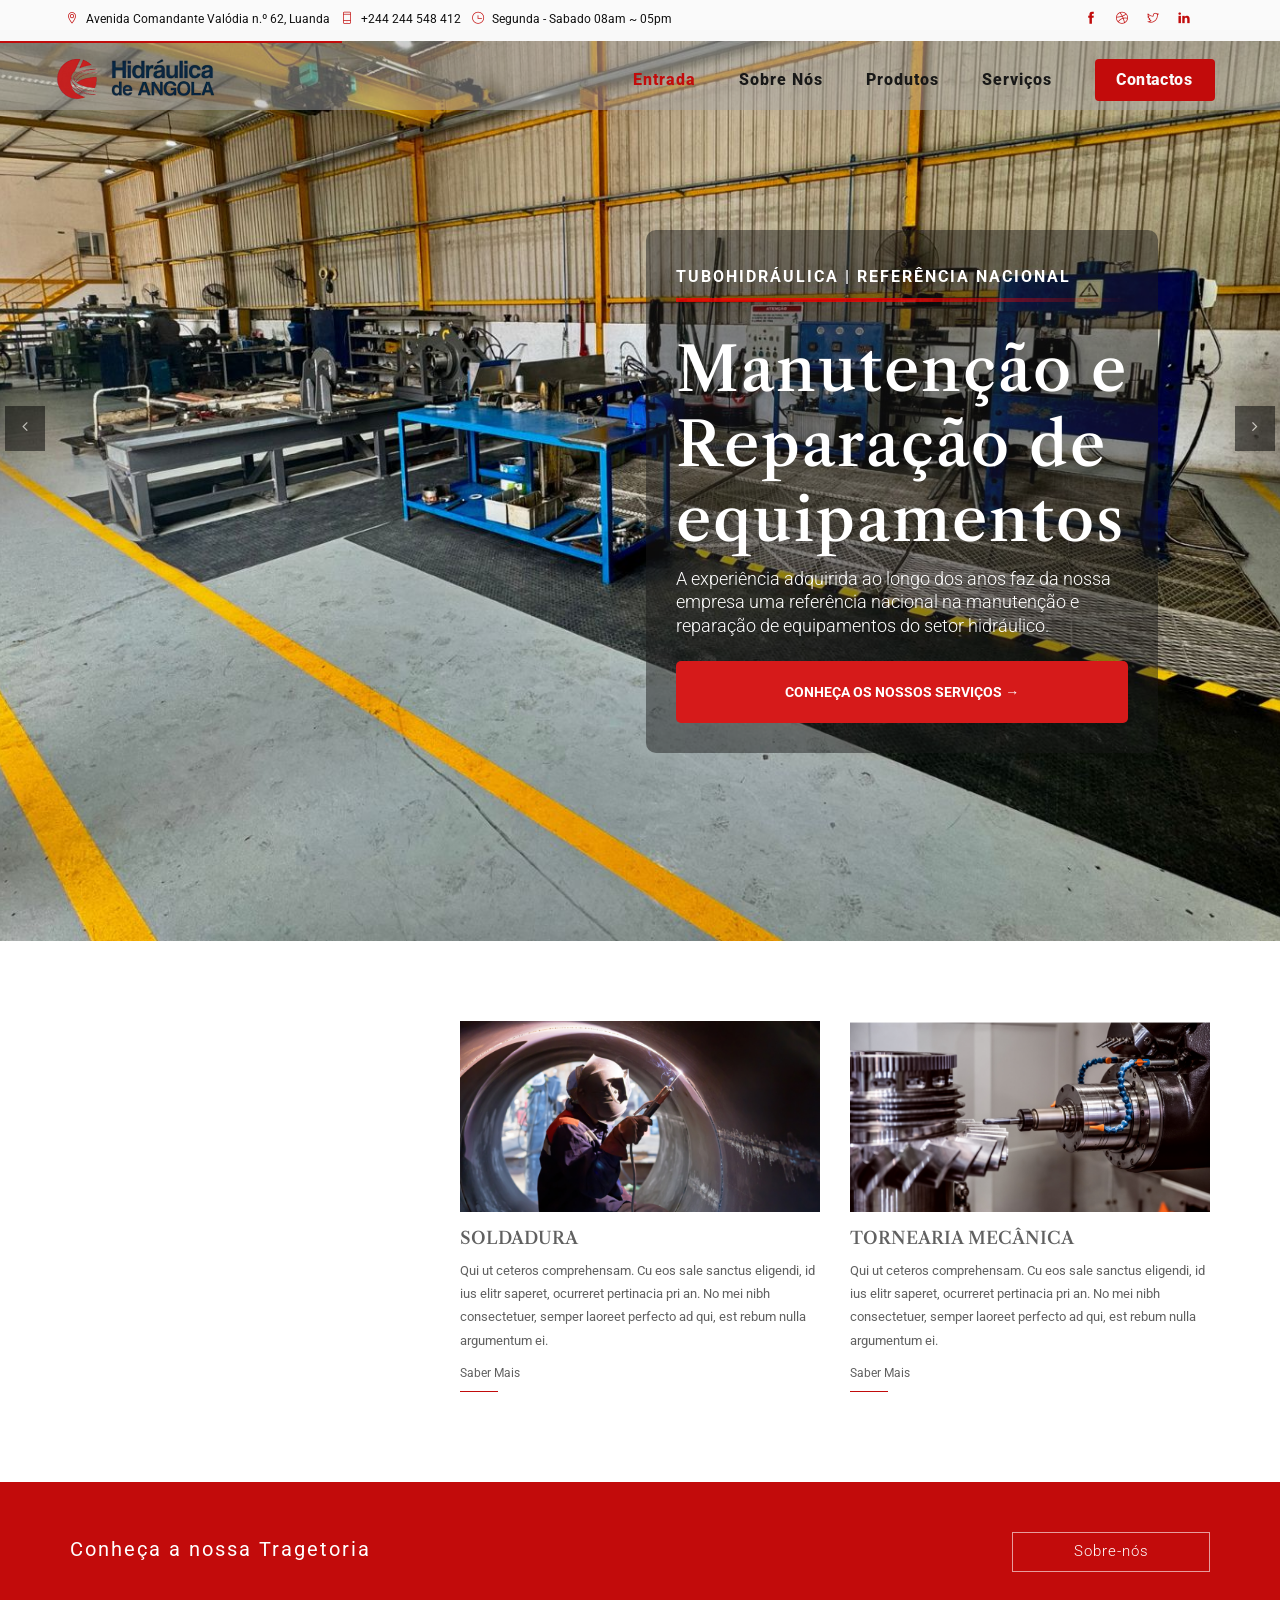
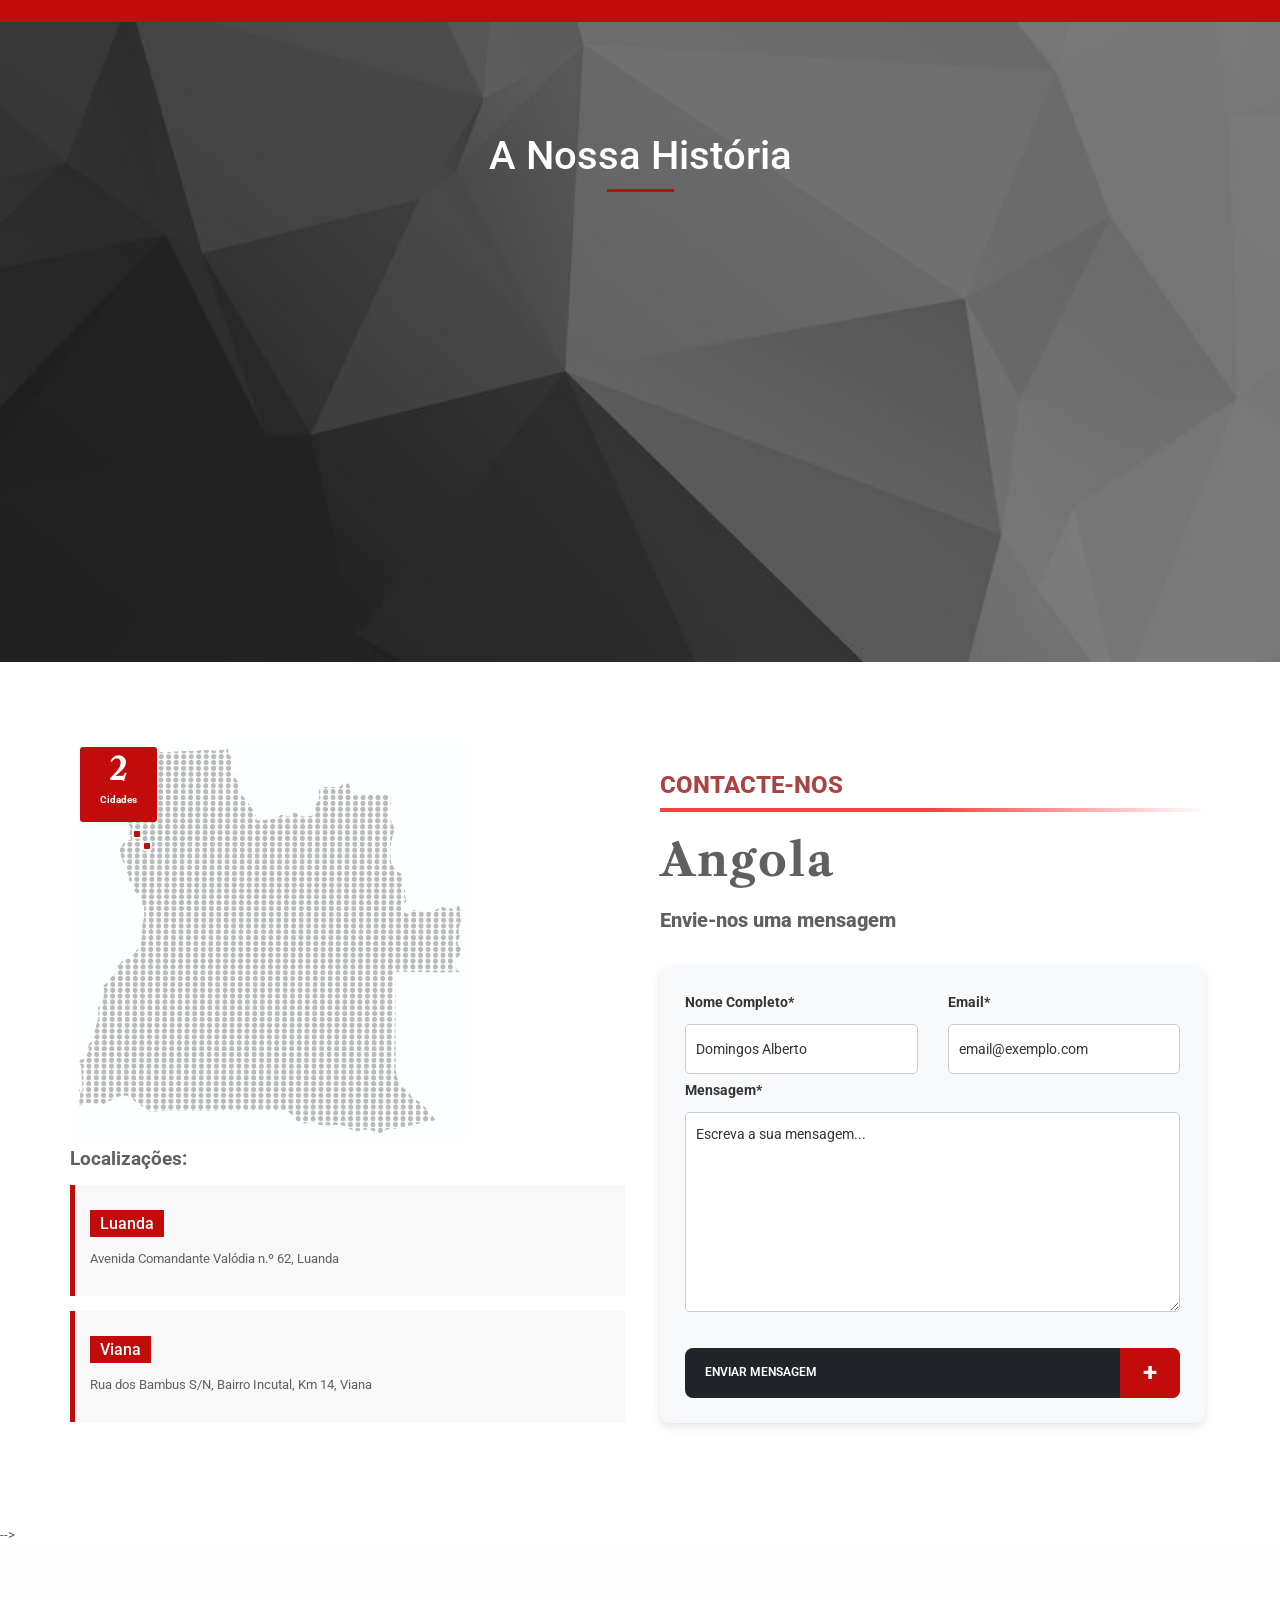
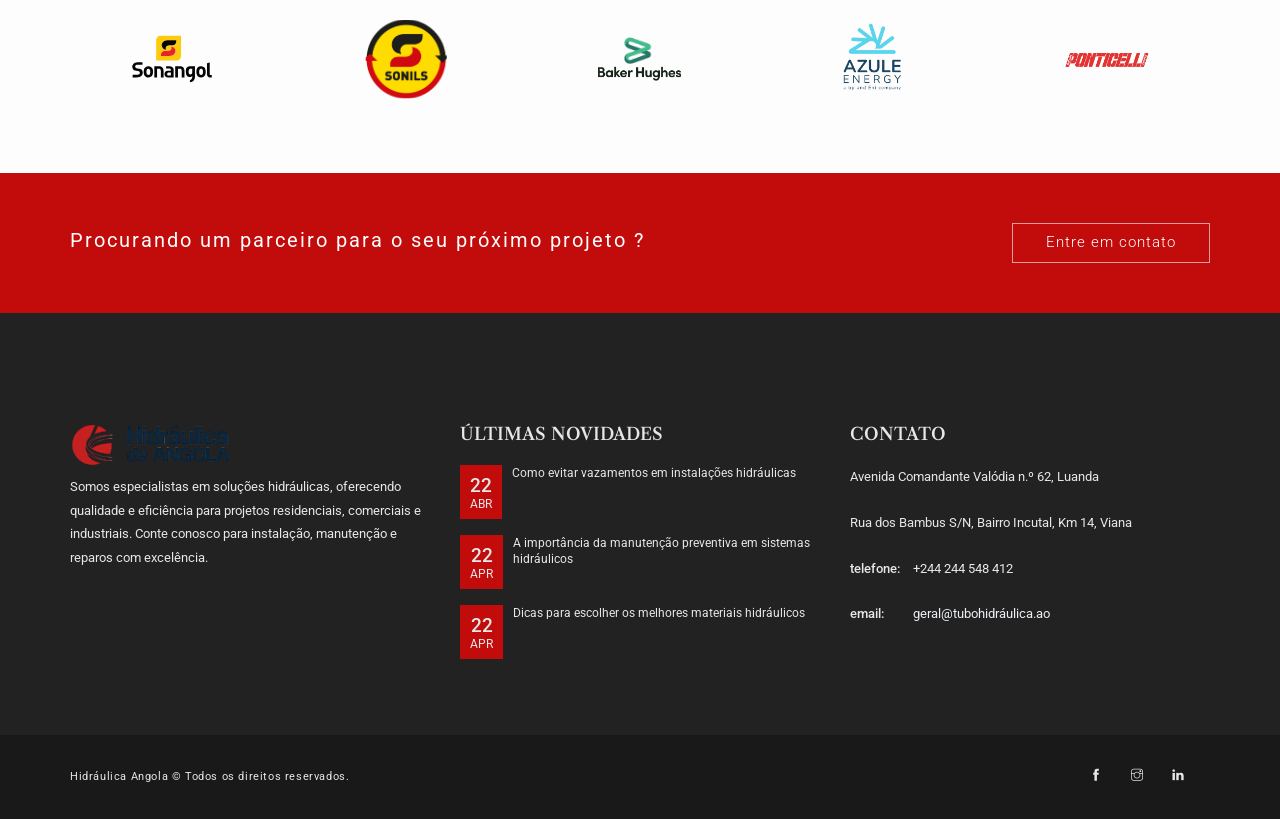
==== index.html @ 53617356 "first" ====
<!DOCTYPE html>
<html lang="pt_PT">

<head>
  <meta charset="utf-8">
  <title>Hidráulica Angola</title>
  <meta name="description" content="A Tubohidráulica dedica-se à comercialização e transformação de tubos e equipamentos hidráulicos, desde 1982 – ano da sua fundação.">
  <link rel="canonical" href="https://tubohidraulica.com/produtos/">
  <meta property="og:locale" content="pt_PT">
  <meta property="og:type" content="website">
  <meta property="og:title" content="Home - Hidráulica Angola">
  <meta property="og:description" content="A Tubohidráulica dedica-se à comercialização e transformação de tubos e equipamentos hidráulicos, desde 1982 – ano da sua fundação.">
  <meta property="og:url" content="https://tubohidraulica.com/produtos/">
  <meta property="og:site_name" content="Tubo Hidráulica">
  <meta property="og:image:type" content="image/png">
  <meta property="og:image" content="https://tubohidraulica.com/wp-content/uploads/2023/05/favicon-500.png">
  <meta property="og:image:width" content="500">
  <meta property="og:image:height" content="500">
  <meta content="" name="author">
  <meta content="" name="keywords">
  <meta content="width=device-width, initial-scale=1, maximum-scale=1" name="viewport">
  <meta name="robots" content="index, follow, max-image-preview:large, max-snippet:-1, max-video-preview:-1, noarchive">
  <!-- favicon -->
  <link href="img/favicon.png" rel="icon" sizes="32x32" type="image/png">
  <!-- Bootstrap CSS -->
  <link href="css/bootstrap.min.css" rel="stylesheet">
  <!-- font themify CSS -->
  <link rel="stylesheet" href="css/themify-icons.css">
  <!-- font awesome CSS -->
  <link href="font-awesome/css/font-awesome.css" rel="stylesheet">
  <link href="https://fonts.googleapis.com/css2?family=Libre+Caslon+Text&family=Roboto:wght@300;400;700&display=swap"
    rel="stylesheet">

  <!-- revolution slider css -->
  <link rel="stylesheet" type="text/css" href="css/fullscreen.css" media="screen" />
  <link rel="stylesheet" type="text/css" href="rs-plugin/css/settings.css" media="screen" />
  <link rel="stylesheet" href="css/rev-settings.css" type="text/css">
  <!-- on3step CSS -->
  <link href="css/animated-on3step.css" rel="stylesheet">
  <link href="css/owl.carousel.css" rel="stylesheet">
  <link href="css/owl.theme.css" rel="stylesheet">
  <link href="css/owl.transitions.css" rel="stylesheet">
  <link href="css/on3step-style.css" rel="stylesheet">
  <link href="css/queries-on3step.css" media="all" rel="stylesheet" type="text/css">
</head>

<body>

  <!-- preloader -->
  <div class="bg-preloader"></div>
  <div class="preloader">
    <div class="mainpreloader">
      <span></span>
    </div>
  </div>
  <!-- preloader end -->

  <!-- content wraper -->
  <div class="content-wrapper">

    <!-- subnav -->
    <div class="subnav">
      <div class="container">
        <div class="row">

          <div class="col-md-8">
            <div class="social-icons-subnav">
              <a href="#"><span class="ti-location-pin"></span>Avenida Comandante Valódia n.º 62, Luanda</a>
              <a href="#"><span class="ti-mobile"></span>+244 244 548 412</a>
              <a href="#"><span class="ti-time"></span>Segunda - Sabado 08am ~ 05pm</a>
            </div>
          </div>

          <div class="col-md-4">
            <div class="right">
              <div class="social-icons-subnav">
                <a href="#"><span class="ti-facebook"></span></a>
                <a href="#"><span class="ti-dribbble"></span></a>
                <a href="#"><span class="ti-twitter"></span></a>
                <a href="#"><span class="ti-linkedin"></span></a>
              </div>
            </div>
          </div>

        </div>
      </div>
    </div>
    <!-- subnav end -->

    <!-- nav -->
    <div class="navbar navbar-default navbar-fixed-top">
      <div class="container">
        <div class="row">

          <!-- menu mobile display -->
          <button class="navbar-toggle" data-target=".navbar-collapse" data-toggle="collapse">
            <span class="icon icon-bar"></span>
            <span class="icon icon-bar"></span>
            <span class="icon icon-bar"></span></button>

          <!-- logo -->
          <a class="navbar-brand" href="index.html"><img alt="logo" src="img/logo.png"></a>

          <!-- mainmenu start -->
          <div class="menu-init" id="main-menu">
            <nav id="menu-center">
              <ul>
                <li>
                  <a class="actived" href="#">Entrada</a>

                </li>
                <li><a href="about.html">Sobre Nós</a>

                </li>
                <li><a href="#">Produtos</a>

                </li>
                <li><a href="#">Serviços</a>

                </li>
                <!--<li><a  href="#">Blog</a>
                <ul>
                    <li><a href="blog.html">Blog Single</a></li>
                    <li><a href="blog-post.html">Blog Post</a></li>
                  </ul>
                </li>
                <li><a href="#">Contact</a>
                 <ul>
                    <li><a href="contact.html">Contact</a></li>
                    <li><a href="contact-1.html">Contact - 1</a></li>
                  </ul>-->
                </li>
                <li class="btn"><a class="popup-form" href="#subwrap">Contactos</a></li>
              </ul>
            </nav>
          </div>
          <!-- mainmenu end -->

        </div>
      </div>
      <!-- container -->
    </div>
    <!-- nav end -->

    <!-- home -->
    <div class="bgslider-owl" id="home">
      <div id="owl-slider-home" class="owl-carousel">

        <div class="item imgbg" style="background-image:url(images-slider/10.jpg)">
          <!-- intro -->
          <div class="container">
            <div class="row">
              <div class="overlay-main v-align">
                <div class="col-md-10 col-xs-11 ">
                  <div class="home">
                    <div class="subhome">
                      <p class="top-text">TUBOHIDRÁULICA | REFERÊNCIA NACIONAL</p>
                      <hr>
                      <h1 class="onStep" data-animation="animbouncefall" data-time="300">Manutenção e<br> Reparação de
                        <br>equipamentos
                      </h1>

                      <p class="onStep" data-animation="animbouncefall" data-time="900"
                        style="font-size: 18px !important; text-align: justify;">
                        A experiência adquirida ao longo dos
                        anos faz da nossa<br> empresa uma referência nacional na manutenção e<br> reparação de
                        equipamentos
                        do setor
                        hidráulico.
                      </p>
                      <br>
                      <a href="#" class="btn btn-custom mt-3">Conheça os nossos serviços →</a>
                    </div>
                  </div>
                </div>
              </div>
            </div>
          </div>
          <!-- intro end -->
        </div>

        <div class="item imgbg" style="background-image:url(images-slider/9.jpg)">
          <!-- intro -->
          <div class="container">
            <div class="row">
              <div class="overlay-main v-align">
                <div class="col-md-10 col-xs-11 ">
                  <div class="home">
                    <div class="subhome">
                      <p class="top-text">TUBOHIDRÁULICA | REFERÊNCIA NACIONAL</p>
                      <hr>
                      <h1 class="onStep" data-animation="animbouncefall" data-time="300">Manutenção e<br> Reparação de
                        <br>equipamentos
                      </h1>

                      <p class="onStep" data-animation="animbouncefall" data-time="900"
                        style="font-size: 18px !important; text-align: justify;">
                        A experiência adquirida ao longo dos
                        anos faz da nossa<br> empresa uma referência nacional na manutenção e<br> reparação de
                        equipamentos
                        do setor
                        hidráulico.
                      </p>
                      <br>
                      <a href="#" class="btn btn-custom mt-3">Conheça os nossos serviços →</a>
                    </div>
                  </div>
                </div>
              </div>
            </div>
          </div>
          <!-- intro end -->
        </div>

        <div class="item imgbg" style="background-image:url(images-slider/11.jpg)">
          <!-- intro -->
          <div class="container">
            <div class="row">
              <div class="overlay-main v-align">
                <div class="col-md-10 col-xs-11 ">
                  <div class="home">
                    <div class="subhome">
                      <p class="top-text">TUBOHIDRÁULICA | REFERÊNCIA NACIONAL</p>
                      <hr>
                      <h1 class="onStep" data-animation="animbouncefall" data-time="300">Manutenção e<br> Reparação de
                        <br>equipamentos
                      </h1>

                      <p class="onStep" data-animation="animbouncefall" data-time="900"
                        style="font-size: 18px !important; text-align: justify;">
                        A experiência adquirida ao longo dos
                        anos faz da nossa<br> empresa uma referência nacional na manutenção e<br> reparação de
                        equipamentos
                        do setor
                        hidráulico.
                      </p>
                      <br>
                      <a href="#" class="btn btn-custom mt-3">Conheça os nossos serviços →</a>
                    </div>
                  </div>
                </div>
              </div>
            </div>
          </div>
          <!-- intro end -->
        </div>

      </div>

    </div>
    <!-- home end -->

    <!-- gallery-home
    <div class="bot-home-text onStep" data-animation="fadeInUp" data-time="300">
      <div class="container">
        <div class="row">

          <div id="owl-gal" class="owl-carousel">

            <div class="item">
              <div class="gal-home big-img">
                <a href="img/gallery-home/big/1.svg">
                  <div class="hovereffect">
                    <img alt="imageportofolio" class="img-responsive" src="img/gallery-home/1.svg">
                    <div class="overlay">
                      <h3>FONDATION BUILDING
                        <span class="devider"></span>
                      </h3>
                      <p>MORE DETAIL</p>
                    </div>
                  </div>
                </a>
              </div>
            </div>

            <div class="item">
              <div class="gal-home">
                <a href="project-detail.html">
                  <div class="hovereffect">
                    <img alt="imageportofolio" class="img-responsive" src="img/gallery-home/2.svg">
                    <div class="overlay">
                      <h3>POLISHING BUILDING
                        <span class="devider"></span>
                      </h3>
                      <p>MORE DETAIL</p>
                    </div>
                  </div>
                </a>
              </div>
            </div>

            <div class="item">
              <div class="gal-home big-img">
                <a href="img/gallery-home/big/img3.jpg">
                  <div class="hovereffect">
                    <img alt="imageportofolio" class="img-responsive" src="img/gallery-home/3.svg">
                    <div class="overlay">
                      <h3>RESTORATION BUILDING
                        <span class="devider"></span>
                      </h3>
                      <p>MORE DETAIL</p>
                    </div>
                  </div>
                </a>
              </div>
            </div>

            <div class="item">
              <div class="gal-home">
                <a href="project-detail.html">
                  <div class="hovereffect">
                    <img alt="imageportofolio" class="img-responsive" src="img/gallery-home/4.svg">
                    <div class="overlay">
                      <h3>CONCREATE BUILDING
                        <span class="devider"></span>
                      </h3>
                      <p>MORE DETAIL</p>
                    </div>
                  </div>
                </a>
              </div>
            </div>

            <div class="item">
              <div class="gal-home big-img">
                <a href="img/gallery-home/big/img1.jpg">
                  <div class="hovereffect">
                    <img alt="imageportofolio" class="img-responsive" src="img/gallery-home/5.svg">
                    <div class="overlay">
                      <h3>FONDATION BUILDING
                        <span class="devider"></span>
                      </h3>
                      <p>MORE DETAIL</p>
                    </div>
                  </div>
                </a>
              </div>
            </div>

            <div class="item">
              <div class="gal-home">
                <a href="project-detail.html">
                  <div class="hovereffect">
                    <img alt="imageportofolio" class="img-responsive" src="img/gallery-home/6.svg">
                    <div class="overlay">
                      <h3>POLISHING BUILDING
                        <span class="devider"></span>
                      </h3>
                      <p>MORE DETAIL</p>
                    </div>
                  </div>
                </a>
              </div>
            </div>

            <div class="item">
              <div class="gal-home big-img">
                <a href="img/gallery-home/big/img3.jpg">
                  <div class="hovereffect">
                    <img alt="imageportofolio" class="img-responsive" src="img/gallery-home/7.svg">
                    <div class="overlay">
                      <h3>RESTORATION BUILDING
                        <span class="devider"></span>
                      </h3>
                      <p>MORE DETAIL</p>
                    </div>
                  </div>
                </a>
              </div>
            </div> -->

    <!-- <div class="item">
              <div class="gal-home">
                <a href="project-detail.html">
                  <div class="hovereffect">
                    <img alt="imageportofolio" class="img-responsive" src="img/gallery-home/8.svg">
                    <div class="overlay">
                      <h3>CONCREATE BUILDING
                        <span class="devider"></span>
                      </h3>
                      <p>MORE DETAIL</p>
                    </div>
                  </div>
                </a>
              </div>
            </div>-->

    <!-- </div>

        </div>
      </div>
    </div> -->
    <!-- gallery-home end -->

    <!-- section about -->
    <section class="whitepage" id="about">

      <div class="container">
        <div class="row">

          <div class="col-md-4">
            <div class="wrap-news onStep" data-animation="fadeInLeft" data-time="300">
              <img alt="imageportofolio" class="img-responsive" src="img/Img-News.png">
              <h3>Assistência Técnica</h3>
              <p>Qui ut ceteros comprehensam. Cu eos sale sanctus eligendi, id ius elitr saperet, ocurreret pertinacia
                pri an. No mei nibh consectetuer, semper laoreet perfecto ad qui, est rebum nulla argumentum ei. </p>
              <a class="link-class" href="#">
                Saber Mais
                <span class="devider"></span>
              </a>
            </div>
          </div>

          <div class="col-md-4">
            <div class="wrap-news onStep" data-animation="fadeInRight" data-time="600">
              <img alt="imageportofolio" class="img-responsive" src="img/Img-News3.png">
              <h3>Soldadura</h3>
              <p>Qui ut ceteros comprehensam. Cu eos sale sanctus eligendi, id ius elitr saperet, ocurreret pertinacia
                pri an. No mei nibh consectetuer, semper laoreet perfecto ad qui, est rebum nulla argumentum ei. </p>
              <a class="link-class" href="#">
                Saber Mais
                <span class="devider"></span>
              </a>
            </div>
          </div>

          <div class="col-md-4">
            <div class="wrap-news onStep" data-animation="fadeInRight" data-time="900">
              <img alt="imageportofolio" class="img-responsive" src="img/Img-News2.png">
              <h3>Tornearia mecânica</h3>
              <p>Qui ut ceteros comprehensam. Cu eos sale sanctus eligendi, id ius elitr saperet, ocurreret pertinacia
                pri an. No mei nibh consectetuer, semper laoreet perfecto ad qui, est rebum nulla argumentum ei. </p>
              <a class="link-class" href="#">
                Saber Mais
                <span class="devider"></span>
              </a>
            </div>
          </div>

        </div>
      </div>

    </section>
    <!-- section about end -->

    <section class="yellowpage">
      <div class="container">
        <div class="row">

          <div class="col-md-7">
            <h2>Conheça a nossa Tragetoria</h2>
          </div>

          <div class="col-md-5">
            <div class="right">
              <div class="btn-content">
                <a class="link-class " href="about.html">Sobre-nós</a>
              </div>
            </div>
          </div>

        </div>
      </div>
    </section>

    <!-- stepwork -->
    <section id="step-page" class="step-page">
      <div class="container">
        <div class="row">

          <div class="col-md-12">
            <div class="text-center">
              <h2>A Nossa História</h2>
              <span class="devider-center"></span>
              <div class="space-single"></div>
            </div>
          </div>

          <!-- step menu -->
          <div class="onStep" data-animation="fadeInUp" data-time="300">

            <div class="step-mains">

              <div class="col-md-3 step-main">
                <div class="step-main">
                  <a class="filt-step active" data-filter=".planing"><span
                      style="font-size: 24px;">1996</span><br><span>Abertura</span></a>
                </div>
              </div>

              <div class="col-md-3 step-main">
                <div class="step-main">
                  <a class="filt-step" data-filter=".concept"><span style="font-size: 24px;">2001</span></a>
                </div>
              </div>

              <div class="col-md-3 step-main">
                <div class="step-main">
                  <a class="filt-step" data-filter=".construct"><span style="font-size: 24px;">2006</span></a>
                </div>
              </div>

              <div class="col-md-3 step-main">
                <div class="step-main">
                  <a class="filt-step" data-filter=".finish"><span style="font-size: 24px;">2020</span></a>
                </div>
              </div>

            </div>
            <!-- step menu end -->

            <!-- step content -->
            <div id="step-text" class="col-md-12">

              <div class="cont planing">
                <div class="text-center">
                  <p>Maecenas justo neque, efficitur sit amet scelerisque eu, ornare a justo. Morbi scelerisque ex ut
                    consequat vestibulum. Cum sociis natoque penatibus et magnis dis parturient montes, nascetur
                    ridiculus mus. Praesent vel augue rutrum, scelerisque velit non, interdum nisl. Etiam purus lorem,
                    aliquet a eros sit amet, vestibulum finibus augue. Cras egestas neque vitae dui tincidunt, vitae
                    tristique tellus volutpat. Fusce justo ante, interdum in augue in, commodo imperdiet turpis.</p>
                </div>
              </div>

              <div class="cont concept">
                <div class="text-center">
                  <p>Etiam purus lorem, aliquet a eros sit amet, vestibulum finibus augue. Cras egestas neque vitae dui
                    tincidunt, vitae tristique tellus volutpat. Fusce justo ante, interdum in augue in, commodo
                    imperdiet turpis. Morbi scelerisque ex ut consequat vestibulum. Cum sociis natoque penatibus et
                    magnis dis parturient montes, nascetur ridiculus mus. Praesent vel augue rutrum, scelerisque velit
                    non, interdum nisl. Etiam purus lorem, aliquet a eros sit amet, vestibulum finibus augue. Cras
                    egestas neque vitae dui tincidunt, vitae tristique tellus volutpat. Fusce justo ante, interdum in
                    augue in, commodo imperdiet turpis.</p>
                </div>
              </div>

              <div class="cont construct">
                <div class="text-center">
                  <p>Morbi scelerisque ex ut consequat vestibulum. Cras egestas neque vitae dui tincidunt, vitae
                    tristique tellus volutpat. Fusce justo ante, interdum in augue in, commodo imperdiet turpis.
                    Maecenas justo neque, efficitur sit amet scelerisque eu, ornare a justo. Cum sociis natoque
                    penatibus et magnis dis parturient montes, nascetur ridiculus mus. Praesent vel augue rutrum,
                    scelerisque velit non, interdum nisl. Etiam purus lorem, aliquet a eros sit amet, vestibulum finibus
                    augue. Cras egestas neque vitae dui tincidunt, vitae tristique tellus volutpat. Fusce justo ante,
                    interdum in augue in, commodo imperdiet turpis.</p>
                </div>
              </div>

              <div class="cont finish">
                <div class="text-center">
                  <p>Praesent vel augue rutrum, scelerisque velit non, interdum nisl. Fusce justo ante, interdum in
                    augue in, commodo imperdiet turpis. Maecenas justo neque, efficitur sit amet scelerisque eu, ornare
                    a justo. Morbi scelerisque ex ut consequat vestibulum. Cum sociis natoque penatibus et magnis dis
                    parturient montes, nascetur ridiculus mus. Praesent vel augue rutrum, scelerisque velit non,
                    interdum nisl. Etiam purus lorem, aliquet a eros sit amet, vestibulum finibus augue. Cras egestas
                    neque vitae dui tincidunt, vitae tristique tellus volutpat. Fusce justo ante, interdum in augue in,
                    commodo imperdiet turpis.</p>
                </div>
              </div>

            </div>
          </div>
          <!-- step content end -->

        </div>
      </div>
    </section>
    <!-- stepwork end -->


    <style>
      .contact-section {
        padding: 20px 0 !important;
      }

      .styled-hr {
        border: none !important;
        height: 4px !important;
        background: linear-gradient(to right, #ff0000c0, #ff0000c0, #ff000000) !important;
        width: 100% !important;
        margin: auto;
      }

      /* Mapa */
      .map-container {
        position: relative !important;
        max-width: 400px !important;
      }

      .map-container img {
        width: 100% !important;
      }

      .city-box {
        position: absolute !important;
        top: 5px !important;
        left: 10px !important;
        background-color: #c20b0b !important;
        color: white !important;
        padding: 10px 20px !important;
        font-weight: bold !important;
        font-size: 1rem !important;
        border-radius: 3px !important;
      }

      .map-point {
        width: 10px !important;
        height: 10px !important;
        background-color: #c20b0b !important;
        border-radius: 3px !important;
        border: #f8f8f8 2px solid;
        position: absolute !important;
        cursor: pointer !important;
        transition: transform 0.2s ease-in-out !important;
      }

      .map-point:hover {
        background-color: #fafafa !important;
        border: #c20b0b 5px solid;
        transform: scale(1.3) !important;
      }

      /* Posições dos pontos no mapa */
      .point-luanda {
        top: 22%;
        /* Ajustado para melhor posicionamento */
        left: 15.5%;
      }

      .point-viana {
        top: 25%;
        /* Ajustado para melhor posicionamento */
        left: 18%;
      }

      /* Localizações */
      .location-box {
        background-color: #f8f8f8 !important;
        padding: 15px !important;
        border-left: 5px solid #c20b0b !important;
        margin-top: 15px !important;
        transition: background-color 0.3s !important;
      }

      .location-box h5 {
        background-color: #c20b0b !important;
        color: white !important;
        display: inline-block !important;
        padding: 5px 10px !important;
        font-size: 16px !important;
      }



      .btn-square {
        width: 30px !important;
        height: 30px !important;
        background-color: #c20b0b !important;
        /* Cor padrão vermelha */
        color: white !important;
        display: inline-flex !important;
        align-items: center !important;
        justify-content: center !important;
        font-size: 26px !important;
        margin-left: 10px !important;
        transition: background 0.5s ease-in-out, color 0.5s ease-in-out !important;
        padding: 30px;
      }

      button {
        width: 100% !important;
        height: 50px !important;
        font-size: 12px !important;
        position: relative !important;
        overflow: hidden !important;
        background-color: #212529 !important;
        /* Cor inicial do botão */
        color: white !important;
        border: none !important;
        padding: 0px 0px 0px 0px !important;
        transition: background 0.2s linear !important;
      }

      /* Camada vermelha - efeito de preenchimento */
      button::before {
        content: "" !important;
        position: absolute !important;
        top: 0 !important;
        left: -100% !important;
        /* Começa fora do botão */
        width: 100% !important;
        height: 100% !important;
        background-color: #c20b0b !important;
        /* Vermelho */
        transition: left 0.5s ease-in-out !important;
        z-index: 0 !important;
      }

      /* Quando passa o mouse, a barra vermelha preenche */
      button:hover::before,
      button:focus::before {
        left: 0 !important;
      }

      /* Quando o botão estiver preenchido, o .btn-square inverte as cores */
      button:hover .btn-square,
      button:focus .btn-square {
        background-color: #181818 !important;
        color: #fafafa !important;
      }

      /* Ajuste para manter o texto acima do efeito */
      button span,
      button .btn-square {
        position: relative !important;
        z-index: 1 !important;
      }

      .form-control textarea {
        width: 100% !important;
        /* Ocupa toda a largura disponível */
        height: 200px !important;
        /* Altura inicial */
        padding: 10px !important;
        font-size: 14px !important;
        border: 1px solid #ccc !important;
        border-radius: 8px !important;
        outline: none !important;
        resize: vertical !important;
        /* Permite redimensionamento apenas na vertical */
        transition: all 0.3s ease-in-out !important;
      }

      /* Adiciona um efeito ao clicar */
      .form-control textarea:focus {
        border-color: #c20b0b !important;
        box-shadow: 0px 0px 5px rgba(194, 11, 11, 0.5) !important;
      }

      /* Estilo para destacar a cidade ao passar o mouse */
      .highlight {
        background-color: rgba(194, 11, 11, 0.2);
        padding: 10px;
        border-radius: 5px;
        transition: background 0.3s ease-in-out;
      }
    </style>
    </head>

    <body>

      <section class="whitepage" id="team">
        <div class="container">
          <div class="row">
            <!-- Mapa -->
            <div class="col-md-6">
              <div class="map-container position-relative">
                <div class="city-box" style="text-align: center;"><span
                    style="font-family: 'Libre Caslon Text'; font-weight: 800; font-size: 32px; ">2</span>
                  <br> Cidades
                </div>
                <img src="img/Prancheta-3-100.jpg" alt="Mapa de Angola">
                <div class="map-point point-luanda" onmouseover="highlightCity('luanda')" onmouseout="resetCity()">
                </div>
                <div class="map-point point-viana" onmouseover="highlightCity('viana')" onmouseout="resetCity()"></div>
              </div>

              <h5 class="mt-4"><strong>Localizações:</strong></h5>
              <div id="luanda" class="location-box">
                <h5>Luanda</h5>
                <p>Avenida Comandante Valódia n.º 62, Luanda</p>
              </div>
              <div id="viana" class="location-box">
                <h5>Viana</h5>
                <p>Rua dos Bambus S/N, Bairro Incutal, Km 14, Viana</p>
              </div>
            </div>

            <!-- Formulário -->
            <div class="col-md-6" style=" padding: 20px;">
              <h4 class="text-danger">CONTACTE-NOS</h4>
              <hr class="styled-hr">
              <h1 class="contact-title" style="font-family: 'Libre Caslon Text', serif; font-weight: 800;">Angola
              </h1>
              <h2 class="contact-subtitle" style="font-family: 'Roboto', serif; font-weight: 800; font-size: 20px;">
                Envie-nos uma mensagem
              </h2>
              <br>
              <form class="custom-form">
                <div class="form-container">
                  <div class="row">
                    <div class="col-md-6 mb-3">
                      <label>Nome Completo*</label>
                      <input type="text" placeholder="Domingos Alberto" required>
                    </div>
                    <div class="col-md-6 mb-3">
                      <label>Email*</label>
                      <input type="text" placeholder="email@exemplo.com" required>
                    </div>
                  </div>
                  <div class="mb-3">
                    <label>Mensagem*</label>
                    <textarea placeholder="Escreva a sua mensagem..." required></textarea>
                  </div>
                  <br>
                  <button type="submit" class="btn-submit">
                    <span>ENVIAR MENSAGEM</span>
                    <div class="btn-square">+</div>
                  </button>
                </div>

              </form>

            </div>
          </div>
        </div>

        <script>
          function highlightCity(city) {
            document.getElementById(city).classList.add("highlight");
          }

          function resetCity() {
            document.getElementById("luanda").classList.remove("highlight");
            document.getElementById("viana").classList.remove("highlight");
          }

        </script>
      </section>




      <!-- section team
      <section class="whitepage" id="team">
        <!-- team 
        <div class="container">
          <div class="row">

            <div class="col-md-3 col-sm-6">
              <div class="team-wrapper">
                <img alt="team img 1" class="img-responsive" src="img/team-img1.png">
                <div class="team-des">
                  <h3>Reparo de bombas hidráulicas Motores hidráulicos</h3>
                  <span>Project Manager</span>
                  <a href="#"><span class="ti-facebook"></span></a>
                  <a href="#"><span class="ti-twitter"></span></a>
                  <a href="#"><span class="ti-linkedin"></span></a>
                </div>
              </div>
            </div>

            <div class="col-md-3 col-sm-6">
              <div class="team-wrapper">
                <img alt="team img 4" class="img-responsive" src="img/team-img2.png">
                <div class="team-des">
                  <h3>Renita</h3>
                  <span>Project Director</span>
                  <a href="#"><span class="ti-facebook"></span></a>
                  <a href="#"><span class="ti-twitter"></span></a>
                  <a href="#"><span class="ti-linkedin"></span></a>
                </div>
              </div>
            </div>

            <div class="col-md-3 col-sm-6">
              <div class="team-wrapper">
                <img alt="team img 3" class="img-responsive" src="img/team-img3.png">
                <div class="team-des">
                  <h3> Steve Makelew</h3>
                  <span>C E O</span>
                  <a href="#"><span class="ti-facebook"></span></a>
                  <a href="#"><span class="ti-twitter"></span></a>
                  <a href="#"><span class="ti-linkedin"></span></a>
                </div>
              </div>
            </div>

            <div class="col-md-3 col-sm-6">
              <div class="team-wrapper">
                <img alt="team img 4" class="img-responsive" src="img/team-img2.png">
                <div class="team-des">
                  <h3>Jess Parker</h3>
                  <span>Bussines Dev</span>
                  <a href="#"><span class="ti-facebook"></span></a>
                  <a href="#"><span class="ti-twitter"></span></a>
                  <a href="#"><span class="ti-linkedin"></span></a>
                </div>
              </div>
            </div>

          </div>
        </div>
        <!-- team end --> -->

      <!-- space mobile -->
      <div class="space-double-mobile"></div>

      </section>
      <!-- section team end -->


      <section id="brand" class="brand-page" aria-label="brands">
        <div class="container">
          <div class="row">

            <!-- brands-->
            <div class="container">
              <div class="row">

                <div class="owl-carousel" id="owl-brand">

                  <div class="item">
                    <img alt="background" src="img/ourclients/1.svg">
                  </div>

                  <div class="item">
                    <img alt="background" src="img/ourclients/2.svg">
                  </div>

                  <div class="item">
                    <img alt="background" src="img/ourclients/3.svg">
                  </div>

                  <div class="item">
                    <img alt="background" src="img/ourclients/4.svg">
                  </div>

                  <div class="item">
                    <img alt="background" src="img/ourclients/5.svg">
                  </div>

                  <div class="item">
                    <img alt="background" src="img/ourclients/6.svg">
                  </div>

                  <div class="item">
                    <img alt="background" src="img/ourclients/1.svg">
                  </div>

                  <div class="item">
                    <img alt="background" src="img/ourclients/2.svg">
                  </div>

                  <div class="item">
                    <img alt="background" src="img/ourclients/3.svg">
                  </div>

                  <div class="item">
                    <img alt="background" src="img/ourclients/4.svg">
                  </div>

                  <div class="item">
                    <img alt="background" src="img/ourclients/5.svg">
                  </div>

                  <div class="item">
                    <img alt="background" src="img/ourclients/6.svg">
                  </div>

                </div>

              </div>
            </div>
            <!-- brands end-->

          </div>
        </div>
      </section>


      <!-- subfooter -->
      <section class="yellowpage">
        <div class="container">
          <div class="row">
            <div class="col-md-7">
              <div class="onStep" data-animation="fadeInLeft" data-time="300">
                <h2>
                  Procurando um parceiro para o seu próximo projeto ?
                </h2>
              </div>
            </div>

            <div class="col-md-5">
              <div class="right">
                <div class="btn-content onStep" data-animation="fadeInRight" data-time="600">
                  <a class="link-class" href="#">Entre em contato</a>
                </div>
              </div>
            </div>
          </div>
        </div>
      </section>

      <!-- subfooter -->
      <section aria-label="footer" class="subfooter">
        <div class="container">
          <div class="row">
            <div class="col-md-4 col-xs-12">
              <div class="logo">
                <img alt="logo" src="img/logo.png">
              </div>

              <p>
                Somos especialistas em soluções hidráulicas, oferecendo qualidade e eficiência para projetos
                residenciais, comerciais e industriais. Conte conosco para instalação, manutenção e reparos com
                excelência.
              </p>
            </div>

            <div class="col-md-4 col-xs-12">

              <h3>
                ÚLTIMAS NOVIDADES
              </h3>

              <div class="recent">
                <a href="#">
                  <div class="date">
                    <div class="month">
                      <span class="date-month">22</span> <span class="name-month">ABR</span>
                    </div>
                  </div>

                  <div class="news">
                    Como evitar vazamentos em instalações hidráulicas
                  </div>
                </a>
              </div>

              <div class="recent">
                <a href="#">
                  <div class="date">
                    <div class="month">
                      <span class="date-month">22</span> <span class="name-month">APR</span>
                    </div>
                  </div>

                  <div class="news">
                    A importância da manutenção preventiva em sistemas hidráulicos
                  </div>
                </a>
              </div>

              <div class="recent">
                <a href="#">
                  <div class="date">
                    <div class="month">
                      <span class="date-month">22</span> <span class="name-month">APR</span>
                    </div>
                  </div>

                  <div class="news">
                    Dicas para escolher os melhores materiais hidráulicos
                  </div>
                </a>
              </div>

            </div>

            <div class="col-md-4 col-xs-12">
              <h3>
                CONTATO
              </h3>

              <address>
                <span>Avenida Comandante Valódia n.º 62, Luanda</span>
                <span>Rua dos Bambus S/N, Bairro Incutal, Km 14, Viana</span>
                <span><strong>telefone:</strong> +244 244 548 412 </span>
                <span><strong>email:</strong> <a href="mailto:contato@empresa.com">geral@tubohidráulica.ao</a></span>
              </address>
            </div>


          </div>
        </div>
      </section>
      <!-- subfooter end -->

      <!-- footer -->
      <footer>
        <div class="container">
          <div class="row">
            <div class="col-md-6">
              Hidráulica Angola &copy; Todos os direitos reservados.
            </div>

            <div class="col-md-6">
              <div class="right">
                <div class="social-icons">
                  <a href="#"><span class="ti-facebook"></span></a>
                  <a href="#"><span class="ti-instagram"></span></a>
                  <a href="#"><span class="ti-linkedin"></span></a>
                </div>
              </div>
            </div>
          </div>
        </div>
      </footer>
      <!-- footer end -->

      <!-- ScrolltoTop -->
      <div id="totop">
        <span class="ti-angle-up"></span>
      </div>

  </div>
  <!-- content wraper end -->

  <!-- Subscribe start -->
  
  <!-- Subscribe end -->

  <!-- plugin JS -->
  <script src="plugin/pluginson3step.js" type="text/javascript"></script>
  <!-- slider revolution  -->
  <script type="text/javascript" src="rs-plugin/js/jquery.themepunch.revolution.min.js"></script>
  <!-- on3step JS -->
  <script src="js/on3step.js" type="text/javascript"></script>
  <script src="js/plugin-set.js" type="text/javascript"></script>

</body>

</html>
---- css/fullscreen.css ----
/*-----------------------------------------------------------------------------

REVOLUTION RESPONSIVE BASIC STYLES OF HTML DOCUMENT

Screen Stylesheet

version:   	1.0
date:      	26/06/12
author:		themepunch
email:     	support@themepunch.com
website:   	http://www.themepunch.com
-----------------------------------------------------------------------------*/
/***********************
	-	BASICS 	-
***********************/
html {
	overflow-x:hidden;
	padding: 0 !important;
	background:#fff;
	margin:0px !important;
}


  /*********************************************************************************************
		-	SET THE SCREEN SIZES FOR THE BANNER IF YOU WISH TO MAKE THE BANNER RESOPONSIVE 	-
  **********************************************************************************************/

  /*	-	THE BANNER CONTAINER (Padding, Shadow, Border etc. )	-	*/



	.fullscreen-container {
		width:100% !important;
		position:relative;
		padding:0;
		height:100%;
	}


 /***************** THIS IS ONLY FOR DEMO , CAN BE DELETED **************/

.bottomtexts-example,
#topheader-to-offset 	{ position:relative;width:100%;min-height:120px;background-color:#421b3b; padding:30px 20px;box-sizing:border-box;-moz-box-sizing:border-box; text-align: center}

.bottomtexts-example	{	background-color:#421b3b; padding:40px 20px}
.bottomtexts-example h1,
#topheader-to-offset h1	{ font-size:25px;line-height:35px; color:#fff; font-family:Arial; font-weight:300;margin-bottom:30px;text-align:center;}

.bottomtexts-example p,
#topheader-to-offset p	{ font-size:13px; line-height:18px; color:#fff; font-family:Arial; font-weight:300;}
---- rs-plugin/css/settings.css ----
/*-----------------------------------------------------------------------------

	-	Revolution Slider 1.5.3 -

		Screen Stylesheet

version:   	2.1
date:      	09/18/11
last update: 06.12.2012
author:		themepunch
email:     	info@themepunch.com
website:   	http://www.themepunch.com
-----------------------------------------------------------------------------*/


/*-----------------------------------------------------------------------------

	-	Revolution Slider 2.0 Captions -

		Screen Stylesheet

version:   	1.4.5
date:      	09/18/11
last update: 06.12.2012
author:		themepunch
email:     	info@themepunch.com
website:   	http://www.themepunch.com
-----------------------------------------------------------------------------*/



/*************************
	-	CAPTIONS	-
**************************/

.tp-hide-revslider,.tp-caption.tp-hidden-caption	{	visibility:hidden !important; display:none !important;}

.tp-caption { z-index:1;}
.tp-caption.big_white{
			position: absolute;
			color: #fff;
			text-shadow: none;
			font-weight: 800;
			font-size: 20px;
			line-height: 20px;
			font-family: 'Open Sans', sans;
			padding: 3px 4px;
			padding-top: 1px;
			margin: 0px;
			border-width: 0px;
			border-style: none;
			background-color:#000;
			letter-spacing: 0px;
		}

.tp-caption.big_orange{
			position: absolute;
			color: #fff;
			text-shadow: none;
			font-weight: 700;
			font-size: 36px;
			line-height: 36px;
			font-family: Arial;
			padding: 0px 4px;
			margin: 0px;
			border-width: 0px;
			border-style: none;
			background-color:#fb7354;
			letter-spacing: -1.5px;
		}

.tp-caption.big_black{
			position: absolute;
			color: #000;
			text-shadow: none;
			font-weight: 800;
			font-size: 36px;
			line-height: 36px;
			font-family: 'Open Sans', sans;
			padding: 0px 4px;
			margin: 0px;
			border-width: 0px;
			border-style: none;
			background-color:#fff;
			letter-spacing: -1.5px;
		}

.tp-caption.medium_grey{
			position: absolute;
			color: #fff;
			text-shadow: none;
			font-weight: 700;
			font-size: 20px;
			line-height: 20px;
			font-family: Arial;
			padding: 2px 4px;
			margin: 0px;
			border-width: 0px;
			border-style: none;
			background-color:#888;
			white-space:nowrap;
			text-shadow: 0px 2px 5px rgba(0, 0, 0, 0.5);
		}

.tp-caption.small_text{
			position: absolute;
			color: #fff;
			text-shadow: none;
			font-weight: 700;
			font-size: 14px;
			line-height: 20px;
			font-family: Arial;
			margin: 0px;
			border-width: 0px;
			border-style: none;
			white-space:nowrap;
			text-shadow: 0px 2px 5px rgba(0, 0, 0, 0.5);
		}

.tp-caption.medium_text{
			position: absolute;
			color: #fff;
			text-shadow: none;
			font-weight: 300;
			font-size: 20px;
			line-height: 20px;
			font-family: 'Open Sans', sans;
			margin: 0px;
			border-width: 0px;
			border-style: none;
			white-space:nowrap;
			text-shadow: 0px 2px 5px rgba(0, 0, 0, 0.5);
		}

.tp-caption.large_text{
			position: absolute;
			color: #fff;
			text-shadow: none;
			font-weight: 800;
			font-size: 36px;
			line-height: 36px;
			font-family: 'Open Sans', sans;
			margin: 0px;
			border-width: 0px;
			border-style: none;
			white-space:nowrap;
			text-shadow: 0px 2px 5px rgba(0, 0, 0, 0.5);
		}
.tp-caption.large_black_text{
			position: absolute;
			color: #000;
			text-shadow: none;
			font-weight: 300;
			font-size: 42px;
			line-height: 42px;
			font-family: 'Open Sans', sans;
			margin: 0px;
			border-width: 0px;
			border-style: none;
			white-space:nowrap;
		}

.tp-caption.very_large_text{
			position: absolute;
			color: #fff;
			text-shadow: none;
			font-weight: 800;
			font-size: 60px;
			line-height: 60px;
			font-family: 'Open Sans', sans;
			margin: 0px;
			border-width: 0px;
			border-style: none;
			white-space:nowrap;
			text-shadow: 0px 2px 5px rgba(0, 0, 0, 0.5);
			letter-spacing: 0px;
		}
.tp-caption.very_large_black_text{
			position: absolute;
			color: #000;
			text-shadow: none;
			font-weight: 800;
			font-size: 72px;
			line-height: 72px;
			font-family: 'Open Sans', sans;
			margin: 0px;
			border-width: 0px;
			border-style: none;
			white-space:nowrap;
		}
.tp-caption.bold_red_text{
			position: absolute;
			color: #d31e00;
			text-shadow: none;
			font-weight: 800;
			font-size: 20px;
			line-height: 20px;
			font-family: 'Open Sans', sans;
			margin: 0px;
			border-width: 0px;
			border-style: none;
			white-space:nowrap;
		}
.tp-caption.bold_brown_text{
			position: absolute;
			color: #a04606;
			text-shadow: none;
			font-weight: 800;
			font-size: 20px;
			line-height: 20px;
			font-family: 'Open Sans', sans;
			margin: 0px;
			border-width: 0px;
			border-style: none;
			white-space:nowrap;
		}
    .tp-caption.bold_green_text{
			position: absolute;
			color: #5b9830;
			text-shadow: none;
			font-weight: 800;
			font-size: 20px;
			line-height: 20px;
			font-family: 'Open Sans', sans;
			margin: 0px;
			border-width: 0px;
			border-style: none;
			white-space:nowrap;
		}

.tp-caption.very_big_white{
			position: absolute;
			color: #fff;
			text-shadow: none;
			font-weight: 800;
			font-size: 36px;
			line-height: 36px;
			font-family: 'Open Sans', sans;
			margin: 0px;
			border-width: 0px;
			border-style: none;
			white-space:nowrap;
			padding: 3px 4px;
			padding-top: 1px;
			background-color:#7e8e96;
					}

.tp-caption.very_big_black{
			position: absolute;
			color: #000;
			text-shadow: none;
			font-weight: 700;
			font-size: 60px;
			line-height: 60px;
			font-family: Arial;
			margin: 0px;
			border-width: 0px;
			border-style: none;
			white-space:nowrap;
			padding: 0px 4px;
			padding-top: 1px;
			background-color:#fff;
					}
					
					
.tp-caption.modern_medium_fat{
			position: absolute; 
			color: #000; 
			text-shadow: none; 
			font-weight: 800; 
			font-size: 24px; 
			line-height: 20px; 
			font-family: 'Open Sans', sans-serif; 
			margin: 0px; 
			border-width: 0px; 
			border-style: none; 
			white-space:nowrap;		
		}
.tp-caption.modern_medium_fat_white{
			position: absolute; 
			color: #fff; 
			text-shadow: none; 
			font-weight: 800; 
			font-size: 24px; 
			line-height: 20px; 
			font-family: 'Open Sans', sans-serif; 
			margin: 0px; 
			border-width: 0px; 
			border-style: none; 
			white-space:nowrap;		
		}
.tp-caption.modern_medium_light{
			position: absolute; 
			color: #000; 
			text-shadow: none; 
			font-weight: 300; 
			font-size: 24px; 
			line-height: 20px; 
			font-family: 'Open Sans', sans-serif; 
			margin: 0px; 
			border-width: 0px; 
			border-style: none; 
			white-space:nowrap;		
		}
.tp-caption.modern_big_bluebg{
			position: absolute; 
			color: #fff; 
			text-shadow: none; 
			font-weight: 800; 
			font-size: 30px; 
			line-height: 36px; 
			font-family: 'Open Sans', sans-serif; 
			padding: 3px 10px; 
			margin: 0px; 
			border-width: 0px; 
			border-style: none; 
			background-color:#4e5b6c;	
			letter-spacing: 0;										
		}
.tp-caption.modern_big_redbg{
			position: absolute; 
			color: #fff; 
			text-shadow: none; 
			font-weight: 300; 
			font-size: 30px; 
			line-height: 36px; 
			font-family: 'Open Sans', sans-serif; 
			padding: 3px 10px; 
  			padding-top: 1px;
			margin: 0px; 
			border-width: 0px; 
			border-style: none; 
			background-color:#de543e;	
			letter-spacing: 0;										
		}
.tp-caption.modern_small_text_dark{
			position: absolute; 
			color: #555; 
			text-shadow: none; 
			font-size: 14px; 
			line-height: 22px; 
			font-family: Arial; 
			margin: 0px; 
			border-width: 0px; 
			border-style: none; 
			white-space:nowrap;		
		}

					
					
					

.tp-caption.boxshadow{
		-moz-box-shadow: 0px 0px 20px rgba(0, 0, 0, 0.5);
		-webkit-box-shadow: 0px 0px 20px rgba(0, 0, 0, 0.5);
		box-shadow: 0px 0px 20px rgba(0, 0, 0, 0.5);
	}

.tp-caption.black{
		color: #000;
		text-shadow: none;
  font-weight: 300;
			font-size: 19px;
			line-height: 19px;
			font-family: 'Open Sans', sans;
	}

.tp-caption.noshadow {
		text-shadow: none;
	}

.tp-caption a {
	color: #ff7302; text-shadow: none;	-webkit-transition: all 0.2s ease-out; -moz-transition: all 0.2s ease-out; -o-transition: all 0.2s ease-out; -ms-transition: all 0.2s ease-out;
}

.tp-caption a:hover {
	color: #ffa902;
}


.tp_inner_padding	{	box-sizing:border-box;
						-webkit-box-sizing:border-box;
						-moz-box-sizing:border-box;
						max-height:none !important;	}


.tp-caption .frontcorner		{
										width: 0;
										height: 0;
										border-left: 40px solid transparent;
										border-right: 0px solid transparent;
										border-top: 40px solid #00A8FF;
										position: absolute;left:-40px;top:0px;
									}

.tp-caption .backcorner		{
										width: 0;
										height: 0;
										border-left: 0px solid transparent;
										border-right: 40px solid transparent;
										border-bottom: 40px solid #00A8FF;
										position: absolute;right:0px;top:0px;
									}

.tp-caption .frontcornertop		{
										width: 0;
										height: 0;
										border-left: 40px solid transparent;
										border-right: 0px solid transparent;
										border-bottom: 40px solid #00A8FF;
										position: absolute;left:-40px;top:0px;
									}

.tp-caption .backcornertop		{
										width: 0;
										height: 0;
										border-left: 0px solid transparent;
										border-right: 40px solid transparent;
										border-top: 40px solid #00A8FF;
										position: absolute;right:0px;top:0px;
									}


/******************************
	-	BUTTONS	-
*******************************/

.button				{	padding:6px 13px 5px; border-radius: 3px; -moz-border-radius: 3px; -webkit-border-radius: 3px; height:30px;
						cursor:pointer;
						color:#fff !important; text-shadow:0px 1px 1px rgba(0, 0, 0, 0.6) !important; font-size:15px; line-height:45px !important;
						background:url(../images/gradient/g30.png) repeat-x top; font-family: arial, sans-serif; font-weight: bold; letter-spacing: -1px;
					}

.button.big			{	color:#fff; text-shadow:0px 1px 1px rgba(0, 0, 0, 0.6); font-weight:bold; padding:9px 20px; font-size:19px;  line-height:57px !important; background:url(../images/gradient/g40.png) repeat-x top;}


.purchase:hover,
.button:hover,
.button.big:hover		{	background-position:bottom, 15px 11px;}



	@media only screen and (min-width: 768px) and (max-width: 959px) {

	 }



	@media only screen and (min-width: 480px) and (max-width: 767px) {
		.button	{	padding:4px 8px 3px; line-height:25px !important; font-size:11px !important;font-weight:normal;	}
		a.button { -webkit-transition: none; -moz-transition: none; -o-transition: none; -ms-transition: none;	 }


	}

    @media only screen and (min-width: 0px) and (max-width: 479px) {
		.button	{	padding:2px 5px 2px; line-height:20px !important; font-size:10px !important;}
		a.button { -webkit-transition: none; -moz-transition: none; -o-transition: none; -ms-transition: none;	 }
	}





/*	BUTTON COLORS	*/



.button.green, .button:hover.green,
.purchase.green, .purchase:hover.green			{ background-color:#21a117; -webkit-box-shadow:  0px 3px 0px 0px #104d0b;        -moz-box-shadow:   0px 3px 0px 0px #104d0b;        box-shadow:   0px 3px 0px 0px #104d0b;  }


.button.blue, .button:hover.blue,
.purchase.blue, .purchase:hover.blue			{ background-color:#1d78cb; -webkit-box-shadow:  0px 3px 0px 0px #0f3e68;        -moz-box-shadow:   0px 3px 0px 0px #0f3e68;        box-shadow:   0px 3px 0px 0px #0f3e68;}


.button.red, .button:hover.red,
.purchase.red, .purchase:hover.red				{ background-color:#cb1d1d; -webkit-box-shadow:  0px 3px 0px 0px #7c1212;        -moz-box-shadow:   0px 3px 0px 0px #7c1212;        box-shadow:   0px 3px 0px 0px #7c1212;}

.button.orange, .button:hover.orange,
.purchase.orange, .purchase:hover.orange		{ background-color:#ff7700; -webkit-box-shadow:  0px 3px 0px 0px #a34c00;        -moz-box-shadow:   0px 3px 0px 0px #a34c00;        box-shadow:   0px 3px 0px 0px #a34c00;}

.button.darkgrey,.button.grey,
.button:hover.darkgrey,.button:hover.grey,
.purchase.darkgrey, .purchase:hover.darkgrey	{ background-color:#555; -webkit-box-shadow:  0px 3px 0px 0px #222;        -moz-box-shadow:   0px 3px 0px 0px #222;        box-shadow:   0px 3px 0px 0px #222;}

.button.lightgrey, .button:hover.lightgrey,
.purchase.lightgrey, .purchase:hover.lightgrey	{ background-color:#888; -webkit-box-shadow:  0px 3px 0px 0px #555;        -moz-box-shadow:   0px 3px 0px 0px #555;        box-shadow:   0px 3px 0px 0px #555;}



/****************************************************************

	-	SET THE ANIMATION EVEN MORE SMOOTHER ON ANDROID   -

******************************************************************/

.tp-simpleresponsive .slotholder *,
.tp-simpleresponsive img			{ -webkit-transform: translateZ(0);
										  -webkit-backface-visibility: hidden;
										  -webkit-perspective: 1000;
									}


/************************************************
	  - SOME CAPTION MODIFICATION AT START  -
*************************************************/
.tp-simpleresponsive .caption,
.tp-simpleresponsive .tp-caption {
	-ms-filter: "progid:DXImageTransform.Microsoft.Alpha(Opacity=0)";	-moz-opacity: 0;	-khtml-opacity: 0;	opacity: 0; position:absolute; visibility: hidden;

}

.tp-simpleresponsive img	{	max-width:none;}



/******************************
	-	IE8 HACKS	-
*******************************/
.noFilterClass {
	filter:none !important;
}


/******************************
	-	SHADOWS		-
******************************/
.tp-bannershadow  {
		position:absolute;

		margin-left:auto;
		margin-right:auto;
		-moz-user-select: none;
        -khtml-user-select: none;
        -webkit-user-select: none;
        -o-user-select: none;
	}

.tp-bannershadow.tp-shadow1 {	background:url(../assets/shadow1.png) no-repeat; background-size:100%; width:890px; height:60px; bottom:-60px;}
.tp-bannershadow.tp-shadow2 {	background:url(../assets/shadow2.png) no-repeat; background-size:100%; width:890px; height:60px;bottom:-60px;}
.tp-bannershadow.tp-shadow3 {	background:url(../assets/shadow3.png) no-repeat; background-size:100%; width:890px; height:60px;bottom:-60px;}


/********************************
	-	FULLSCREEN VIDEO	-
*********************************/
.caption.fullscreenvideo {	left:0px; top:0px; position:absolute;width:100%;height:100%;}
.caption.fullscreenvideo iframe	{ width:100% !important; height:100% !important;}

.tp-caption.fullscreenvideo {	left:0px; top:0px; position:absolute;width:100%;height:100%;}
.tp-caption.fullscreenvideo iframe	{ width:100% !important; height:100% !important;}

/************************
	-	NAVIGATION	-
*************************/

/** BULLETS **/

.tpclear		{	clear:both;}


.tp-bullets								{	z-index:1000; position:absolute;
												-ms-filter: "progid:DXImageTransform.Microsoft.Alpha(Opacity=100)";
												-moz-opacity: 1;
												-khtml-opacity: 1;
												opacity: 1;
												-webkit-transition: opacity 0.2s ease-out; -moz-transition: opacity 0.2s ease-out; -o-transition: opacity 0.2s ease-out; -ms-transition: opacity 0.2s ease-out;
											}
.tp-bullets.hidebullets					{
												-ms-filter: "progid:DXImageTransform.Microsoft.Alpha(Opacity=0)";
												-moz-opacity: 0;
												-khtml-opacity: 0;
												opacity: 0;
											}


.tp-bullets.simplebullets.navbar						{ 	border:1px solid #666; border-bottom:1px solid #444; background:url(../assets/boxed_bgtile.png); height:40px; padding:0px 10px; -webkit-border-radius: 5px; -moz-border-radius: 5px; border-radius: 5px ;}

.tp-bullets.simplebullets.navbar-old					{ 	 background:url(../assets/navigdots_bgtile.png); height:35px; padding:0px 10px; -webkit-border-radius: 5px; -moz-border-radius: 5px; border-radius: 5px ;}


.tp-bullets.simplebullets.round .bullet					{	cursor:pointer; position:relative;	background:url(../assets/bullet.png) no-Repeat top left;	width:20px;	height:20px;  margin-right:0px; float:left; margin-top:-10px; margin-left:3px;}
.tp-bullets.simplebullets.round .bullet.last			{	margin-right:3px;}

.tp-bullets.simplebullets.round-old .bullet				{	cursor:pointer; position:relative;	background:url(../assets/bullets.png) no-Repeat bottom left;	width:23px;	height:23px;  margin-right:0px; float:left; margin-top:-12px;}
.tp-bullets.simplebullets.round-old .bullet.last		{	margin-right:0px;}


/**	SQUARE BULLETS **/
.tp-bullets.simplebullets.square .bullet				{	cursor:pointer; position:relative;	background:url(../assets/bullets2.png) no-Repeat bottom left;	width:19px;	height:19px;  margin-right:0px; float:left; margin-top:-10px;}
.tp-bullets.simplebullets.square .bullet.last			{	margin-right:0px;}


/**	SQUARE BULLETS **/
.tp-bullets.simplebullets.square-old .bullet			{	cursor:pointer; position:relative;	background:url(../assets/bullets2.png) no-Repeat bottom left;	width:19px;	height:19px;  margin-right:0px; float:left; margin-top:-10px;}
.tp-bullets.simplebullets.square-old .bullet.last		{	margin-right:0px;}


/** navbar NAVIGATION VERSION **/
.tp-bullets.simplebullets.navbar .bullet			{	cursor:pointer; position:relative;	background:url(../assets/bullet_boxed.png) no-Repeat top left;	width:18px;	height:19px;   margin-right:5px; float:left; margin-top:10px;}

.tp-bullets.simplebullets.navbar .bullet.first		{	margin-left:0px !important;}
.tp-bullets.simplebullets.navbar .bullet.last		{	margin-right:0px !important;}



/** navbar NAVIGATION VERSION **/
.tp-bullets.simplebullets.navbar-old .bullet			{	cursor:pointer; position:relative;	background:url(../assets/navigdots.png) no-Repeat bottom left;	width:15px;	height:15px;  margin-left:5px !important; margin-right:5px !important;float:left; margin-top:10px;}
.tp-bullets.simplebullets.navbar-old .bullet.first		{	margin-left:0px !important;}
.tp-bullets.simplebullets.navbar-old .bullet.last		{	margin-right:0px !important;}


.tp-bullets.simplebullets .bullet:hover,
.tp-bullets.simplebullets .bullet.selected				{	background-position:top left; }

.tp-bullets.simplebullets.round .bullet:hover,
.tp-bullets.simplebullets.round .bullet.selected,
.tp-bullets.simplebullets.navbar .bullet:hover,
.tp-bullets.simplebullets.navbar .bullet.selected		{	background-position:bottom left; }



/*************************************
	-	TP ARROWS 	-
**************************************/
.tparrows												{	-ms-filter: "progid:DXImageTransform.Microsoft.Alpha(Opacity=100)";
															-moz-opacity: 1;
															-khtml-opacity: 1;
															opacity: 1;
															-webkit-transition: opacity 0.2s ease-out; -moz-transition: opacity 0.2s ease-out; -o-transition: opacity 0.2s ease-out; -ms-transition: opacity 0.2s ease-out;

														}
.tparrows.hidearrows									{
															-ms-filter: "progid:DXImageTransform.Microsoft.Alpha(Opacity=0)";
															-moz-opacity: 0;
															-khtml-opacity: 0;
															opacity: 0;
														}
.tp-leftarrow											{	z-index:100;cursor:pointer; position:relative;	background:url(../assets/large_left.png) no-Repeat top left;	width:40px;	height:40px;   }
.tp-rightarrow											{	z-index:100;cursor:pointer; position:relative;	background:url(../assets/large_right.png) no-Repeat top left;	width:40px;	height:40px;   }


.tp-leftarrow.round										{	z-index:100;cursor:pointer; position:relative;	background:url(../assets/small_left.png) no-Repeat top left;	width:19px;	height:14px;  margin-right:0px; float:left; margin-top:-7px;	}
.tp-rightarrow.round									{	z-index:100;cursor:pointer; position:relative;	background:url(../assets/small_right.png) no-Repeat top left;	width:19px;	height:14px;  margin-right:0px; float:left;	margin-top:-7px;}


.tp-leftarrow.round-old									{	z-index:100;cursor:pointer; position:relative;	background:url(../assets/arrow_left.png) no-Repeat top left;	width:26px;	height:26px;  margin-right:0px; float:left; margin-top:-13px;	}
.tp-rightarrow.round-old								{	z-index:100;cursor:pointer; position:relative;	background:url(../assets/arrow_right.png) no-Repeat top left;	width:26px;	height:26px;  margin-right:0px; float:left;	margin-top:-13px;}


.tp-leftarrow.navbar									{	z-index:100;cursor:pointer; position:relative;	background:url(../assets/small_left_boxed.png) no-Repeat top left;	width:20px;	height:15px;   float:left;	margin-right:6px; margin-top:12px;}
.tp-rightarrow.navbar									{	z-index:100;cursor:pointer; position:relative;	background:url(../assets/small_right_boxed.png) no-Repeat top left;	width:20px;	height:15px;   float:left;	margin-left:6px; margin-top:12px;}


.tp-leftarrow.navbar-old								{	z-index:100;cursor:pointer; position:relative;	background:url(../assets/arrowleft.png) no-Repeat top left;		width:9px;	height:16px;   float:left;	margin-right:6px; margin-top:10px;}
.tp-rightarrow.navbar-old								{	z-index:100;cursor:pointer; position:relative;	background:url(../assets/arrowright.png) no-Repeat top left;	width:9px;	height:16px;   float:left;	margin-left:6px; margin-top:10px;}

.tp-leftarrow.navbar-old.thumbswitharrow				{	margin-right:10px; }
.tp-rightarrow.navbar-old.thumbswitharrow				{	margin-left:0px; }

.tp-leftarrow.square									{	z-index:100;cursor:pointer; position:relative;	background:url(../assets/arrow_left2.png) no-Repeat top left;	width:12px;	height:17px;   float:left;	margin-right:0px; margin-top:-9px;}
.tp-rightarrow.square									{	z-index:100;cursor:pointer; position:relative;	background:url(../assets/arrow_right2.png) no-Repeat top left;	width:12px;	height:17px;   float:left;	margin-left:0px; margin-top:-9px;}


.tp-leftarrow.square-old								{	z-index:100;cursor:pointer; position:relative;	background:url(../assets/arrow_left2.png) no-Repeat top left;	width:12px;	height:17px;   float:left;	margin-right:0px; margin-top:-9px;}
.tp-rightarrow.square-old								{	z-index:100;cursor:pointer; position:relative;	background:url(../assets/arrow_right2.png) no-Repeat top left;	width:12px;	height:17px;   float:left;	margin-left:0px; margin-top:-9px;}


.tp-leftarrow.default									{	z-index:100;cursor:pointer; position:relative;	background:url(../assets/large_left.png) no-Repeat 0 0;	width:40px;	height:40px;

														}
.tp-rightarrow.default									{	z-index:100;cursor:pointer; position:relative;	background:url(../assets/large_right.png) no-Repeat 0 0;	width:40px;	height:40px;

														}




.tp-leftarrow:hover,
.tp-rightarrow:hover 									{	background-position:bottom left; }






/****************************************************************************************************
	-	TP THUMBS 	-
*****************************************************************************************************

 - tp-thumbs & tp-mask Width is the width of the basic Thumb Container (500px basic settings)

 - .bullet width & height is the dimension of a simple Thumbnail (basic 100px x 50px)

 *****************************************************************************************************/


.tp-bullets.tp-thumbs						{	z-index:1000; position:absolute; padding:3px;background-color:#fff;
												width:500px;height:50px; 			/* THE DIMENSIONS OF THE THUMB CONTAINER */
												margin-top:-50px;
											}


.fullwidthbanner-container .tp-thumbs		{  padding:3px;}

.tp-bullets.tp-thumbs .tp-mask				{	width:500px; height:50px;  			/* THE DIMENSIONS OF THE THUMB CONTAINER */
												overflow:hidden; position:relative;}


.tp-bullets.tp-thumbs .tp-mask .tp-thumbcontainer	{	width:5000px; position:absolute;}

.tp-bullets.tp-thumbs .bullet				{   width:100px; height:50px; 			/* THE DIMENSION OF A SINGLE THUMB */
												cursor:pointer; overflow:hidden;background:none;margin:0;float:left;
												-ms-filter: "progid:DXImageTransform.Microsoft.Alpha(Opacity=50)";
												/*filter: alpha(opacity=50);	*/
												-moz-opacity: 0.5;
												-khtml-opacity: 0.5;
												opacity: 0.5;

												-webkit-transition: all 0.2s ease-out; -moz-transition: all 0.2s ease-out; -o-transition: all 0.2s ease-out; -ms-transition: all 0.2s ease-out;
											}


.tp-bullets.tp-thumbs .bullet:hover,
.tp-bullets.tp-thumbs .bullet.selected		{ 	-ms-filter: "progid:DXImageTransform.Microsoft.Alpha(Opacity=100)";

												-moz-opacity: 1;
												-khtml-opacity: 1;
												opacity: 1;
											}
.tp-thumbs img								{	width:100%; }


/************************************
		-	TP BANNER TIMER		-
*************************************/
.tp-bannertimer								{	width:100%; height:10px; background:url(../assets/timer.png);position:absolute; z-index:200;top:0px;}
.tp-bannertimer.tp-bottom					{	bottom:0px;height:5px; top:auto;}




/***************************************
	-	RESPONSIVE SETTINGS 	-
****************************************/


	@media only screen and (min-width: 768px) and (max-width: 959px) {

	 }



	@media only screen and (min-width: 480px) and (max-width: 767px) {
			.responsive .tp-bullets.tp-thumbs				{	width:300px !important; height:30px !important;}
			.responsive .tp-bullets.tp-thumbs .tp-mask		{	width:300px !important; height:30px !important;}
			.responsive .tp-bullets.tp-thumbs .bullet		{	width:60px !important;height:30px !important;}

	}

    @media only screen and (min-width: 0px) and (max-width: 479px) {
				.responsive .tp-bullets	{	display:none}
				.responsive .tparrows	{	display:none;}
	}





/*********************************************

	-	BASIC SETTINGS FOR THE BANNER	-

***********************************************/

 .tp-simpleresponsive img {
		-moz-user-select: none;
        -khtml-user-select: none;
        -webkit-user-select: none;
        -o-user-select: none;
}



.tp-simpleresponsive a{	text-decoration:none;}

.tp-simpleresponsive ul {
	list-style:none;
	padding:0;
	margin:0;
}

.tp-simpleresponsive >ul >li{
	list-stye:none;
	position:absolute;
	visibility:hidden;
}
/*  CAPTION SLIDELINK   **/
.caption.slidelink a div,
.tp-caption.slidelink a div {	width:3000px; height:1500px;  background:url(../assets/coloredbg.png) repeat;}

.tp-loader 	{	background:url(../assets/loader.gif) no-repeat 10px 10px; background-color:#fff;  margin:-22px -22px; top:50%; left:50%; z-index:10000; position:absolute;width:44px;height:44px;
				border-radius: 3px;
				-moz-border-radius: 3px;
				-webkit-border-radius: 3px;
			}


.tp-transparentimg {	content:"url(../assets/transparent.png)"}
.tp-3d				{	-webkit-transform-style: preserve-3d;
						 -webkit-transform-origin: 50% 50%;
					}
---- css/rev-settings.css ----
@import url(http://fonts.googleapis.com/css?family=Montserrat:400,700);

.big-heading{
font-size: 40pt;
line-height:normal;
}
.sub-heading{
font-size: 30pt;
line-height:normal;
}
.btn-slider { 
  display: block;
  width: 198px;
  height: 40px;
  font-size: 11pt;
  font-weight: 300;
  text-align: center;
  letter-spacing:1px;
  line-height: 36px;
  color: #fff;
  border: 1px solid rgba(255, 255, 255, 0.6);
  background: rgba(23, 36, 52, 0);
  outline: none;
  text-shadow: none;
  margin: 0 auto;
  cursor: pointer;
  -moz-transition: all 0.3s ease;
  -ms-transition: all 0.3s ease;
  -o-transition: all 0.3s ease;
  transition: all 0.3s ease;
}
.btn-slider a:hover { 
  color: #111111;
  background: #fff;
  border: 1px solid rgba(255, 255, 255, 0);
  -moz-transition: all 0.3s ease;
  -ms-transition: all 0.3s ease;
  -o-transition: all 0.3s ease;
  transition: all 0.3s ease;
}
---- css/on3step-style.css ----
/* CSS Document */


/* 
*
*
[Table of contents]
*
*
*
    font-buildstate / @import url
	reset / html
	general / body
	space / .space-single
	button / button
	devider / .devider
	section / section
	no select / .noselect
	wrapper / .content-wrapper
	whitepage / .whitepage
	preloader / .preloader
	sub navigation / .subnav
	navigation / .navbar-default
	subheader / #subheader
	home / #home
	background-img-buildstate / .mainbg
	yellowpage / .yellowpage
	step page / .step-page
	about / #service-about
	service / .services img
	projects / #projects-wrap
	team / .team-wrapper
	contact / .contactbg
	subscribe / #subwrap 
	address / .wrapaddres
	footer / .subfooter
	social-icons / .social-icons
	totop / #totop
	Blog  / .blog-simple 
	Blog comment / #blog-comment
	owl slider home / #owl-slider-home
	general popup / .white-popup-block
*
*
*/


/* font-buildstate */
@import url('https://fonts.googleapis.com/css?family=Montserrat:300,400,500');
@import url('https://fonts.googleapis.com/css2?family=Libre+Caslon+Text&family=Roboto:wght@300;400;700&display=swap');


/** general **/
body {
  font-family: 'Roboto', sans-serif !important;
  font-size: 13px;
  line-height: 1.8em;
  font-style: normal;
  font-weight: normal;
  text-align: left;
  overflow-x: hidden;
  color: #606060;
  background: #fff;
  line-height: 1.8em;
  -webkit-font-smoothing: antialiased;
  -moz-osx-font-smoothing: grayscale;
  -webkit-text-size-adjust: 100%;
  -moz-text-size-adjust: 100%;
  -ms-text-size-adjust: 100%;
}

h1 {
  font-size: 34pt;
  font-weight: 500;
  line-height: normal;
  /*text-transform: none;*/
  text-align: justify;
  font-family: 'Libre Caslon Text', serif;

}

h2 {
  font-size: 30pt;
  font-weight: 400;
  line-height: normal;
  font-family: 'Roboto', serif;
}

h3 {
  font-size: 24pt;
  font-weight: 400;
  line-height: normal;
  font-family: 'Libre Caslon Text', serif;
}

h4 {
  font-size: 18pt;
  font-weight: 500;
  font-family: 'Libre Caslon Text', serif;
}

h5 {
  font-size: 14pt;
  font-weight: 500;
  font-family: 'Roboto', sans-serif !important;
}

h6 {
  font-size: 12pt;
  font-weight: 500;
  font-family: 'Roboto', sans-serif !important;
}

p {
  font-size: 10.1pt;
  font-weight: 400;
  font-family: 'Roboto', sans-serif !important;
}

a,
a:visited,
a:hover,
a:active,
a:link {
  color: inherit;
  text-decoration: none;
  outline: 0;
  -moz-transition: all 0.3s ease;
  -ms-transition: all 0.3s ease;
  -o-transition: all 0.3s ease;
  transition: all 0.3s ease;
}

.link-class {
  display: block;
  text-decoration: none;
}

/* space */
.space-single {
  width: 100%;
  height: 40px;
  display: block;
  clear: both;
}

.space-double {
  width: 100%;
  height: 80px;
  display: block;
  clear: both;
}

.space-half {
  width: 100%;
  height: 20px;
  display: block;
  clear: both;
}

hr {
  display: block;
  clear: both;
  border-top: solid 1px #ddd;
  margin: 40px 0 40px 0;
}

.center {
  text-align: center;
  margin: 0 auto;
}

.left {
  text-align: left;
  float: left;
  line-height: inherit;
}

.right {
  text-align: right;
  float: right;
  line-height: inherit;
}

.color {
  color: #c20b0b;
}

.min-left {
  margin-left: -15px;
}

.min-right {
  margin-right: -15px;
}

/* button */
button {
  margin: 0;
  padding: 0;
  border: 0;
  font: inherit;
  text-decoration: none;
  list-style: none;
  -moz-transition: all 0.3s ease;
  -ms-transition: all 0.3s ease;
  -o-transition: all 0.3s ease;
  transition: all 0.3s ease;
}

button:hover {
  border: none;
  -moz-transition: all 0.3s ease;
  -ms-transition: all 0.3s ease;
  -o-transition: all 0.3s ease;
  transition: all 0.3s ease;
}

.btn-home {
  display: inline-block;
  width: 198px;
  height: 40px;
  font-size: 13pt;
  font-weight: 500;
  letter-spacing: 1pt;
  font-style: normal;
  text-align: center;
  line-height: 38px;
  color: #333333;
  border: 1px solid #333333;
  background: rgba(23, 36, 52, 0);
  outline: none;
  text-shadow: none;
  margin: 5px auto;
  margin-left: 0px;
  padding: 0;
  cursor: pointer;
  -moz-transition: all 0.3s ease;
  -ms-transition: all 0.3s ease;
  -o-transition: all 0.3s ease;
  transition: all 0.3s ease;
}

.btn-content {
  display: block;
  width: 198px;
  height: 40px;
  font-size: 11pt;
  font-weight: 300;
  text-align: center;
  letter-spacing: 1px;
  line-height: 36px;
  color: #fff;
  border: 1px solid rgba(255, 255, 255, 0.6);
  background: rgba(23, 36, 52, 0);
  outline: none;
  text-shadow: none;
  margin: 20px auto;
  cursor: pointer;
  -moz-transition: all 0.3s ease;
  -ms-transition: all 0.3s ease;
  -o-transition: all 0.3s ease;
  transition: all 0.3s ease;
}

.btn-home:hover,
.btn-content:hover,
.btn-content a:hover {
  color: #111111;
  background: #fff;
  border: 1px solid rgba(255, 255, 255, 0);
  -moz-transition: all 0.3s ease;
  -ms-transition: all 0.3s ease;
  -o-transition: all 0.3s ease;
  transition: all 0.3s ease;
}

.btn-home-active {
  border: none;
  background: #111;
  display: inline-block;
  width: 198px;
  height: 40px;
  margin: 0 auto;
  font-size: 10pt;
  letter-spacing: 1pt;
  font-style: normal;
  text-align: center;
  line-height: 49px;
  color: #efefef;
  outline: none;
  text-shadow: none;
  margin: 20px 0 0 0;
  padding: 0;
  cursor: pointer;
}

.btn-home-active:hover {
  color: #efefef;
  background: rgba(23, 36, 52, 0.8);
  -moz-transition: all 0.3s ease;
  -ms-transition: all 0.3s ease;
  -o-transition: all 0.3s ease;
  transition: all 0.3s ease;
}

.btn-blog {
  display: inline-block;
  width: auto;
  height: 40px;
  font-size: 10pt;
  font-weight: 400;
  letter-spacing: 1pt;
  font-style: normal;
  text-align: center;
  line-height: 40px;
  color: #fff !important;
  background: #c20b0b;
  -webkit-border-radius: 2px;
  -moz-border-radius: 2px;
  border-radius: 2px;
  outline: none;
  text-shadow: none;
  margin-left: 0px;
  padding: 0 30px 0 30px;
  cursor: pointer;
  -moz-transition: all 0.3s ease;
  -ms-transition: all 0.3s ease;
  -o-transition: all 0.3s ease;
  transition: all 0.3s ease;
}

.btn-blog:hover {
  color: #606060 !important;
  background: #efefef;
  -moz-transition: all 0.3s ease;
  -ms-transition: all 0.3s ease;
  -o-transition: all 0.3s ease;
  transition: all 0.3s ease;
}

/* devider */
.devider-home {
  display: block;
  border-top: 7px solid #c20b0b;
  width: 79px;
  margin: 20px auto;
  margin-bottom: 20px;
  text-align: center;
}

.devider-cont {
  display: block;
  border-top: 3px solid #c20b0b;
  width: 78px;
  margin-top: 20px;
  margin-bottom: 20px;
  text-align: left;
}

.devider-center {
  display: block;
  border-top: 3px solid #c20b0b;
  width: 67px;
  margin: 10px auto;
  margin-bottom: 10px;
  text-align: center;
}

.devider-footer {
  display: block;
  border-bottom: 1px solid #c20b0b;
  width: 240px;
  margin: 10px auto;
  margin-bottom: 10px;
  text-align: center;
}

.devider-widget {
  display: block;
  border-bottom: 2px solid #c20b0b;
  margin-bottom: 30px;
  width: 60px;
  text-align: left;
}

.devider-right {
  display: block;
  border-right: 1px solid #333333;
  height: 70px;
  margin: 0 auto;
  margin-left: 100px;
}

.devider-page {
  display: block;
  width: 80%;
  border-top: 1px solid rgba(255, 255, 255, .1);
  margin: 0 auto;
  margin-top: 20px;
  margin-bottom: 10px;
}

.devider-img-right {
  display: block;
  margin: -3px auto;
  width: 63px;
  height: 5px;
  background: #c20b0b;
}

.devider-img-left {
  display: block;
  position: absolute;
  width: 73px;
  height: 5px;
  top: 28px;
  left: 50px;
  background: url(../img/devider.jpg) no-repeat;
}

/* section */
section {
  padding: 80px 0 80px 0;
}

.no-bottom {
  padding-bottom: 0 !important;
}

.no-top {
  padding-top: 0 !important;
}

.no-padding,
section.no-padding {
  padding: 0;
}

/* no select */
.noselect {
  -webkit-touch-callout: none;
  -webkit-user-select: none;
  -khtml-user-select: none;
  -moz-user-select: none;
  -ms-user-select: none;
  user-select: none;
}

/* wrapper */
.content-wrapper {
  overflow-x: hidden;
}

.v-align {
  display: flex;
  align-items: center;
  justify-content: center;
  flex-direction: row;
}

/* whitepage */
.whitepage {
  width: 100%;
  height: auto;
  background: #fff;
}

.whitepage h1 {
  font-weight: 500;
  text-transform: none;
  letter-spacing: 2px;
}

.whitepage em {
  display: block;
  font-style: italic;
  margin-bottom: 20px;
}

.whitepage article {
  padding: 0px 60px 0 0;
}

.bgpage {
  width: 100%;
  overflow: hidden;
  background: url(../img/bg-1.jpg)no-repeat center center fixed;
  background-attachment: scroll;
}

/* yellowpage */
.yellowpage {
  width: 100%;
  height: auto;
  color: #fff;
  padding: 30px 0 30px 0;
  background: #c20b0b;
}

.yellowpage h1 {
  color: #fff;
  font-weight: 300;
  letter-spacing: 2px;
}

.yellowpage h2 {
  font-size: 15pt;
  font-weight: 400;
  letter-spacing: 2px;
  line-height: 35px;
}

.yellowpage em {
  display: block;
  font-style: italic;
  margin-bottom: 20px;
}

.yellowpage article {
  padding: 10px 60px 0 0;
}

/* preloader */
.preloader {
  position: fixed;
  top: 0;
  left: 0;
  width: 100%;
  height: 100%;
  z-index: 99999;
  display: -webkit-box;
  display: -webkit-flex;
  display: -ms-flexbox;
  display: flex;
  -webkit-flex-flow: row nowrap;
  -ms-flex-flow: row nowrap;
  flex-flow: row nowrap;
  -webkit-box-pack: center;
  -webkit-justify-content: center;
  -ms-flex-pack: center;
  justify-content: center;
  -webkit-box-align: center;
  -webkit-align-items: center;
  -ms-flex-align: center;
  align-items: center;
  background: #0d0d0d;
}

.preloader-white {
  position: fixed;
  top: 0;
  left: 0;
  width: 100%;
  height: 100%;
  z-index: 99999;
  display: -webkit-box;
  display: -webkit-flex;
  display: -ms-flexbox;
  display: flex;
  -webkit-flex-flow: row nowrap;
  -ms-flex-flow: row nowrap;
  flex-flow: row nowrap;
  -webkit-box-pack: center;
  -webkit-justify-content: center;
  -ms-flex-pack: center;
  justify-content: center;
  -webkit-box-align: center;
  -webkit-align-items: center;
  -ms-flex-align: center;
  align-items: center;
  background: #fff;
}

.mainpreloader {
  position: relative;
  animation: rotate 1s infinite linear;
  border: 3px solid rgba(255, 255, 255, .1);
  width: 40px;
  height: 40px;
  margin-right: -24px;
  border-radius: 999px;
}

.mainpreloader span {
  position: absolute;
  width: 40px;
  height: 40px;
  border: 3px solid transparent;
  border-top: 3px solid #c20b0b;
  top: -3px;
  left: -3px;
  border-radius: 999px;
}

@-webkit-keyframes rotate {
  0% {
    -webkit-transform: rotate(0deg);
  }

  100% {
    -webkit-transform: rotate(360deg);
  }
}

@keyframes rotate {
  0% {
    transform: rotate(0deg);
  }

  100% {
    transform: rotate(360deg);
  }
}

.logo-preloader {
  animation: fadeimg 1s infinite linear;
}

@-webkit-keyframes fadeimg {
  0% {
    opacity: 1;
  }

  50% {
    opacity: 0.6;
  }

  100% {
    opacity: 1;
  }
}

@keyframes fadeimg {
  0% {
    opacity: 1;
  }

  50% {
    opacity: 0.6;
  }

  100% {
    opacity: 1;
  }
}

.bg-preloader {
  position: fixed;
  width: 100%;
  height: 100%;
  top: 0px;
  left: 0px;
  background: #0d0d0d;
  z-index: 999;
}

.bg-preloader-white {
  position: fixed;
  width: 100%;
  height: 100%;
  top: 0px;
  left: 0px;
  background: #fefefe;
  z-index: 999;
}

/* end preloader */


/* subnav */
.subnav {
  display: block;
  position: relative;
  top: 0px;
  left: 0px;
  width: 100%;
  z-index: 9999;
  font-size: 12px;
  color: #111;
  background: #fafafafa;
  padding: 8px 65px 10px 40px;
}

.social-icons-subnav span {
  text-shadow: none;
  padding: 8px;
  width: 28px;
  height: 28px;
  text-align: center;
  color: #c20b0b;
  border-radius: 1px;
  -moz-border-radius: 1px;
  -webkit-border-radius: 1px;
  -webkit-transition: all .3s ease-in-out;
  -moz-transition: all .3s ease-in-out;
  transition: all .3s ease-in-out;
}

.social-icons-subnav span:hover {
  color: #999;
  border-color: #eceff3;
  -webkit-transition: all .3s ease-in-out;
  -moz-transition: all .3s ease-in-out;
  transition: all .3s ease-in-out;
}

.social-icons-subnav a:hover {
  color: #999;
  border-color: #eceff3;
  -webkit-transition: all .3s ease-in-out;
  -moz-transition: all .3s ease-in-out;
  transition: all .3s ease-in-out;
}

/* navigation */
.navbar-default {
  position: fixed;
  background: #a7a7a782;
  top: 30px;
  border-bottom: 1px groove rgba(255, 255, 255, 0);
  -webkit-transition: all .3s ease-in-out;
  -moz-transition: all .3s ease-in-out;
  transition: all .3s ease-in-out;
}

.navbar-default {
  height: 80px;
}

.navbar-default.fullHeight {
  height: 100% !important;
}

.navbar-brand {
  position: relative;
  top: 12px;
  padding-bottom: 10px;
  left: 0px;
  z-index: 2;
}

.navbar-brand img {
  width: 100%;
  height: auto;
  -webkit-transform: translateY(0);
  -ms-transform: translateY(0);
  transform: translateY(0);
  -webkit-transition: all .1s ease-in-out;
  -moz-transition: all .1s ease-in-out;
  transition: all .1s ease-in-out;
}

.scroll-link {
  cursor: pointer;
}

.sticky-nav.navbar-default {
  background: #fdfdfdf2;
  top: 0px;
  border-bottom: 1px groove rgba(255, 255, 255, 0);
  box-shadow: 5px 4px 3px rgba(0, 0, 0, .1);
  -webkit-transition: background .3s ease-in-out;
  -moz-transition: background .3s ease-in-out;
  transition: background .3s ease-in-out;
}

.sticky-nav .navbar-brand {
  top: 0px;
}

.sticky-nav nav {
  top: -5px;
  -webkit-transition: all .1s ease-in-out;
  -moz-transition: all .1s ease-in-out;
  transition: all .1s ease-in-out;
}

/* menu nav */
nav {
  position: relative;
  float: right;
  top: 10px;
  right: 0px;
  color: #181818;
  z-index: 999;
  -webkit-transition: all .1s ease-in-out;
  -moz-transition: all .1s ease-in-out;
  transition: all .1s ease-in-out;

}

nav ul {
  padding: 0;
  margin: 0;
  list-style: none;
  position: relative;

}

nav ul li {
  display: inline-block;
  margin: 0 10px 0 10px;

}

nav ul li.btn {
  font-size: 12px;
  display: inline-block;
  padding: 5px 2px 5px 20px;
  margin-top: -3px;
  background: #c20b0b;
  -webkit-transition: all .1s ease-in-out;
  -moz-transition: all .1s ease-in-out;
  transition: all .1s ease-in-out;
}

nav ul li.btn a {
  padding: 0px 0px 0px 0px;
  letter-spacing: .4px;
  line-height: 30px;
  text-transform: none;
  font-weight: 800;
  color: #fafafa;
}

nav ul li.btn a:hover {
  color: #606060;
}

nav ul li.btn:hover {
  color: #606060;
  background: #ebebeb;
}

nav a {
  display: block;
  padding: 10px 0px 10px 0px;
  color: #efefef;
  font-size: 16px;
  font-family: 'Roboto', sans-serif !important;
  font-weight: 500;
  text-transform: capitalize;
  letter-spacing: 1px;
  line-height: 60px;
  font-weight: 800;
  text-decoration: none;
}

nav a:hover {
  color: #c20b0b;
}

nav a:hover::before {
  display: inline-block;
  position: absolute;
  max-width: 35px;
  color: rgba(255, 255, 255, 0);
  border-bottom: 2px solid rgba(255, 255, 255, 1);
  -webkit-transition: max-width 0.5s;
  -moz-transition: max-width 0.5s;
  transition: max-width 0.5s;
}

nav a::before {
  position: absolute;
  overflow: hidden;
  max-width: 0;
  border-bottom: 2px solid rgba(255, 255, 255, 0);
  color: rgba(255, 255, 255, 0);
  content: attr(data-hover);
  -webkit-transition: max-width 0.5s;
  -moz-transition: max-width 0.5s;
  transition: max-width 0.5s;
  white-space: nowrap;
}

nav a.actived {
  color: #c20b0b;
}

nav ul ul {
  display: none;
  position: absolute;
  top: 75px;
  color: #efefef;
}

nav ul li:hover>ul {
  display: inherit;
  -webkit-animation-name: animfadeInUpmenu;
  animation-name: animfadeInUpmenu;
  -webkit-animation-duration: .3s;
  animation-duration: .3s;
  -webkit-animation-fill-mode: both;
  animation-fill-mode: both;
}

nav ul ul li {
  width: 230px;
  float: none;
  margin-left: -5px;
  display: list-item;
  background: #111111;
  border-bottom: 1px groove rgba(255, 255, 255, .1);
  position: relative;
}

nav ul ul li a {
  font-size: 8pt;
  line-height: 20px;
  padding-left: 17px;
}

nav ul ul li a:hover {
  color: #fff;
  background: #c20b0b;
}

nav ul ul li a.active {
  color: #fff;
  background: #c20b0b;
}

nav ul ul li:last-child {
  border-bottom: none;
}

nav ul ul ul li {
  position: relative;
  top: -70px;
  left: 235px;
}

li>a:after {
  content: '';
  margin-left: 20px;
}

li>a:only-child:after {
  content: '';
}


/******************** white *******************/
.navbar-default-white {
  position: fixed;
  background: rgba(253, 253, 253, .95);
  top: 0px;
  border-bottom: 1px groove rgba(255, 255, 255, 0);
  z-index: 999;
  -webkit-transition: top .3s ease-in-out;
  -moz-transition: top .3s ease-in-out;
  transition: top .3s ease-in-out;
}

.navbar-default-white {
  height: 72px;
  -webkit-transition: top .3s ease-in-out;
  -moz-transition: top .3s ease-in-out;
  transition: top .3s ease-in-out;
}

.navbar-default-white.fullHeight {
  height: 100% !important;
}

.navbar-brand.white {
  position: relative;
  top: 2px;
  left: 0px;
  z-index: 2;
}

.navbar-brand.white img {
  height: auto;
  -webkit-transform: translateY(0);
  -ms-transform: translateY(0);
  transform: translateY(0);
  -webkit-transition: all .1s ease-in-out;
  -moz-transition: all .1s ease-in-out;
  transition: all .1s ease-in-out;
}

.scroll-link {
  cursor: pointer;
}

.sticky-nav.navbar-default-white {
  background: rgba(253, 253, 253, 1);
  top: 0px;
  height: 70px;
  border-bottom: 1px groove rgba(0, 0, 0, 0.1);
  -webkit-transition: top .3s ease-in-out;
  -moz-transition: top .3s ease-in-out;
  transition: top .3s ease-in-out;
}

.sticky-nav .navbar-brand.white {
  top: 0px;
  -webkit-transition: all .3s ease-in-out;
  -moz-transition: all .3s ease-in-out;
  transition: all .3s ease-in-out;
}

.sticky-nav .white nav {
  top: -5px;
  -webkit-transition: all .3s ease-in-out;
  -moz-transition: all .3s ease-in-out;
  transition: all .3s ease-in-out;
}

/* menu nav */
.white nav {
  position: relative;
  float: right;
  top: -3px;
  right: 0px;
  z-index: 999;
  -webkit-transition: all .1s ease-in-out;
  -moz-transition: all .1s ease-in-out;
  transition: all .1s ease-in-out;
}

.white nav ul {
  padding: 0;
  margin: 0;
  list-style: none;
  position: relative;
}

.white nav ul li {
  display: inline-block;
  margin: 0 10px 0 10px;
}

.white nav ul li.btn {
  font-size: 11pt;
  display: inline-block;
  padding: 5px 2px 5px 20px;
  margin-top: -3px;
  background: #c20b0b;
  -webkit-transition: all .1s ease-in-out;
  -moz-transition: all .1s ease-in-out;
  transition: all .1s ease-in-out;
}

.white nav ul li.btn a {
  color: #fff;
  padding: 0px 0px 0px 0px;
  letter-spacing: 1px;
  line-height: 30px;
}

.white nav ul li.btn a:hover {
  color: #fff;
}

.white nav ul li.btn:hover {
  color: #fff;
  background: #333;
}

.white nav a {
  display: block;
  padding: 10px 0px 10px 10px;
  color: #363636;
  font-size: 13px;
  font-family: 'Roboto', sans-serif !important;
  font-weight: 500;
  text-transform: uppercase;
  letter-spacing: 1px;
  line-height: 60px;
  text-decoration: none;
}

.white nav a:hover {
  color: #c20b0b;
}

.white nav a:hover::before {
  display: inline-block;
  position: absolute;
  max-width: 35px;
  color: rgba(255, 255, 255, 0);
  border-bottom: 2px solid rgba(255, 255, 255, 1);
  -webkit-transition: max-width 0.5s;
  -moz-transition: max-width 0.5s;
  transition: max-width 0.5s;
}

.white nav a::before {
  position: absolute;
  overflow: hidden;
  max-width: 0;
  border-bottom: 2px solid rgba(255, 255, 255, 0);
  color: rgba(255, 255, 255, 0);
  content: attr(data-hover);
  -webkit-transition: max-width 0.5s;
  -moz-transition: max-width 0.5s;
  transition: max-width 0.5s;
  white-space: nowrap;
}

.white nav a.actived {
  color: #c20b0b;
}

.white nav ul ul {
  display: none;
  position: absolute;
  top: 75px;
  color: #efefef;
}

.white nav ul li:hover>ul {
  display: inherit;
  -webkit-animation-name: animfadeInUpmenu;
  animation-name: animfadeInUpmenu;
  -webkit-animation-duration: .3s;
  animation-duration: .3s;
  -webkit-animation-fill-mode: both;
  animation-fill-mode: both;
}

.white nav ul ul li {
  width: 230px;
  float: none;
  margin-left: -5px;
  display: list-item;
  background: rgba(253, 253, 253, .95);
  border-bottom: 1px groove rgba(0, 0, 0, .3);
  position: relative;
}

.white nav ul ul li a {
  font-size: 8pt;
  line-height: 20px;
  padding-left: 17px;
}

.white nav ul ul li a:hover {
  color: #fff;
  background: #c20b0b;
}

.white nav ul ul li a.active {
  color: #fff;
  background: #c20b0b;
}

.white nav ul ul li:last-child {
  border-bottom: none;
}

.white nav ul ul ul li {
  position: relative;
  top: -70px;
  left: 235px;
}

li>a:after {
  content: '';
  margin-left: 20px;
}

li>a:only-child:after {
  content: '';
}

/******************** white end *******************/

/* end menu nav */


/* subheader */
#subheader {
  padding-bottom: 70px;
  background: #222;
  background: url(../img/bg-subheader.jpg)top fixed;
}

#subheader h1 {
  color: #eceff3;
  text-align: center;
  margin-top: 40px;
  font-size: 32px;
  font-weight: 500;
  letter-spacing: 1px;
  text-transform: uppercase;
}

#subheader span {
  letter-spacing: 2px;
  display: inline-block;
  font-size: 15px;
  margin-top: 88px;
  color: #fff;
}

#subheader .subdetail {
  font-size: 11px;
  letter-spacing: 2px;
  text-align: center;
  margin-top: 10px;
  text-transform: uppercase;
  color: #777;
  padding-left: 0px !important;
}

#subheader .subdetail li {
  display: inline-block;
  color: #fff;
  margin: 0;
}

#subheader .subdetail li a {
  color: #c20b0b;
}

#subheader .subdetail li.sep {
  margin-right: 20px;
}

/* subheader end */

/* home */
#home {
  color: #fff;
  text-align: center;
}

#home h1 {
  font-size: 46pt;
  letter-spacing: 2px;
}

#home h3 {
  font-size: 30pt;
  font-weight: 500;
  letter-spacing: 1px;
  line-height: normal;
}

#home p {
  font-size: 11pt;
  font-weight: 300;
  max-width: 650px;
  margin: 10px auto;
}

.bot-home {
  position: relative;
  width: 100%;
  height: auto;
  padding: 10px 0 0 0;
  margin-top: -200px;
  margin-bottom: -100px;
  text-align: center;
  z-index: 999;
}

.bot-home-text {
  position: relative;
  width: 100%;
  height: auto;
  padding: 30px 0 30px 0;
  margin-top: -200px;
  margin-bottom: -100px;
  text-align: center;
}

#spacer {
  display: block;
}

.bot-page {
  position: relative;
  width: 100%;
  height: auto;
  padding: 30px 0 30px 0;
  text-align: center;
}

/* gallery home */
.gal-home {
  position: relative;
  letter-spacing: 1pt;
  overflow: hidden;
  border: 4px solid rgba(0, 0, 0, 0);
}

.gal-home:hover img {
  width: 100%;
  -webkit-transform: scale(1.1);
  -ms-transform: scale(1.1);
  transform: scale(1.1);
  -webkit-transition: all 1s ease-in-out;
  transition: all 1s ease-in-out;
}

.gal-home img {
  width: 100%;
  -webkit-transform: scale(1);
  -ms-transform: scale(1);
  transform: scale(1);
  -webkit-transition: all 1s ease-in-out;
  transition: all 1s ease-in-out;
}

.gal-home .hovereffect {
  width: 100%;
  height: auto;
  float: left;
  position: relative;
  text-align: center;
  cursor: pointer;
}

.gal-home .hovereffect .overlay {
  width: 90%;
  height: 90%;
  position: absolute;
  color: #fff;
  background-color: rgba(0, 0, 0, .8);
  margin: 5%;
  bottom: 0;
  left: 0;
  opacity: 0;
  -webkit-transition: all 0.3s ease-in-out;
  transition: all 0.3s ease-in-out;
}

.gal-home .hovereffect:hover .overlay {
  bottom: -2.5%;
  left: 0;
  opacity: 1;
}

.gal-home .hovereffect .overlay h3 {
  font-size: 11pt !important;
  font-weight: 500 !important;
  letter-spacing: 1px;
  padding: 25% 0 0 0;
}

.gal-home .hovereffect .overlay p {
  font-size: 9pt !important;
  font-weight: 300;
  line-height: 12pt;
  letter-spacing: 1px;
  margin: 0 auto !important;
}

.gal-home .hovereffect .overlay .devider {
  display: block;
  margin: 10px auto;
  width: 188px;
  border-top: 1px solid #c20b0b;
  -webkit-transition: all 0.3s ease-in-out;
  transition: all 0.3s ease-in-out;
}

.gal-home .hovereffect:hover .overlay .devider {
  display: block;
  margin: 10px auto;
  width: 138px;
  border-top: 1px solid #c20b0b;
  -webkit-transition: all 0.3s ease-in-out;
  transition: all 0.3s ease-in-out;
}

/* gallery home end */
.overlay-main {
  position: absolute;
  width: 100%;
  height: 100%;
  top: 0px;
  left: 0px;
}

/* background-img-buildstate */
.mainbg {
  -moz-box-sizing: border-box;
  -webkit-box-sizing: border-box;
  box-sizing: border-box;
  width: 100%;
  overflow-x: hidden;
  background: url(../img/1.png) no-repeat center center fixed;
  -webkit-background-size: cover;
  -moz-background-size: cover;
  -o-background-size: cover;
  background-size: cover;
}

.imgbg {
  -moz-box-sizing: border-box;
  -webkit-box-sizing: border-box;
  box-sizing: border-box;
  width: 100%;
  overflow-x: hidden;
  -webkit-background-size: cover;
  -moz-background-size: cover;
  -o-background-size: cover;
  background-size: cover;
}

.mainbgvideo {
  -moz-box-sizing: border-box;
  -webkit-box-sizing: border-box;
  box-sizing: border-box;
  width: 100%;
  height: 100%;
  overflow-x: hidden;
  -webkit-background-size: cover;
  -moz-background-size: cover;
  -o-background-size: cover;
  background-size: cover;
  background-attachment: scroll;
}

.bgslider-owl {
  position: relative;
  width: 100%;
  height: auto;
  color: #fff;
  background: #000;
  margin-bottom: -30px;
}

.bgslider {
  position: absolute;
  width: 100%;
  height: 100%;
  overflow: hidden;
  color: #fff;
  background: #535353;
}

.bgslider img {
  position: absolute;
  width: 100%;
  height: auto;
  top: 0;
  left: 0;
}

/* background video  */
.bgvideo {
  position: absolute;
  width: 100%;
  height: 100%;
  top: -50px;
  left: 0;
  background: #efefef;
}

.video {
  position: relative;
  top: 50%;
  left: 50%;
  z-index: 1;
  min-width: 100%;
  min-height: 100%;
  width: auto;
  height: auto;
  z-index: 0;
  opacity: 0.8;
  -webkit-transform: translate(-50%, -50%);
  -ms-transform: translate(-50%, -50%);
  transform: translate(-50%, -50%);
}

/* home end */


/* about */
#service-about {
  width: 100%;
  max-width: 1200px;
  margin: 0 auto;
  text-align: center;
}

.service-about {
  position: relative;
  display: inline-block;
  font-size: 9pt;
  font-weight: 400;
  letter-spacing: 1pt;
  text-transform: uppercase;
  width: 325px;
  height: 280px;
  margin: 0 10px auto;
}

.service-about h2 {
  font-size: 12pt;
  font-weight: 500;
  letter-spacing: normal;
  margin-top: 20px;
}

.service-about img {
  width: 100%;
  vertical-align: top;
}

.service-about .hovereffect {
  width: 100%;
  height: auto;
  float: left;
  position: relative;
  text-align: center;
  cursor: pointer;
}

.service-about .hovereffect .overlay {
  width: 100%;
  height: 2%;
  position: absolute;
  bottom: 40px;
  left: 0;
  background-color: rgba(255, 204, 0, 0);
  -webkit-transition: all 0.4s ease-in-out;
  transition: all 0.4s ease-in-out;
}

.service-about .hovereffect:hover .overlay {
  background-color: rgba(255, 204, 0, 1);
}

.about {
  display: block;
  min-height: 500px;
  height: 100%;
  padding: 15% 0 15% 0;
}

.about article {
  padding-right: 60px;
}

.img-about {
  display: block;
  min-height: 500px;
  height: 100%;
  padding: 15% 0 15% 0;
  background-size: cover;
  background-position: center center;
  background-repeat: no-repeat;
}

.about-history {
  display: block;
}

.about-history article {
  margin-bottom: 40px;
}

/* resume timeline */
.bl-res-centered,
.bl-res-centered-last {
  position: relative;
  margin-bottom: 5px;
  padding-bottom: 100px;
  margin-left: -18px;
}

.bl-res-centered-last {
  padding-bottom: 0px;
}

.bl-res-centered:before,
.bl-res-centered:after {
  content: "";
  display: table;
}

.bl-res-centered-last:before,
.bl-res-centered-last:after {
  content: "";
  display: table;
}

.bl-res-centered:after {
  clear: both;
}

.bl-res-centered-last:after {
  clear: both;
}

.bl-res-centered:before,
.bl-res-centered:after {
  content: "";
  display: table;
}

.bl-res-centered-last:before,
.bl-res-centered-last:after {
  content: "";
  display: table;
}

.bl-res-centered:after {
  clear: both;
}

.bl-res-centered-last:after {
  clear: both;
}

.bl-res-centered:before {
  content: '';
  position: absolute;
  display: block;
  width: 1px;
  height: 100%;
  background: rgba(0, 0, 0, .1);
  top: 8px;
  bottom: 0px;
  margin-left: 5px;
  z-index: 0;
}

.bl-res-centered-last:before {
  content: '';
  position: absolute;
  display: block;
  width: 1px;
  height: 0;
  background: rgba(0, 0, 0, .1);
  top: 8px;
  bottom: 0px;
  margin-left: 3px;
  z-index: 0;
}

.bl-res-icon {
  background: #c20b0b;
  display: block;
  position: relative;
  width: 12px;
  height: 12px;
  -webkit-background-clip: padding-box;
  -moz-background-clip: padding;
  background-clip: padding-box;
  -webkit-border-radius: 20px;
  -moz-border-radius: 20px;
  border-radius: 20px;
  text-align: center;
  line-height: 40px;
  font-size: 15px;
  float: left;
  z-index: 9;
}

.bl-res-centered .bl-res-entry .bl-res-entry-inner .bl-res-label,
.bl-res-centered-last .bl-res-entry .bl-res-entry-inner .bl-res-label {
  position: relative;
  margin-left: 30px;
}

.bl-res-label h6 {
  font-size: 14pt;
  font-weight: 500;
  color: #111;
  margin-bottom: 15px;
  margin-bottom: 10px;
}

.bl-res-label p {
  font-style: italic;
  margin-bottom: 10px;
}

/* resume timeline end */
/* about end */


/* service */
.filter-wraper {
  position: relative;
  margin: 0 auto;
}

#filters li.filt-serv {
  font-size: 10.3pt;
  color: #333333;
  letter-spacing: normal;
  text-transform: uppercase;
  cursor: pointer;
  display: inline-block;
  list-style: none;
  -webkit-transition: all .3s ease-in-out;
  -moz-transition: all .3s ease-in-out;
  transition: all .3s ease-in-out;
}

#filters li.space {
  font-size: 11pt;
  display: inline-block;
  margin: 0 10px 0 10px;
  color: #c20b0b;
}

#filters li.filt-serv:hover {
  color: #c20b0b;
  -webkit-transition: all .3s ease-in-out;
  -moz-transition: all .3s ease-in-out;
  transition: all .3s ease-in-out;
}

#filters li.selected {
  color: #c20b0b;
  -webkit-transition: all 0.3s ease;
  -moz-transition: all 0.3s ease;
  -o-transition: all 0.3s ease;
  transition: all 0.2s ease;
}

.service img {
  margin-bottom: 20px;
}

.service h4 {
  font-size: 11pt;
  font-weight: 500;
  text-transform: uppercase;
  margin-bottom: 15px;
}

/* service end */


/* step page */
.step-page {
  position: relative;
  width: 100%;
  height: auto;
  padding: 90px 0 90px 0;
  overflow-x: hidden;
  background: url(../img/step-bg.jpg)top fixed;
  color: #fff;
  -webkit-background-size: cover;
  -moz-background-size: cover;
  -o-background-size: cover;
  background-size: cover;
  background-attachment: scroll;
}

.step-page h2 {
  text-transform: none;
  font-weight: 500;
}

.step-mains {
  margin: 3em 0 0;
}

.step-main a {
  position: relative;
  font-size: 13pt;
  width: 190px;
  height: 190px;
  border-radius: 50%;
  background: #c20b0b;
  display: block;
  margin: 0 auto;
  padding: 80px 0 80px 0;
  text-align: center;
  color: #fff;
  cursor: pointer;
  z-index: 999;
  -moz-transition: all 0.3s ease;
  -ms-transition: all 0.3s ease;
  -o-transition: all 0.3s ease;
  transition: all 0.3s ease;
}

.step-main a:hover {
  background: #333333;
  padding: 85px 0 85px 0;
  -moz-transition: all 0.3s ease;
  -ms-transition: all 0.3s ease;
  -o-transition: all 0.3s ease;
  transition: all 0.3s ease;
}

.step-main a.active {
  background: #333333;
  padding: 85px 0 85px 0;
}

.step-main {
  position: relative;
}

.step-main:after {
  content: '';
  background: #DBDBDB;
  height: 1px;
  width: 90%;
  position: absolute;
  top: 50%;
  left: 80%;
  z-index: 0;
}

.step-main:last-child:after {
  width: 0px;
  height: 0px;
}

#step-text .cont {
  margin: 30px auto;
}

/* step page end */

/* services */
.services img {
  margin-bottom: 30px;
}

.services h2 {
  font-size: 16pt;
  font-weight: 500;
  margin-bottom: 15px;
}

.services blockquote {
  font-size: 15px;
  font-style: italic;
  font-weight: 400;
  line-height: 1.6em;
  color: #333;
  background: #f8f8f8;
  padding: 30px;
  margin: 30px 0 30px 0;
  border-left: 5px solid #c20b0b;
}

/* btn services */
ul#services-list {
  padding-left: 0px;
}

#services-list li {
  background: #f8f8f8;
  color: #606060;
  margin-bottom: 1px;
  cursor: pointer;
  list-style: none;
  width: 100%;
}

#services-list li:hover {
  background: #333333;
  color: #fff;
  -webkit-transition: all .3s ease-in-out;
  transition: all .3s ease-in-out;
}

#services-list li a {
  display: block;
  width: 100%;
  padding: 15px 20px 15px 20px;
}

#services-list li.active {
  background: #333333;
  color: #fff;
}

.widget .download-brochure {
  background: url(../img/bg-widget.jpg) no-repeat;
  background-size: cover;
  padding: 60px 15px 60px 15px;
  text-align: center;
}

.download-brochure h3 {
  font-size: 11pt;
  font-weight: 500;
  text-transform: uppercase;
  color: #fff;
  margin-bottom: 15px;
}

.btn-download {
  display: block;
  width: 188px;
  height: 35px;
  font-size: 9pt;
  font-weight: 500;
  text-align: center;
  line-height: 34px;
  letter-spacing: 1px;
  color: #fff;
  background: #c20b0b;
  outline: none;
  text-shadow: none;
  margin: 0 auto;
  cursor: pointer;
  -moz-transition: all 0.3s ease;
  -ms-transition: all 0.3s ease;
  -o-transition: all 0.3s ease;
  transition: all 0.3s ease;
}

.btn-download:hover {
  color: #333;
  background: #fff;
  -moz-transition: all 0.3s ease;
  -ms-transition: all 0.3s ease;
  -o-transition: all 0.3s ease;
  transition: all 0.3s ease;
}

/* services end */

/* projects */
.wrap-news {
  position: relative;
  padding: 20px 0 0 0;
  text-align: left;
  overflow: hidden;
}

.wrap-news h3 {
  display: block;
  font-size: 13pt;
  font-weight: 500;
  text-transform: uppercase;
  margin: 15px 0 10px 0;
}

.wrap-news p {
  display: block;
}

.wrap-news a {
  display: block;
  font-size: 9pt;
  margin: 10px 0 10px 0;
}

.wrap-news a span.devider {
  display: block;
  border-top: 1px solid #c20b0b;
  width: 38px;
  margin-top: 5px;
  margin-bottom: 10px;
  text-align: left;
  -moz-transition: all 0.3s ease;
  -ms-transition: all 0.3s ease;
  -o-transition: all 0.3s ease;
  transition: all 0.3s ease;
}

.wrap-news a:hover span.devider {
  width: 58px;
  -moz-transition: all 0.3s ease;
  -ms-transition: all 0.3s ease;
  -o-transition: all 0.3s ease;
  transition: all 0.3s ease;
}

.no-gutter {
  margin-left: 0;
  margin-right: 0;
  margin-top: 0;
  margin-bottom: 0;
}

.no-gutter [class*='col-']:not(:first-child),
.no-gutter [class*='col-']:not(:last-child) {
  padding-right: 0;
  padding-left: 0;
  padding-top: 0;
  padding-bottom: 0;
}

.no-gutter p {
  margin: 0;
  padding: 0;
  border: 0;
}

#projects-wrap {
  text-align: center;
  overflow: hidden;
}

.projects {
  position: relative;
  letter-spacing: 1pt;
  text-transform: uppercase;
  overflow: hidden;
  border: 0px solid rgba(0, 0, 0, 0);
}

.projects-grid {
  position: relative;
  letter-spacing: 1pt;
  text-transform: uppercase;
  overflow: hidden;
  border: 8px solid rgba(0, 0, 0, 0);
}

.projects:hover img,
.projects-grid:hover img {
  width: 100%;
  -webkit-transform: scale(1.1);
  -ms-transform: scale(1.1);
  transform: scale(1.1);
  -webkit-transition: all 1s ease-in-out;
  transition: all 1s ease-in-out;
}

.projects img,
.projects-grid img {
  width: 100%;
  -webkit-transform: scale(1);
  -ms-transform: scale(1);
  transform: scale(1);
  -webkit-transition: all 1s ease-in-out;
  transition: all 1s ease-in-out;
}

.projects .hovereffect,
.projects-grid .hovereffect {
  width: 100%;
  height: auto;
  float: left;
  position: relative;
  text-align: center;
  cursor: pointer;
}

.projects .hovereffect .overlay,
.projects-grid .hovereffect .overlay {
  width: 100%;
  height: 120%;
  position: absolute;
  top: -30px;
  left: 0;
  opacity: 0;
  -webkit-transition: all 0.3s ease-in-out;
  transition: all 0.3s ease-in-out;
}

.projects .hovereffect:hover .overlay,
.projects-grid .hovereffect:hover .overlay {
  height: 100%;
  top: 0;
  opacity: 1;
}

.projects .hovereffect .overlay h3,
.projects-grid .hovereffect .overlay h3 {
  font-size: 9pt;
  font-weight: 500;
  letter-spacing: 4px;
  color: #c20b0b;
  padding-top: 33%;
  margin: 0;
  height: 100%;
  background-color: rgba(255, 255, 255, .8);
}

.projects .hovereffect .overlay span,
.projects-grid .hovereffect .overlay span {
  position: absolute;
  bottom: 0px;
  right: 0px;
  font-size: 17px;
  color: #fff;
  background: #333;
  padding: 15px;
}

/* filter controls */
#filter-porto {
  padding: 30px 0 30px 0;
  margin: 0 auto;
}

#filter-porto li.filt-projects {
  font-size: 10pt;
  font-weight: 300;
  color: #333333;
  letter-spacing: 1px;
  text-transform: uppercase;
  cursor: pointer;
  display: inline-block;
  list-style: none;
  -webkit-transition: all .3s ease-in-out;
  -moz-transition: all .3s ease-in-out;
  transition: all .3s ease-in-out;
}

#filter-porto li.space {
  font-size: 11pt;
  display: inline-block;
  margin: 0 10px 0 10px;
}

#filter-porto li.filt-projects:hover {
  color: #c20b0b;
  -webkit-transition: all .3s ease-in-out;
  -moz-transition: all .3s ease-in-out;
  transition: all .3s ease-in-out;
}

#filter-porto li.selected {
  color: #c20b0b;
  -webkit-transition: all 0.3s ease;
  -moz-transition: all 0.3s ease;
  -o-transition: all 0.3s ease;
  transition: all 0.2s ease;
}

/******* projects detail 1 ******/
.projects-detail h2 {
  font-size: 16pt;
  font-weight: 500;
  margin-bottom: 15px;
}

.detaillist {
  background: #f8f8f8;
  padding: 30px 40px 30px 30px;
}

.detaillist span {
  display: block;
  color: #606060;
  letter-spacing: .01em;
  line-height: 24pt;
}

.detaillist strong {
  font-weight: 500;
}

#detailpro .item img {
  display: block;
  width: 100%;
  height: auto;
  margin-bottom: 20px;
}

#owl-project .item {
  display: block;
  padding: 0px;
  margin: 0 auto;
  text-align: center;
}

/******* projects detail 2 ******/
#projectsBig .item {
  margin: 0;
  padding: 0;
}

#projectsSmall .item {
  cursor: pointer;
  position: relative;
  margin-top: 10px;
  margin-bottom: 30px;
}

#projectsSmall .item img {
  width: 145px;
  height: auto;
  display: block;
  position: relative;
}

#projectsSmall .synced .item {
  opacity: 0.5;
}

/* button next prev */
.pro-btn {
  padding: 10px 0 10px 0;
  margin: 10px 0 10px 0;
  text-align: center;
  background: #ccc;
  color: #fff;
  cursor: pointer;
  -webkit-transition: all 0.3s ease;
  -moz-transition: all 0.3s ease;
  -o-transition: all 0.3s ease;
  transition: all 0.2s ease;
}

.pro-btn:hover {
  background: #999;
  -webkit-transition: all 0.3s ease;
  -moz-transition: all 0.3s ease;
  -o-transition: all 0.3s ease;
  transition: all 0.2s ease;
}

/* projects end */


/* counter */
.milestone-counter {
  color: #333333;
  text-align: center;
  margin: 0 auto;
}

.milestone-counter .icon {
  font-size: 48px;
  margin: 0 auto;
  margin-bottom: 15px;
}


.milestone-details {
  font-weight: bold;
  font-size: 18px;
}

/* counter end */


/* testimony page */
.testi-page {
  position: relative;
  width: 100%;
  height: auto;
  padding: 90px 0 90px 0;
  overflow-x: hidden;
  background: url(../img/testi-bg.jpg)top fixed;
  color: #fff;
  -webkit-background-size: cover;
  -moz-background-size: cover;
  -o-background-size: cover;
  background-size: cover;
  background-attachment: scroll;
}

#owl-testimonial .item {
  padding: 30px 0px;
  margin: 10px auto;
  color: #fff;
  -webkit-border-radius: 3px;
  -moz-border-radius: 3px;
  border-radius: 3px;
  text-align: center;
}

#owl-testimonial blockquote {
  border-left: 0px solid rgba(0, 0, 0, 0);
}

#owl-testimonial h3 {
  font-size: 24pt;
  font-weight: 500;
}

#owl-testimonial p {
  font-size: 15pt;
  font-weight: 500;
  letter-spacing: 1px;
  line-height: 20pt;
  padding: 2px 20% 2px 20%;
}

#owl-testimonial small {
  font-size: 10pt;
  font-weight: 500;
  color: #fff;
}

/* testimony page end */


/* team */
.team-wrapper {
  max-width: 450px;
  width: 100%;
  height: auto;
  text-align: center;
  display: inline-block;
  box-shadow: 5px 5px 2px rgba(23, 36, 52, 0);
  -webkit-transition: all 0.4s ease-in-out;
  transition: all 0.4s ease-in-out;
}

.team-wrapper img {
  overflow: hidden;
  margin-left: 0px;
}

.team-wrapper:hover {
  cursor: pointer;
  box-shadow: 5px 5px 2px rgba(23, 36, 52, 0.1);
  -webkit-transition: all 0.4s ease-in-out;
  transition: all 0.4s ease-in-out;
}

.team-des {
  padding: 15px 0 15px 0;
  background: #fefefe;
}

.team-des h3 {
  color: #333333;
  font-size: 13pt;
  font-weight: 400;
}

.team-des span {
  display: block;
  font-weight: 300;
  font-size: 10pt;
  margin: 0 0 10px 0;
}

.team-des a {
  display: inline-block;
  margin: 0 5px 10px 5px;
  text-shadow: none;
  padding: 8px;
  width: 28px;
  height: 28px;
  text-align: center;
  font-size: 16px;
  border-radius: 1px;
  -moz-border-radius: 1px;
  -webkit-border-radius: 1px;
  -webkit-transition: all .3s ease-in-out;
  -moz-transition: all .3s ease-in-out;
  transition: all .3s ease-in-out;
}

.team-des a:hover {
  color: #fff;
  background: #c20b0b;
  border-color: #eceff3;
  -webkit-transition: all .3s ease-in-out;
  -moz-transition: all .3s ease-in-out;
  transition: all .3s ease-in-out;
}

/* team end */


/* brand */
.brand-page {
  position: relative;
  width: 100%;
  height: auto;
  padding: 60px 0 60px 0;
  overflow-x: hidden;
  background: #fdfdfd;
  -webkit-background-size: cover;
  -moz-background-size: cover;
  -o-background-size: cover;
  background-size: cover;
  background-attachment: scroll;
}

.brand-page h1 {
  font-weight: 500;
  text-transform: none;
}

#owl-brand .item {
  margin: 10px auto;
  text-align: center;
}

/* Brand */


/* news */
.blog-news {
  position: relative;
  letter-spacing: 1pt;
  text-transform: uppercase;
  overflow: hidden;
  border: 0px solid rgba(0, 0, 0, 0);
}

.blog-news .date {
  position: absolute;
  top: 0px;
  right: 0px;
  font-size: 9pt;
  font-weight: 500;
  letter-spacing: 4px;
  padding: 20px 30px 20px 30px;
  background: #000;
  color: #fff;
  z-index: 1;
}

.blog-news:hover img {
  width: 100%;
  -webkit-transform: scale(1.1);
  -ms-transform: scale(1.1);
  transform: scale(1.1);
  -webkit-transition: all 1s ease-in-out;
  transition: all 1s ease-in-out;
}

.blog-news img {
  width: 100%;
  -webkit-transform: scale(1);
  -ms-transform: scale(1);
  transform: scale(1);
  -webkit-transition: all 1s ease-in-out;
  transition: all 1s ease-in-out;
}

.blog-news .hovereffect {
  width: 100%;
  height: auto;
  float: left;
  position: relative;
  text-align: center;
  cursor: pointer;
}

.blog-news .hovereffect .overlay {
  width: 100%;
  height: 120%;
  position: absolute;
  top: -30px;
  left: 0;
  opacity: 0;
  -webkit-transition: all 0.3s ease-in-out;
  transition: all 0.3s ease-in-out;
}

.blog-news .hovereffect:hover .overlay {
  height: 100%;
  top: 0;
  opacity: 1;
  top: 0;
}

.blog-news .hovereffect .overlay h1 {
  font-size: 24pt;
  font-weight: 500;
  letter-spacing: 2px;
  color: #333333;
  padding-top: 40%;
  width: 100%;
  background-color: rgba(255, 255, 255, .8);
}

.blog-news .hovereffect .overlay h3 {
  font-size: 9pt;
  font-weight: 500;
  letter-spacing: 4px;
  color: #333333;
  width: 100%;
  height: 100%;
  background-color: rgba(255, 255, 255, .8);
}

#owl-blog .item {
  margin: 0 auto;
  width: 100%;
  height: auto;
}

/* news end */


/* contact */
.contactbg {
  width: 100%;
  height: auto;
  background: #fff;
}

#map {
  width: 100%;
  height: 400px;
  padding-top: 0px;
  padding-bottom: 0px;
  box-shadow: 5px 5px 2px rgba(0, 0, 0, 0.1);
}

#map-1 {
  width: 100%;
  height: 500px;
  padding-top: 0px;
  padding-bottom: 0px;
}

#contact {
  text-align: left;
  margin: 60px auto;
  margin-bottom: 0;
  padding: 0;
}

/* address */
.wrapaddres {
  background: #fff;
  height: 400px;
  padding: 25px 20px 25px 40px;
  box-shadow: 5px 5px 2px rgba(0, 0, 0, 0.1);
}

address span {
  display: block;
  border-bottom: solid 1px rgba(255, 255, 255, 0);
  padding-bottom: 5px;
  margin-bottom: 5px;
  line-height: 26pt;
  font-weight: 400 !important;
}

address span strong {
  font-weight: 500 !important;
  display: inline-block;
  width: 60px;
}

address span a {
  color: #eceff3;
  display: inline;
}

address.cont-1 span {
  display: block;
  border-bottom: solid 1px #ebebeb;
  padding-bottom: 5px;
  margin-bottom: 5px;
  line-height: 30pt;
  font-weight: 400 !important;
}

address.cont-1 span strong {
  font-weight: 400 !important;
  display: inline-block;
  width: 60px;
}

address.cont-1 span a {
  color: #666;
  display: inline;
}

/* address end */

input[type="text"] {
  text-align: left;
  width: 220px;
  height: 50px;
  margin: 5px 0px 5px 0px;
  border: 0px;
  font-size: 9pt;
  font-weight: 400;
  letter-spacing: 0px;
  color: #333;
  background: rgba(0, 0, 0, 0);
  border-bottom: 1px solid rgba(0, 0, 0, 0.3);
  padding: 10px;
  -webkit-box-shadow: none;
  -moz-box-shadow: none;
  -moz-transition: none;
  -webkit-transition: none;
  -webkit-transition: all 0.3s ease;
  -moz-transition: all 0.3s ease;
  -o-transition: all 0.3s ease;
  transition: all 0.2s ease;
}

input#name,
input#email {
  width: 333px;
}

input#name-contact,
input#email-contact,
textarea#message-contact {
  width: 100%;
}

textarea {
  text-align: left;
  outline: none;
  width: 670px;
  height: 100px;
  margin: 5px 0px 5px 0px;
  font-size: 9pt;
  border: 0px;
  font-weight: 400;
  letter-spacing: 0px;
  color: #333;
  background: rgba(0, 0, 0, 0);
  border-bottom: 1px solid rgba(0, 0, 0, 0.3);
  padding: 10px;
  -webkit-box-shadow: none;
  -moz-box-shadow: none;
  -moz-transition: none;
  -webkit-transition: none;
  -webkit-transition: all 0.3s ease;
  -moz-transition: all 0.3s ease;
  -o-transition: all 0.3s ease;
  transition: all 0.2s ease;
}

input[type="text"]:focus,
input[type="text"].focus,
textarea:focus,
textarea.focus,
input[type="email"]:focus,
input[type="email"].focus,
email:focus,
email.focus {
  border-bottom: 1px solid rgba(0, 0, 0, 0.8);
}

::-webkit-input-placeholder {
  opacity: 1;
  color: #333;
}

::-moz-placeholder {
  opacity: 1;
  color: #333;
}

/* firefox 19+ */
:-ms-input-placeholder {
  opacity: 1;
  color: #333;
}

/* ie */
input:-moz-placeholder {
  opacity: 1;
  color: #333;
}

input:focus::-webkit-input-placeholder {
  color: transparent;
}

input:focus:-moz-placeholder {
  color: transparent;
}

input:focus::-moz-placeholder {
  color: transparent;
}

input:focus:-ms-input-placeholder {
  color: transparent;
}

textarea:focus::-webkit-textarea-placeholder {
  color: transparent;
}

textarea:focus:-moz-placeholder {
  color: transparent;
}

textarea:focus::-moz-placeholder {
  color: transparent;
}

textarea:focus:-ms-input-placeholder {
  color: transparent;
}

.error {
  width: 100%;
  display: none;
  padding: 2px 10px 2px 10px;
  font-size: 11px;
  margin: 10px auto;
}

.success {
  width: 100%;
  display: none;
  padding: 5px 0px 2px 0px;
  font-size: 11px;
  margin: 10px auto;
}

/* contact-1 */
.heading-cont {
  font-size: 13pt;
  font-weight: 500;
  margin-bottom: 15px;
  padding-bottom: 15px;
  border-bottom: 2px solid #ebebeb;
}

#name-contact-1 {
  border: 2px solid #f1f1f1;
  color: #969595;
}

.form-group {
  margin-bottom: 20px;
}

.form-control {
  width: 100% !important;
  height: 53px !important;
  padding: 10px 20px 6px 30px !important;
  font-size: 13px;
  line-height: 24px;
  color: #969595;
  background: #fff !important;
  border: 2px solid #f1f1f1;
  border-radius: 0;
  box-shadow: none;
}

.form-control:focus {
  border: 2px solid #31aae2 !important;
  box-shadow: none;
}

.user-message textarea {
  min-height: 195px;
  padding-top: 12px;
}

.contact-form form button {
  margin-top: 10px;
}


.user-name,
.user-email,
.user-phone,
.user-url,
.user-message {
  position: relative;
}

.user-name::after,
.user-email::after,
.user-phone::after,
.user-url::after,
.user-message::after {
  position: absolute;
  left: 15px;
  top: 15px;
  font-family: "FontAwesome";
  color: #dadada;
}

.user-name::after {
  content: "\f007";
}

.user-email::after {
  content: "\f003";
}

.user-phone::after {
  content: "\f095";
}

.user-url::after {
  content: "\f0ac";
}

.user-message::after {
  content: "\f086";
}

/* contact end */


/* subscribe */
#subwrap {
  width: 500px;
  margin: 0 auto;
  text-align: center;
  color: #fff;
  background: url(../img/sub-bg.jpg);
  background-size: cover;
  background-position: center center;
  background-repeat: no-repeat;
  padding: 70px 0 70px 0;
  -webkit-border-radius: 20px;
  -moz-border-radius: 20px;
  border-radius: 20px;
  box-shadow: 5px 5px 2px rgba(0, 0, 0, 0.5);
}

#subwrap h5 {
  font-size: 10pt;
  font-weight: 400;
  letter-spacing: 1px;
}

#subscribe .mail {
  display: none;
  visibility: hidden;
}

#subscribe input#subscribeemail {
  font-size: 10pt;
  line-height: 1.5;
  font-style: normal;
  font-weight: normal;
  text-align: center;
  width: 320px;
  height: 40px;
  margin: 0px auto;
  padding: 10px;
  background: rgba(255, 255, 255, 1);
  border: none;
}

#subscribe input#subscribeemail[type="text"]:focus,
#subscribe input#subscribeemail[type="text"].focus {
  border: 1px solid #fff;
}

.subscribesuccess {
  display: none;
  width: 375px;
  font-size: 10px;
  line-height: 2;
  font-style: normal;
  text-transform: uppercase;
  text-align: center;
  font-weight: 400;
  letter-spacing: normal;
  color: #fff;
  margin: 10px auto;
  padding: 0;
  letter-spacing: 1px;
}

#subscribe .subscribeerror {
  width: 375px;
  font-size: 10px;
  line-height: 2;
  font-style: normal;
  text-transform: uppercase;
  text-align: center;
  color: #fff;
  display: block;
  margin: 10px auto;
  padding: 0;
  letter-spacing: 1px;
}

.btn-form {
  display: block;
  width: 180px;
  font-size: 10pt;
  font-weight: 400;
  text-align: center;
  line-height: 38px;
  color: #fff;
  text-transform: uppercase;
  letter-spacing: 3px;
  border: 1px solid rgba(255, 255, 255, 0);
  background: #c20b0b;
  outline: none;
  text-shadow: none;
  padding: 5px 18px 5px 18px;
  -webkit-border-radius: 5px;
  -moz-border-radius: 5px;
  border-radius: 5px;
  margin: 0 auto;
  margin-top: 15px;
  box-shadow: 3px 8px 12px rgba(0, 0, 0, .3);
  cursor: pointer;
  -moz-transition: all 0.3s ease;
  -ms-transition: all 0.1s ease;
  -o-transition: all 0.1s ease;
  transition: all 0.1s ease;
}

.btn-contact {
  display: block;
  width: 180px;
  font-size: 10pt;
  font-weight: 400;
  text-align: center;
  line-height: 38px;
  color: #fff;
  text-transform: uppercase;
  letter-spacing: 3px;
  border: 1px solid rgba(255, 255, 255, 0);
  background: #c20b0b;
  outline: none;
  text-shadow: none;
  padding: 5px 18px 5px 18px;
  -webkit-border-radius: 5px;
  -moz-border-radius: 5px;
  border-radius: 5px;
  margin-top: 15px;
  box-shadow: 2px 4px 6px rgba(0, 0, 0, .1);
  cursor: pointer;
  -moz-transition: all 0.3s ease;
  -ms-transition: all 0.1s ease;
  -o-transition: all 0.1s ease;
  transition: all 0.1s ease;
}

.btn-form:hover,
.btn-contact:hover {
  color: #fff;
  border: 1px solid rgba(255, 255, 255, 0);
  box-shadow: 0px 0px 0px rgba(0, 0, 0, 0);
  -moz-transition: all 0.3s ease;
  -ms-transition: all 0.1s ease;
  -o-transition: all 0.1s ease;
  transition: all 0.1s ease;
}

/* subscribe end */


/* footer */
.subfooter {
  height: auto;
  background: #222222;
  color: #e7e7e7;
  font-weight: 300;
  text-align: left;
  padding: 90px 0 60px 0;
  margin: 0 auto;
}

.subfooter .logo {
  margin-top: 20px;
  margin-bottom: 10px;
}

.subfooter h3 {
  margin-bottom: 15px;
  font-weight: 500;
  font-size: 13pt;
}

/* recent post */
.subfooter .recent {
  display: block;
  margin: 20px 0 20px 0;
  min-height: 50px;
  font-weight: 400;
}

.subfooter a {
  display: block;
  margin: 20px 0 20px 0;
}

.subfooter a:hover {
  opacity: 0.8;
}

.subfooter .date {
  float: left;
}

.subfooter .date .month {
  display: inline-block;
  padding: 10px;
  margin: 0 10px 0 0;
  background: #c20b0b;
  text-align: center;
}

.subfooter .news {
  display: block;
  font-size: 9.3pt;
  font-weight: 400;
  line-height: 12pt;
}

.subfooter .date .month span {
  display: block;
}

.subfooter .date .month span.date-month {
  font-size: 14pt;
  font-weight: 500;
}

.subfooter .date .month span.name-month {
  font-size: 9pt;
  line-height: 10px;
}

/* contact info */
.subfooter address span {
  display: block;
  border-bottom: solid 1px rgba(255, 255, 255, 0);
  padding-bottom: 5px;
  margin-bottom: 5px;
  font-weight: 300;
}

.subfooter address span strong {
  font-weight: 500;
  display: inline-block;
  width: 60px;
}

.subfooter address span a {
  color: #eceff3;
  display: inline;
}

/* contact end */


.subfooter-white {
  width: 100%;
  background: url(../img/bg-1.jpg)no-repeat center center fixed;
  height: auto;
  color: #e7e7e7;
  font-weight: 300;
  text-align: left;
  padding: 90px 0 60px 0;
  margin: 0 auto;
}

.subfooter-white .logo {
  margin-bottom: 10px;
}

.subfooter-white h3 {
  margin-bottom: 15px;
  font-weight: 500;
  font-size: 13pt;
}

/* recent post */
.subfooter-white .recent {
  display: block;
  margin: 20px 0 20px 0;
  min-height: 50px;
}

.subfooter-white a {
  display: block;
  margin: 20px 0 20px 0;
}

.subfooter-white a:hover {
  opacity: 0.8;
}

.subfooter-white .date {
  float: left;
}

.subfooter-white .date .month {
  display: inline-block;
  padding: 10px;
  margin: 0 10px 0 0;
  background: #c20b0b;
  text-align: center;
}

.subfooter-white .news {
  display: block;
  font-size: 9.3pt;
  font-weight: 300;
  line-height: 12pt;
}

.subfooter-white .date .month span {
  display: block;
}

.subfooter-white .date .month span.date-month {
  font-size: 14pt;
  font-weight: 500;
}

.subfooter-white .date .month span.name-month {
  font-size: 9pt;
  line-height: 10px;
}

/* contact info */
.subfooter-white address span {
  display: block;
  border-bottom: solid 1px rgba(255, 255, 255, 0);
  padding-bottom: 5px;
  margin-bottom: 5px;
  font-weight: 300;
}

.subfooter-white address span strong {
  font-weight: 500;
  display: inline-block;
  width: 60px;
}

.subfooter-white address span a {
  color: #eceff3;
  display: inline;
}

/* contact end */


/* photo stream */
.flickr {
  margin-bottom: 10px;
}

#flickr-photo-stream img {
  width: 58px;
  height: auto;
  margin: 0 5px 5px 0;
  float: left;
}

#flickr-photo-stream a img {
  border: solid 2px #222222;
}

#flickr-photo-stream a:hover img {
  border: solid 2px #c20b0b;
  -webkit-transition: all ease 0.3s;
  -moz-transition: all ease 0.3s;
  -o-transition: all ease 0.3s;
  -ms-transition: all ease 0.3s;
  transition: all ease 0.3s;
}

footer {
  background: #191919;
  color: #e7e7e7;
  font-size: 11px;
  font-weight: 400;
  letter-spacing: .6px;
  padding: 30px 0 30px 0;
}

footer.white {
  background: #f7f7f7;
  color: #333;
  font-size: 8pt;
  letter-spacing: 1px;
  font-weight: 400;
  padding: 15px 0 15px 0;
  border-top: 1px groove rgba(0, 0, 0, 0.9);
}

/* social-icons */
.social-icons {
  display: block;
  margin: 0;
}

.social-icons span {
  text-shadow: none;
  padding: 0 25px 0 0;
  width: 28px;
  height: 28px;
  text-align: center;
  font-size: 9pt;
  border-radius: 1px;
  -moz-border-radius: 1px;
  -webkit-border-radius: 1px;
  -webkit-transition: all .3s ease-in-out;
  -moz-transition: all .3s ease-in-out;
  transition: all .3s ease-in-out;
}

.social-icons span:hover {
  color: #c20b0b;
  border-color: #eceff3;
  -webkit-transition: all .3s ease-in-out;
  -moz-transition: all .3s ease-in-out;
  transition: all .3s ease-in-out;
}

/* footer end */


/* totop */
#totop {
  display: none;
  width: 30px;
  height: 30px;
  background: #c20b0b;
  line-height: 30px;
  position: fixed;
  bottom: 10px;
  right: 10px;
  text-align: center;
  cursor: pointer;
  -webkit-border-radius: 5%;
  -moz-border-radius: 5%;
  -ms-border-radius: 5%;
  -o-border-radius: 5%;
  border-radius: 5%;
  -moz-transition: all 0.3s ease;
  -ms-transition: all 0.3s ease;
  -o-transition: all 0.3s ease;
  transition: all 0.3s ease;
}

#totop:hover {
  background: #333;
  -moz-transition: all 0.3s ease;
  -ms-transition: all 0.3s ease;
  -o-transition: all 0.3s ease;
  transition: all 0.3s ease;
}

#totop span {
  font-size: 10pt;
  font-weight: 500;
  color: #fff;
}

/* totop end */


/********************************* Blog  *********************************/
.blog-simple .blog-text {
  margin-bottom: 30px;
  position: relative;
  width: 100%;
  padding: 15px 15px 15px 0px;
  float: right;
  letter-spacing: .3px;
}

.blog-simple .blog-text h3 a {
  font-weight: 500;
}

.blog-simple .blog-text span {
  display: inline-block;
  margin-bottom: 20px;
}

.blog-simple .blog-text span.date-post {
  font-style: italic;
  font-size: 13px;
  font-weight: 400;
  margin-left: 20px;
}

.blog-simple .blog-text span.date-post i {
  padding-right: 7px;
  color: #c20b0b;
}

.blog-simple .blog-text span.user-post {
  font-size: 13px;
  font-weight: 400;
}

.blog-simple .blog-text span.user-post i {
  padding-right: 7px;
  color: #c20b0b;
}

.blog-simple .blog-text span.comment {
  margin-left: 20px;
  font-size: 13px;
}

.blog-simple .blog-text span.comment a i {
  padding-right: 7px;
  color: #c20b0b;
}

.blog-simple .blog-text h3 {
  font-size: 20px;
  margin-bottom: 20px;
  font-weight: 300;
  line-height: 1.5;
}

.blog-simple .blog-text a {
  margin-top: 20px;
  margin-bottom: 20px;
}

ul.pagination li a {
  font-size: 9.5pt;
  color: #c20b0b;
  margin-right: 5px;
  padding-left: 30px;
}

ul.pagination li a:hover {
  color: #606060
}

ul.pagination li a:focus {
  color: #606060
}


/* post meta */
.post-meta {
  background: #fcfcfc;
  border-top: none;
  text-align: center;
}

.post-meta .format {
  border-bottom: 1px solid #333333;
  padding: 10px 0 10px;
}

.post-meta i {
  margin: 0;
}

.post-meta .date {
  border-bottom: 1px solid #e6e6e6;
  padding: 10px 0 10px;
}

.post-meta .date span {
  text-align: center;
  color: #efefef;
  font-size: 12px;
  font-weight: 500;
}

.post-meta .comments {
  padding: 10px 0 10px;
}

.post-meta .comments a {
  color: #efefef;
  font-size: 10px;
  font-weight: 500;
}

.post-meta .comments a:hover {
  text-decoration: none;
}

/* post format */
.post-image {
  margin-bottom: 20px;
}

ul.meta-post {
  float: left;
  margin: 0;
  padding: 0;
  list-style: none;
}

ul.meta-post li {
  float: left;
  margin: 0 10px 0 0;
  padding: 0;
  list-style: none;
}

ul.meta-post li a {
  float: left;
  font-size: 11pt;
  font-weight: 500;
  padding-top: 20px;
}

/* single post */
.top-article {
  display: block;
  margin-top: 30px;
}

.bottom-article {
  overflow: hidden;
  padding: 10px 0 10px 0;
  margin-top: 10px;
  margin-bottom: 30px;
}

.bottom-article a.btn {
  display: inline-block;
  width: auto;
  height: 40px;
  font-size: 10pt;
  font-weight: 600;
  letter-spacing: 1pt;
  font-style: normal;
  text-align: center;
  line-height: 38px;
  color: #060606;
  background: #c20b0b;
  -webkit-border-radius: 4px;
  -moz-border-radius: 4px;
  border-radius: 4px;
  outline: none;
  text-shadow: none;
  margin: 5px auto;
  margin-left: 0px;
  padding: 0 30px 0 30px;
  cursor: pointer;
  -moz-transition: all 0.3s ease;
  -ms-transition: all 0.3s ease;
  -o-transition: all 0.3s ease;
  transition: all 0.3s ease;
}

.bottom-article a.btn:hover {
  color: #999;
  background: #efefef;
}

/*  Aside, sidebar */
aside {
  position: relative;
  margin-bottom: 40px;
}

.sidebar-nav {
  float: left;
  width: 100%;
}

.right-sidebar {
  margin: 0 auto;
}

.left-sidebar {
  padding: 0 30px 0 0;
}

.left-sidebar .widget h3,
.left-sidebar .widget .widget-content {
  padding-right: 20px;
}

aside .widget,
.widget {
  margin-bottom: 40px;
}

.widget .recent div {
  margin-bottom: 20px;
  display: inline-block;
}

.widget .recent div img {
  float: left;
  padding-right: 10px;
}

.widget .recent div h6 {
  font-size: 14px;
  font-weight: 500;
  margin-top: 0px;
}

.widget .recent div p {
  line-height: normal;
}

.widget .tags {
  margin: 0;
  margin-left: 0;
  padding-left: 0;
}

.widget .tags div {
  margin: 5px 5px 15px 0;
  display: inline-block;
}

.widget .tags div a {
  border: 1px solid #efefef;
  padding: 5px 10px;
  text-align: center;
}

.widget .tags div a:hover {
  text-decoration: none;
  border: 1px solid #ccc;
}

.devider-widget {
  display: block;
  border-bottom: 2px solid #c20b0b;
  margin-bottom: 30px;
  margin-top: 20px;
  width: 60px;
  text-align: left;
}

.input-group input[type="text"]:focus,
.input-group input[type="text"].focus {
  color: #606060;
}

.input-group span.icon {
  display: inline-block;
  padding: 6px 12px;
  margin-top: 0px;
  margin-bottom: -4px;
  margin-left: 0px;
  font-size: 14px;
  font-weight: 400;
  line-height: 2;
  text-align: center;
  white-space: nowrap;
  vertical-align: middle;
  background: #c20b0b;
  color: #fff;
  -webkit-transition: all 0.1s ease-in-out;
  transition: all 0.1s ease-in-out;
}

.input-group-btn button:hover span.icon {
  background: #303030;
  -webkit-transition: all 0.2s ease-in-out;
  transition: all 0.2s ease-in-out;
}

/* Blog & article end */

/* Blog comment */
#blog-comment {
  margin: 0;
  padding: 0px;
  color: none;
}

#blog-comment h5 {
  font-size: 12pt;
  margin-bottom: 15px;
  padding-bottom: 15px;
  border-bottom: 1px solid #efefef;
}

#blog-comment ul,
#blog-comment li {
  list-style: none;
  padding-left: 0;
}

#blog-comment li {
  min-height: 70px;
  padding-bottom: 10px;
  margin-bottom: 10px;
  padding-bottom: 20px;
}

#blog-comment li .avatar {
  position: absolute;
  margin-top: 5px;
}

#blog-comment .comment {
  /*color: #939393;*/
  font-size: 13px;
  font-weight: 400;
  margin-left: 85px;
}

#blog-comment li {
  min-height: 70px;
  font-size: 14px;
  line-height: 1.6em;
}

#blog-comment li li {
  margin-left: 80px;
  padding-bottom: 0px;
  margin-top: 20px;
  padding-top: 10px;
  border-bottom: none;
}

#blog-comment li li .avatar {
  position: absolute;
}

.comment-info {
  margin-left: 85px;
  padding-top: 2px;
  margin-bottom: 5px;
}

.comment-info .c-name {
  font-size: 12pt;
  display: block;
  font-weight: 500;
  line-height: normal;
  margin-bottom: 5px;
}

.comment-info .c-reply {
  display: inline-block;
  padding-left: 10px;
  margin-left: 10px;
  font-weight: 300;
  color: #c20b0b;
  border-left: solid 1px #efefef;
}

.comment-info .c-reply a {
  font-weight: 400;
  font-size: 10pt;
}

.comment-info .c-date {
  display: inline;
  font-size: 10pt;
  font-weight: 400;
}

.comment-info .c-date i {
  padding-right: 7px;
  color: #c20b0b;
}

/* comment form */
#comment-form-wrapper h6 {
  font-size: 10pt;
  letter-spacing: .1px;
  margin-bottom: 30px;
}

#comment-form-wrapper {
  margin: 50px 0 50px 0;
  padding: 0px;
}

#commentform input {
  width: 100%;
  font-size: 10pt;
  padding: 10px;
  margin: 5px 0 5px 0;
  height: 40px;
  letter-spacing: 0px;
  border: 1px solid #efefef;
  -webkit-transition: all 0.3s ease;
  -moz-transition: all 0.3s ease;
  -o-transition: all 0.3s ease;
  transition: all 0.2s ease;
}

#commentform input:focus {
  color: #606060;
  background: rgba(0, 0, 0, 0);
  border: 1px solid #959595;
}

#commentform textarea {
  width: 100%;
  font-size: 10pt;
  padding: 10px;
  margin: 5px 0 5px 0;
  height: 150px;
  letter-spacing: 0px;
  border: 1px solid #efefef;
}

#commentform textarea:focus {
  color: #606060;
  background: rgba(0, 0, 0, 0);
  border: 1px solid #959595;
}

#commentform button.btn {
  width: 150px;
  font-size: 11pt;
  color: #fff;
  font-weight: 400;
  letter-spacing: 1px;
  margin-top: 15px;
  padding: 10px 20px 10px 20px;
  border: 1px solid rgba(255, 255, 255, 0);
  background: #c20b0b;
}

#commentform button.btn:hover {
  color: #606060;
  border: 1px solid rgba(255, 255, 255, 0);
  background: #ebebeb;
}

select.form-control,
select.form-control:hover,
select.form-control:focus,
input[type="text"].form-control,
input[type="text"].form-control:hover,
input[type="text"].form-control:focus {
  border: 0px solid rgba(0, 0, 0, .1);
  height: 40px;
  background: #fbfbfb;
  box-shadow: 0 1px 1px rgba(0, 0, 0, 0) inset, 0 0 8px rgba(126, 239, 104, 0);
  outline: 0 none;
}

/********************************* Blog end *********************************/


/*
  Owl Carousel 
*/

.owl-theme .owl-controls .owl-buttons div {
  -webkit-border-radius: 0px;
  -moz-border-radius: 0px;
  border-radius: 0px;
}

.owl-theme .owl-controls.clickable .owl-buttons div:hover {
  filter: Alpha(Opacity=100);
  opacity: 1;
  text-decoration: none;
}

/* owl slider home */
#owl-slider-home .item {
  display: block;
  width: 100%;
}

#owl-slider-home .item {
  width: 100%;
  height: 100%;
  min-height: 700px;
  background-size: cover;
  background-position: center center;
  background-repeat: no-repeat;
}

#bar {
  width: 0%;
  max-width: 100%;
  height: 2px;
  background: #c20b0b;
  position: absolute;
  top: 0px;
  left: 0px;
  z-index: 9999;
}

#progressBar {
  width: 100%;
  background: #fff;
  position: absolute;
  top: 0px;
  left: 0px;
  z-index: 9999;
}

/* button */
#owl-gal .item {
  display: block;
  padding: 15px 0px;
  margin: 0 auto;
  text-align: center;
}

.owl-theme .owl-controls .owl-buttons div {
  padding: 10px 17px;
  background: rgba(0, 0, 0, 1);
}

.owl-theme .owl-buttons i {
  margin-top: 2px;
  font-size: 12pt;
}

.owl-theme .owl-controls .owl-buttons div {
  position: absolute;
  z-index: 9;
}

.owl-theme .owl-controls .owl-buttons .owl-prev {
  left: 0px;
  top: 40%;
}

.owl-theme .owl-controls .owl-buttons .owl-next {
  right: 0px;
  top: 40%;
}

.owl-item {
  -webkit-backface-visibility: hidden;
  -webkit-transform: translateZ(0) scale(1.0, 1.0);
}


/* Magnific Popup CSS */
.mfp-bg,
.mfp-wrap {
  position: fixed;
  left: 0;
  top: 0
}

.mfp-bg,
.mfp-container,
.mfp-wrap {
  height: 100%;
  width: 100%
}

.mfp-container:before,
.mfp-figure:after {
  content: ''
}

.mfp-bg {
  z-index: 1042;
  overflow: hidden;
  background: #0b0b0b;
  opacity: .8;
  filter: alpha(opacity=80)
}

.mfp-wrap {
  z-index: 1043;
  outline: 0 !important;
  -webkit-backface-visibility: hidden
}

.mfp-container {
  text-align: center;
  position: absolute;
  left: 0;
  top: 0;
  padding: 0 8px;
  -webkit-box-sizing: border-box;
  -moz-box-sizing: border-box;
  box-sizing: border-box
}

.mfp-container:before {
  display: inline-block;
  height: 100%;
  vertical-align: middle
}

.mfp-align-top .mfp-container:before {
  display: none
}

.mfp-content {
  position: relative;
  display: inline-block;
  vertical-align: middle;
  margin: 0 auto;
  text-align: left;
  z-index: 1045
}

.mfp-ajax-holder .mfp-content,
.mfp-inline-holder .mfp-content {
  width: 100%;
  cursor: auto
}

.mfp-ajax-cur {
  cursor: progress
}

.mfp-zoom-out-cur,
.mfp-zoom-out-cur .mfp-image-holder .mfp-close {
  cursor: -moz-zoom-out;
  cursor: -webkit-zoom-out;
  cursor: zoom-out
}

.mfp-zoom {
  cursor: pointer;
  cursor: -webkit-zoom-in;
  cursor: -moz-zoom-in;
  cursor: zoom-in
}

.mfp-auto-cursor .mfp-content {
  cursor: auto
}

.mfp-arrow,
.mfp-close,
.mfp-counter,
.mfp-preloader {
  -webkit-user-select: none;
  -moz-user-select: none;
  user-select: none
}

.mfp-loading.mfp-figure {
  display: none
}

.mfp-hide {
  display: none !important
}

.mfp-preloader {
  color: #ccc;
  position: absolute;
  top: 50%;
  width: auto;
  text-align: center;
  margin-top: -.8em;
  left: 8px;
  right: 8px;
  z-index: 1044
}

.mfp-preloader a {
  color: #ccc
}

.mfp-close,
.mfp-preloader a:hover {
  color: #efefef
}

.mfp-s-error .mfp-content,
.mfp-s-ready .mfp-preloader {
  display: none
}

button.mfp-arrow,
button.mfp-close {
  overflow: visible;
  cursor: pointer;
  background: 0 0;
  border: 0;
  -webkit-appearance: none;
  display: block;
  outline: 0;
  padding: 0;
  z-index: 1046;
  -webkit-box-shadow: none;
  box-shadow: none
}

.mfp-figure:after,
.mfp-iframe-scaler iframe {
  box-shadow: 0 0 8px rgba(23, 36, 52, .6);
  position: absolute;
  left: 0
}

button::-moz-focus-inner {
  padding: 0;
  border: 0
}

.mfp-close {
  width: 44px;
  height: 44px;
  line-height: 44px;
  position: absolute;
  right: 0;
  top: 0;
  text-decoration: none;
  text-align: center;
  opacity: .65;
  padding: 0 0 18px 10px;
  font-style: normal;
  font-size: 38px;
  font-family: Arial, Baskerville, monospace;
}

.mfp-close:focus,
.mfp-close:hover {
  opacity: 1;
}

.mfp-close:active {
  top: 1px
}

.mfp-close-btn-in .mfp-close {
  color: #efefef
}

.mfp-iframe-holder .mfp-close,
.mfp-image-holder .mfp-close {
  color: #efefef;
  right: -6px;
  text-align: right;
  padding-right: 6px;
  width: 100%
}

.mfp-counter {
  position: absolute;
  top: 0;
  right: 0;
  color: #efefef;
  font-size: 12px;
  line-height: 18px
}

.mfp-figure,
img.mfp-img {
  line-height: 0
}

.mfp-arrow {
  position: absolute;
  opacity: .65;
  margin: -55px 0 0;
  top: 50%;
  padding: 0;
  width: 90px;
  height: 110px;
  -webkit-tap-highlight-color: transparent
}

.mfp-arrow:active {
  margin-top: -54px
}

.mfp-arrow:focus,
.mfp-arrow:hover {
  opacity: 1
}

.mfp-arrow .mfp-a,
.mfp-arrow .mfp-b,
.mfp-arrow:after,
.mfp-arrow:before {
  content: '';
  display: block;
  width: 0;
  height: 0;
  position: absolute;
  left: 0;
  top: 0;
  margin-top: 35px;
  margin-left: 35px;
  border: inset transparent
}

.mfp-arrow .mfp-a,
.mfp-arrow:after {
  border-top-width: 13px;
  border-bottom-width: 13px;
  top: 8px
}

.mfp-arrow .mfp-b,
.mfp-arrow:before {
  border-top-width: 21px;
  border-bottom-width: 21px
}

.mfp-arrow-left {
  left: 0
}

.mfp-arrow-left .mfp-a,
.mfp-arrow-left:after {
  border-right: 17px solid #efefef;
  margin-left: 31px
}

.mfp-arrow-left .mfp-b,
.mfp-arrow-left:before {
  margin-left: 25px;
  border-right: 27px solid #3f3f3f
}

.mfp-arrow-right {
  right: 0
}

.mfp-arrow-right .mfp-a,
.mfp-arrow-right:after {
  border-left: 17px solid #efefef;
  margin-left: 39px
}

.mfp-arrow-right .mfp-b,
.mfp-arrow-right:before {
  border-left: 27px solid #3f3f3f
}

.mfp-iframe-holder {
  padding-top: 40px;
  padding-bottom: 40px
}

.mfp-iframe-holder .mfp-content {
  line-height: 0;
  width: 100%;
  max-width: 900px
}

.mfp-image-holder .mfp-content,
img.mfp-img {
  max-width: 100%
}

.mfp-iframe-holder .mfp-close {
  top: -40px
}

.mfp-iframe-scaler {
  width: 100%;
  height: 0;
  overflow: hidden;
  padding-top: 56.25%
}

.mfp-iframe-scaler iframe {
  display: block;
  top: 0;
  width: 100%;
  height: 100%;
  background: #efefef
}

.mfp-figure:after,
img.mfp-img {
  width: auto;
  height: auto;
  display: block
}

img.mfp-img {
  -webkit-box-sizing: border-box;
  -moz-box-sizing: border-box;
  box-sizing: border-box;
  padding: 40px 0;
  margin: 0 auto
}

.mfp-figure:after {
  top: 40px;
  bottom: 40px;
  right: 0;
  z-index: -1;
  background: #444
}

.mfp-figure small {
  color: #bdbdbd;
  display: block;
  font-size: 12px;
  line-height: 14px
}

.mfp-figure figure {
  margin: 0
}

.mfp-bottom-bar {
  margin-top: -36px;
  position: absolute;
  top: 100%;
  left: 0;
  width: 100%;
  cursor: auto
}

.mfp-title {
  text-align: left;
  line-height: 18px;
  color: #f3f3f3;
  word-wrap: break-word;
  padding-right: 36px
}

.mfp-gallery .mfp-image-holder .mfp-figure {
  cursor: pointer
}

@media screen and (max-width:800px) and (orientation:landscape),
screen and (max-height:300px) {
  .mfp-img-mobile .mfp-image-holder {
    padding-left: 0;
    padding-right: 0
  }

  .mfp-img-mobile img.mfp-img {
    padding: 0
  }

  .mfp-img-mobile .mfp-figure:after {
    top: 0;
    bottom: 0
  }

  .mfp-img-mobile .mfp-figure small {
    display: inline;
    margin-left: 5px
  }

  .mfp-img-mobile .mfp-bottom-bar {
    background: rgba(23, 36, 52, .6);
    bottom: 0;
    margin: 0;
    top: auto;
    padding: 3px 5px;
    position: fixed;
    -webkit-box-sizing: border-box;
    -moz-box-sizing: border-box;
    box-sizing: border-box
  }

  .mfp-img-mobile .mfp-bottom-bar:empty {
    padding: 0
  }

  .mfp-img-mobile .mfp-counter {
    right: 5px;
    top: 3px
  }

  .mfp-img-mobile .mfp-close {
    top: 0;
    right: 0;
    width: 35px;
    height: 35px;
    line-height: 35px;
    background: rgba(23, 36, 52, .6);
    position: fixed;
    text-align: center;
    padding: 0
  }
}

@media all and (max-width:900px) {
  .mfp-arrow {
    -webkit-transform: scale(.75);
    transform: scale(.75)
  }

  .mfp-arrow-left {
    -webkit-transform-origin: 0;
    transform-origin: 0
  }

  .mfp-arrow-right {
    -webkit-transform-origin: 100%;
    transform-origin: 100%
  }

  .mfp-container {
    padding-left: 6px;
    padding-right: 6px
  }
}

.mfp-ie7 .mfp-img {
  padding: 0
}

.mfp-ie7 .mfp-bottom-bar {
  width: 600px;
  left: 50%;
  margin-left: -300px;
  margin-top: 5px;
  padding-bottom: 5px
}

.mfp-ie7 .mfp-container {
  padding: 0
}

.mfp-ie7 .mfp-content {
  padding-top: 44px
}

.mfp-ie7 .mfp-close {
  top: 0;
  right: 0;
  padding-top: 0;
}

.image-source-link {
  color: #98C3D1
}

.mfp-with-zoom .mfp-container,
.mfp-with-zoom.mfp-bg {
  opacity: 0;
  -webkit-backface-visibility: hidden;
  -webkit-transition: all .3s ease-in-out;
  -moz-transition: all .3s ease-in-out;
  -o-transition: all .3s ease-in-out;
  transition: all .3s ease-in-out
}

.mfp-with-zoom.mfp-ready .mfp-container {
  opacity: 1
}

.mfp-with-zoom.mfp-ready.mfp-bg {
  opacity: .8
}

.mfp-with-zoom.mfp-removing .mfp-container,
.mfp-with-zoom.mfp-removing.mfp-bg {
  opacity: 0
}

/* end Magnific Popup CSS */

/* general popup */
.white-popup-block {
  position: relative;
  background: #FFF;
  padding: 20px;
  width: auto;
  max-width: 500px;
  margin: 20px auto;
}

.gray-popup-block {
  max-width: 900px;
  margin: 0 auto;
  background: #22252f;
  padding: 40px;
  text-align: center;
}

.gray-popup-block h3 {
  font-size: 34pt;
  font-weight: 300;
  line-height: normal;
  letter-spacing: normal;
}

.gray-popup-block p {
  font-size: 11pt;
  font-weight: 300;
  line-height: normal;
  letter-spacing: normal;
}

html {
  margin-right: 0 !important;
  overflow: visible !important;
}


.btn-custom {
  background-color: #d61a1a !important;
  color: white !important;
  font-weight: bold !important;
  padding: 20px 50px !important;
  border-radius: 5px !important;
  text-transform: uppercase !important;
  transition: 0.3s !important;

}

.btn-custom:hover {
  background-color: #b81515 !important;

}

.home {
  display: flex;
  flex-direction: column;
  flex-wrap: wrap;
  justify-content: center;
  align-items: stretch;
  align-content: flex-end;
 

}

.home p{
 margin: 0px !important;
 

}

.home hr{
  border: none !important;
            height: 4px !important;
            background: linear-gradient(to right, #ff0000c0, #ff0000c0, #ff000000) !important;
            width: 100% !important;
            margin: 10px 0 !important;
}

.subhome {
  display: flex;
  flex-direction: column;
  flex-wrap: wrap;
  justify-content: center;
  align-items: stretch;
  align-content: flex-end;
  padding: 30px;
  border-radius: 10px;
  background-color: #18181879;

}



  /* Linha vermelha acima do título pequeno */
  .top-text {
    text-align: justify;
      font-size: 16px !important;
      font-weight: bold !important;
      text-transform: uppercase !important;
      display: inline-block !important;
      letter-spacing: 2px;
      padding-top: 5px !important;
       /*border-bottom: 5px solid #d61a1a !important; Linha vermelha */
  }

  

  /* Estilizando o formulário */
.custom-form {
  background: #f8f9fa;
  padding: 25px;
  border-radius: 10px;
  box-shadow: 0px 4px 10px rgba(0, 0, 0, 0.1);
}

/* Labels */
.custom-form label {
  font-size: 14px;
  font-weight: 600;
  color: #333;
  display: block;
  margin-bottom: 5px;
}

/* Inputs */
.custom-form .form-control {
  height: 45px;
  border-radius: 8px;
  border: 1px solid #ccc;
  font-size: 14px;
  transition: all 0.3s ease-in-out;
}

/* Caixa de Texto - Agora maior */
.custom-form textarea.form-control {
  resize: none;
  height: 200px; /* Agora bem maior */
}

/* Efeito ao focar */
.custom-form .form-control:focus {
  border-color: #c20b0b;
  box-shadow: 0px 0px 5px rgba(194, 11, 11, 0.5);
}

/* Botão */
.btn-submit {
  display: flex;
  align-items: center;
  justify-content: space-between; /* Texto à esquerda e botão quadrado à direita */
  width: 100%;
  padding: 0px 0px 0px 20px !important;
  background-color: #212529;
  color: white;
  font-size: 14px;
  font-weight: 600;
  border: none;
  border-radius: 8px;
  position: relative;
  overflow: hidden;
  transition: background 0.3s ease-in-out;
}

/* Efeito de preenchimento vermelho */
.btn-submit::before {
  content: "";
  position: absolute;
  top: 0;
  left: -100%;
  width: 100%;
  height: 100%;
  background-color: #c20b0b;
  transition: left 0.5s ease-in-out;
  z-index: 0;
}

.btn-submit:hover::before {
  left: 0;
}

/* Estilização do texto e do botão quadrado */
.btn-submit span,
.btn-submit .btn-square {
  position: relative;
  z-index: 1;
}

/* Botão quadrado */
.btn-square {
  width: 40px;
  height: 40px;
  background-color: #c20b0b;
  color: white;
  display: flex;
  align-items: center;
  justify-content: center;
  font-size: 1.2rem;
  font-weight: bold;
  border-radius: 5px;
  transition: background 0.3s ease-in-out, color 0.3s ease-in-out;
}

/* Quando passa o mouse, a cor do botão quadrado inverte */
.btn-submit:hover .btn-square {
  background-color: white;
  color: #c20b0b;
}

.text-danger{
  font-family: 'Roboto', sans-serif !important;
  font-weight: 800;
}



/* Estiliza os labels */
.form-container label {
  font-size: 14px;
  font-weight: bold;
  color: #333;
  display: block;
  margin-bottom: 5px;
}

/* Estiliza os campos de entrada */
.form-container input, 
.form-container textarea {
  width: 100%;
  padding: 10px;
  font-size: 14px;
  border: 1px solid #ccc;
  border-radius: 5px;
  outline: none;
  transition: all 0.3s ease-in-out;
  background-color: #fff;
}

/* Efeito ao focar nos campos */
.form-container input:focus, 
.form-container textarea:focus {
  border-color: #c20b0b;
  box-shadow: 0px 0px 5px rgba(194, 11, 11, 0.5);
}

/* Estiliza o textarea */
.form-container textarea {
  height: 200px;
  resize: vertical;
}
---- css/queries-on3step.css ----
@media only screen and (max-width: 1024px) {
  .subnav {
    display: none;
  }
  nav ul li.space {
    display: none;
  }
  .overlay-main {
    top: 0px;
  }
  .navbar-toggle {
    display: block;
    position: fixed;
    right: 7px;
    top: 10px;
    z-index: 9999;
  }
  .navbar-toggle:hover {
    border: 1px solid #999;
  }
  /*menu block*/
  .navbar-default {
    position: fixed;
    border-bottom: 1px groove rgba(255, 255, 255, 0);
    top: 0px;
  }
  .navbar-brand {
    position: fixed;
    left: 30px;
    top: 0px;
  }
  .sticky-nav .navbar-brand {
    position: fixed;
    top: 0px;
  }
  .sticky-nav {
    position: fixed;
    height: 70px;
    top: 0px;
    left: 0px;
  }
  .navbar-brand img {
    width: 90%;
  }
  #main-menu {
    position: absolute;
    left: 0px;
    width: 100%;
    height: 100%;
    background: #111;
    z-index: 1;
    text-align: center;
    overflow: auto;
    overflow-x: hidden;
  }
  .menu-init {
    opacity: 1;
    top: -100%;
    -webkit-transition: top 1s cubic-bezier(.165, 0.840, 0.440, 1.000), opacity 0.4s linear;
    -moz-transition: top 1s cubic-bezier(.165, 0.840, 0.440, 1.000), opacity 0.4s linear;
    -o-transition: top 1s cubic-bezier(.165, 0.840, 0.440, 1.000), opacity 0.4s linear;
    transition: top 1s cubic-bezier(.165, 0.840, 0.440, 1.000), opacity 0.4s linear;
  }
  .menu-show {
    opacity: 1;
    top: 0px;
    -webkit-transition: top 1s cubic-bezier(.165, 0.840, 0.440, 1.000), opacity 0.4s linear;
    -moz-transition: top 1s cubic-bezier(.165, 0.840, 0.440, 1.000), opacity 0.4s linear;
    -o-transition: top 1s cubic-bezier(.165, 0.840, 0.440, 1.000), opacity 0.4s linear;
    transition: top 1s cubic-bezier(.165, 0.840, 0.440, 1.000), opacity 0.4s linear;
  }
  nav {
    margin: 0 auto;
    margin-top: 100px;
    margin-bottom: 20px;
    position: relative;
    float: none;
    left: 20px;
    top: 0px;
    z-index: 999;
  }
  nav ul li, nav ul li.btn {
    display: block;
    margin: 0 0 0 0;
    margin-right: 15px;
    text-align: left;
    background: rgba(0, 0, 0, 0);
  }
  nav ul li.btn {
    padding: 0px 0px 0px 0px;
    padding: 10px;
    margin-right: 15px;
  }
  nav ul li.btn:hover {
    color: #ff6600;
    background: rgba(0, 0, 0, 0);
  }
  nav ul li.btn a:hover {
    color: #ff6600;
  }
  nav a {
    display: block;
    padding: 10px;
    line-height: 30px;
  }
  nav ul ul {
    position: relative;
    top: 0px;
    margin-left: 15px;
  }
  nav ul ul li {
    background: rgba(21, 23, 29, 0);
    box-shadow: 0px 0px 0px rgba(0, 0, 0, 0);
  }
  nav ul ul ul li {
    position: relative;
    top: 0px;
    left: 0px;
    box-shadow: 0px 0px 0px rgba(0, 0, 0, 0);
  }
  nav ul ul li a {
    line-height: 20px;
    font-weight: 300;
    font-size: 8pt;
  }
  /*menu block end*/
  
.navbar-default-white .navbar-toggle {
  border-color: transparent; /* Removes border color */
  float: left; /* Move navbar toggle to left */
}
.navbar-default-white .navbar-toggle .icon-bar {
  background-color: rgba(0,0,0,1); /* Changes regular toggle color */
}
.navbar-default-white .navbar-toggle .icon-bar:hover {
  background-color: rgba(0,0,0,1); /* Changes toggle color on hover */
}
  /* menu block white */
  .navbar-default-white {
    position: fixed;
    border-bottom: 1px groove rgba(255, 255, 255, 0);
    top: 0px;
  }
  
  .navbar-brand.white {
    position: fixed;
    left: 30px;
    top: 0px;
  }
  .sticky-nav .navbar-brand.white {
    position: fixed;
    top: 0px;
  }
  .sticky-nav {
    position: fixed;
    height: 70px;
    top: 0px;
    left: 0px;
  }
  .navbar-brand.white img {
    width: 90%;
  }

  #main-menu.white {
    position: absolute;
    left: 0px;
    width: 100%;
    height: 100%;
    background: #fdfdfd;
    z-index: 1;
    text-align: center;
    overflow: auto;
    overflow-x: hidden;
  }
  .menu-init {
    opacity: 1;
    top: -100%;
    -webkit-transition: top 1s cubic-bezier(.165, 0.840, 0.440, 1.000), opacity 0.4s linear;
    -moz-transition: top 1s cubic-bezier(.165, 0.840, 0.440, 1.000), opacity 0.4s linear;
    -o-transition: top 1s cubic-bezier(.165, 0.840, 0.440, 1.000), opacity 0.4s linear;
    transition: top 1s cubic-bezier(.165, 0.840, 0.440, 1.000), opacity 0.4s linear;
  }
  .menu-show {
    opacity: 1;
    top: 0px;
    -webkit-transition: top 1s cubic-bezier(.165, 0.840, 0.440, 1.000), opacity 0.4s linear;
    -moz-transition: top 1s cubic-bezier(.165, 0.840, 0.440, 1.000), opacity 0.4s linear;
    -o-transition: top 1s cubic-bezier(.165, 0.840, 0.440, 1.000), opacity 0.4s linear;
    transition: top 1s cubic-bezier(.165, 0.840, 0.440, 1.000), opacity 0.4s linear;
  }
  .white nav {
    margin: 0 auto;
    margin-top: 100px;
    margin-bottom: 20px;
    position: relative;
    float: none;
    left: 20px;
    top: 0px;
    z-index: 999;
  }
  .white nav ul li, .white nav ul li.btn {
    display: block;
    margin: 0 0 0 0;
    margin-right: 15px;
    text-align: left;
    background: rgba(0, 0, 0, 0);
  }
  .white nav ul li.btn {
    padding: 0px 0px 0px 0px;
    padding: 10px;
    margin-right: 15px;
  }
 .white nav ul li.btn:hover {
    color: #ff6600;
    background: rgba(0, 0, 0, 0);
  }
 .white nav ul li.btn a:hover {
    color: #ff6600;
  }
 .white nav a {
    display: block;
    padding: 10px;
    line-height: 30px;
  }
 .white nav ul ul {
    position: relative;
    top: 0px;
    margin-left: 15px;
  }
 .white nav ul ul li {
    background: rgba(21, 23, 29, 0);
    box-shadow: 0px 0px 0px rgba(0, 0, 0, 0);
  }
 .white nav ul ul ul li {
    position: relative;
    top: 0px;
    left: 0px;
    box-shadow: 0px 0px 0px rgba(0, 0, 0, 0);
  }
 .white nav ul ul li a {
    line-height: 20px;
    font-weight: 400;
    font-size: 8pt;
  }
  /*menu block white end*/
  
  .mainbg {
    background-attachment: scroll;
  }
  .bgslider img {
    position: absolute;
    width: auto;
    height: 100%;
    top: 0;
    left: 0;
  }
  .blog-news .hovereffect .overlay h1 {
    font-size: 14pt;
  }
  .blog-news .hovereffect .overlay h3 {
    font-size: 8pt;
  }
  .bot-home, .bot-home-text {
    position: relative;
	margin-top:20px;
  }
  #spacer {
    display: none;
  }
  
/****** revolution slider queries *****/
.big-heading{
font-size: 40pt;
}
.sub-heading{
font-size: 30pt;
}

/****** revolution slider queries end *****/
}
@media only screen and (max-width: 980px) {
  .btn-content {
    margin-top: 20px;
  }
  .step-main a {
    margin-bottom: 20px;
  }
  .step-main:after {
    display: none;
  }
  .devider-img-right {
    top: -2px;
  }
  .devider-img-left {
    top: -2px;
  }
  #services-list {
    margin-top: 30px;
  }
  .detaillist {
    margin-top: 30px;
  }
  .subfooter p{ margin-bottom:30px;}
}
@media only screen and (max-width: 800px) {
  .space-single-mobile {
    width: 100%;
    height: 30px;
    display: block;
    clear: both;
  }
  .space-double-mobile {
    width: 100%;
    height: 60px;
    display: block;
    clear: both;
  }
  .bgpage{ background:none; padding-top:0px !important; }
}
@media only screen and (max-width: 768px) {
  .team-wrapper {
    margin: 60px 0 0 0;
  }
  .subfooter h3 {
    margin-top: 30px;
  }
  #contact {
    padding: 0 10px 0 10px;
  }
}
@media only screen and (max-width: 600px) {
  .navbar-brand {
    left: 15px;
  }
  .subfooter p{ margin-bottom:0px;}
}
@media(max-width:414px) {
  section {
    padding: 90px 0 90px 0;
  }
  .navbar-default {
    border-bottom: 1px groove rgba(255, 255, 255, 0);
  }
  .navbar-brand {
    left: 5px;
  }
  .navbar-brand.white {
    left: 5px;
  }
  #owl-slider-home img {
    margin: 0 auto;
    left: 50%;
    -webkit-transform: translateX(-50%);
    transform: translateX(-50%)
  }
  #home h1 {
    font-size: 26pt;
    letter-spacing: 1px;
  }
  #home h3 {
    font-size: 16pt;
    letter-spacing: 1px;
    line-height: 34pt;
  }
  h1 {
    font-size: 24pt;
  }
  h2 {
    font-size: 20pt;
  }
  h3 {
    font-size: 18pt;
  }
  h4 {
    font-size: 16pt;
  }
  h5 {
    font-size: 14pt;
  }
  h6 {
    font-size: 12pt;
  }
  p {
    font-size: 12px;
  }
  #service-about {
    width: 100%;
    max-width: 1200px;
    margin: 0 auto;
    text-align: center;
  }
  .img-about{ display:none;}
  .service-about {
    margin: 0;
  }
  .social-icons {
    margin-top: 10px;
  }
  .right {
    text-align: left;
    float: left;
  }
  #subscribe input#subscribeemail {
    margin: 0 0 0 0;
    width: 250px;
  }
  .subscribesuccess {
    width: 250px;
  }
  #subscribe .subscribeerror {
    width: 250px;
  }
  aside .widget {
    margin-top: 40px;
  }
  .bot-home, .bot-home-text {
    margin-bottom: -90px;
  }
  
/****** revolution slider queries *****/
.big-heading{
font-size: 52pt;
}
.sub-heading{
font-size: 62pt;
}
.btn-slider { margin-top:10px; }
/****** revolution slider queries end *****/
}
@media(max-width:360px) {
  #home h1 {
    font-size: 24pt;
    margin-top: 60px;
  }
  #home h3 {
    font-size: 24pt;
  }
  #home p {
    font-size: 9pt;
  }
}
@media(max-width:320px) {
  #home h1 {
    font-size: 22pt;
    letter-spacing: 1px;
  }
/****** revolution slider queries *****/
.big-heading{
font-size: 43pt;
}
.sub-heading{
font-size: 60pt;
}

/****** revolution slider queries end *****/
}
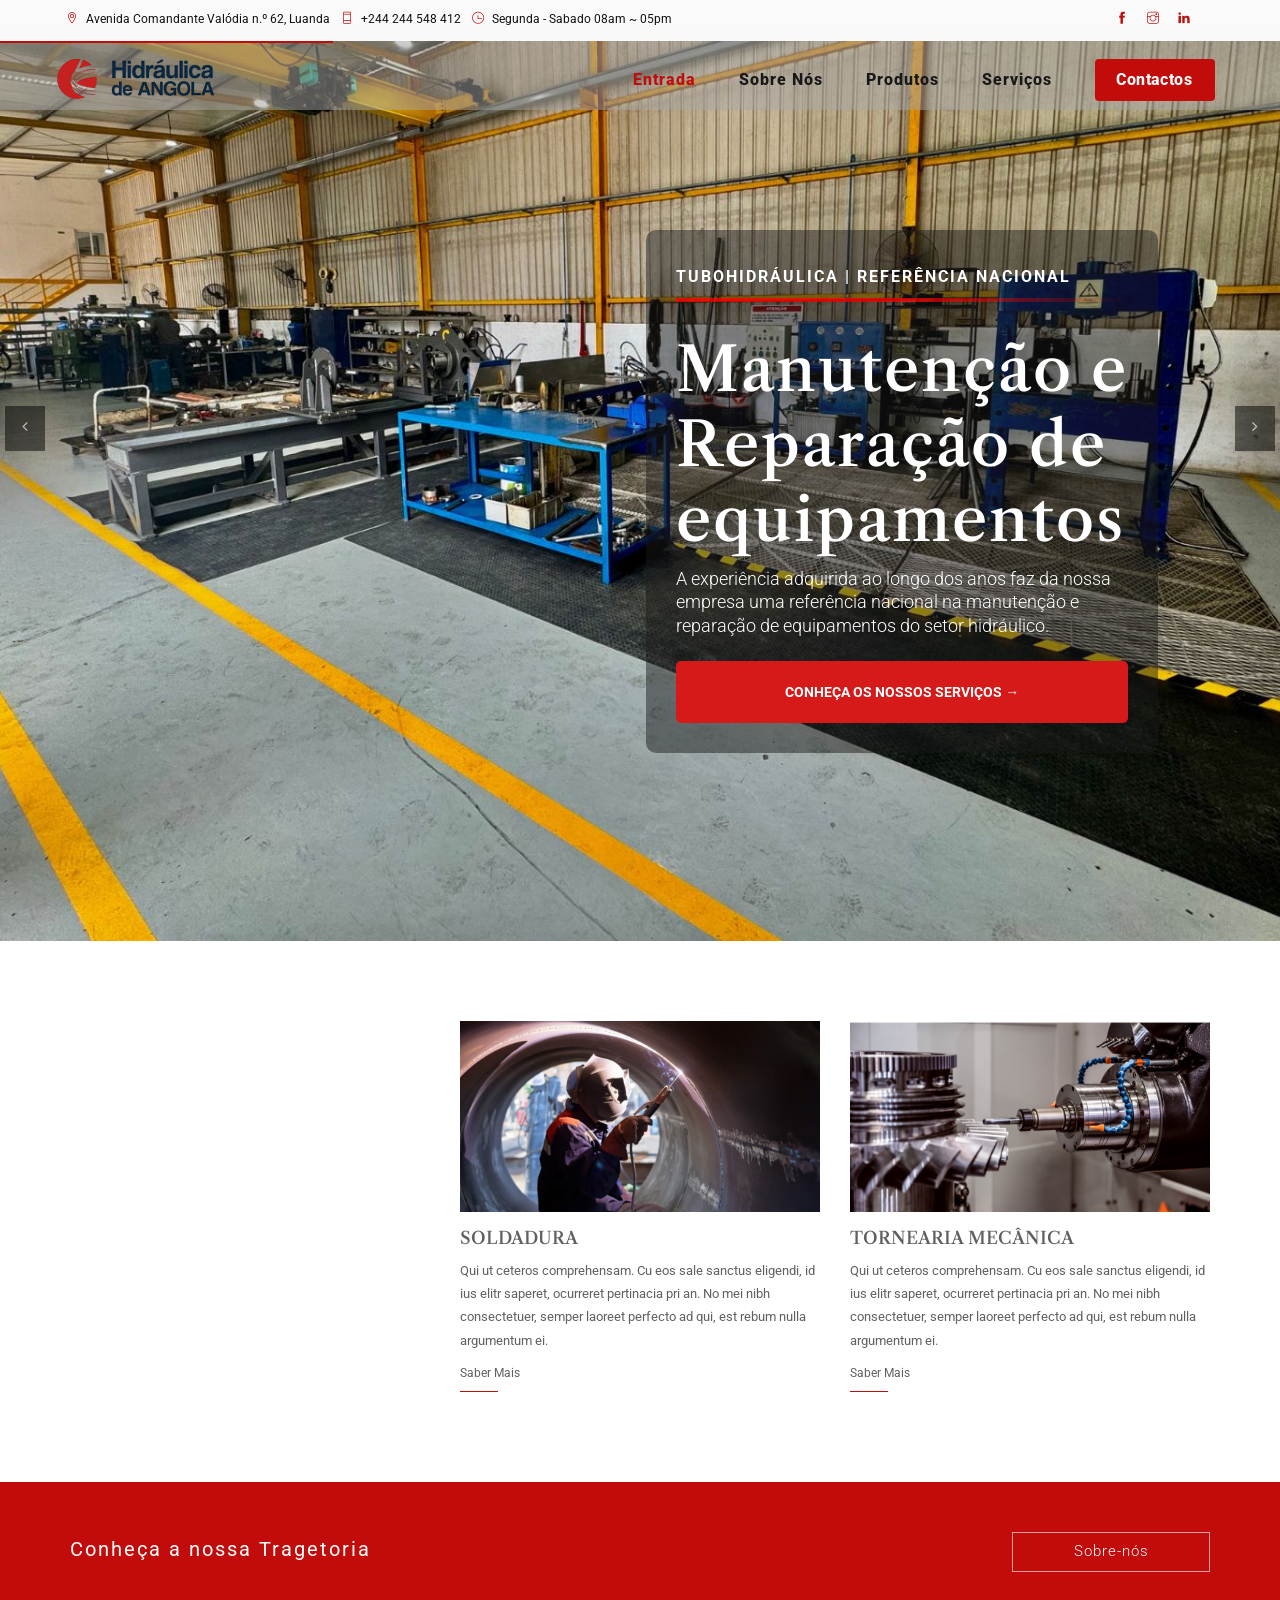
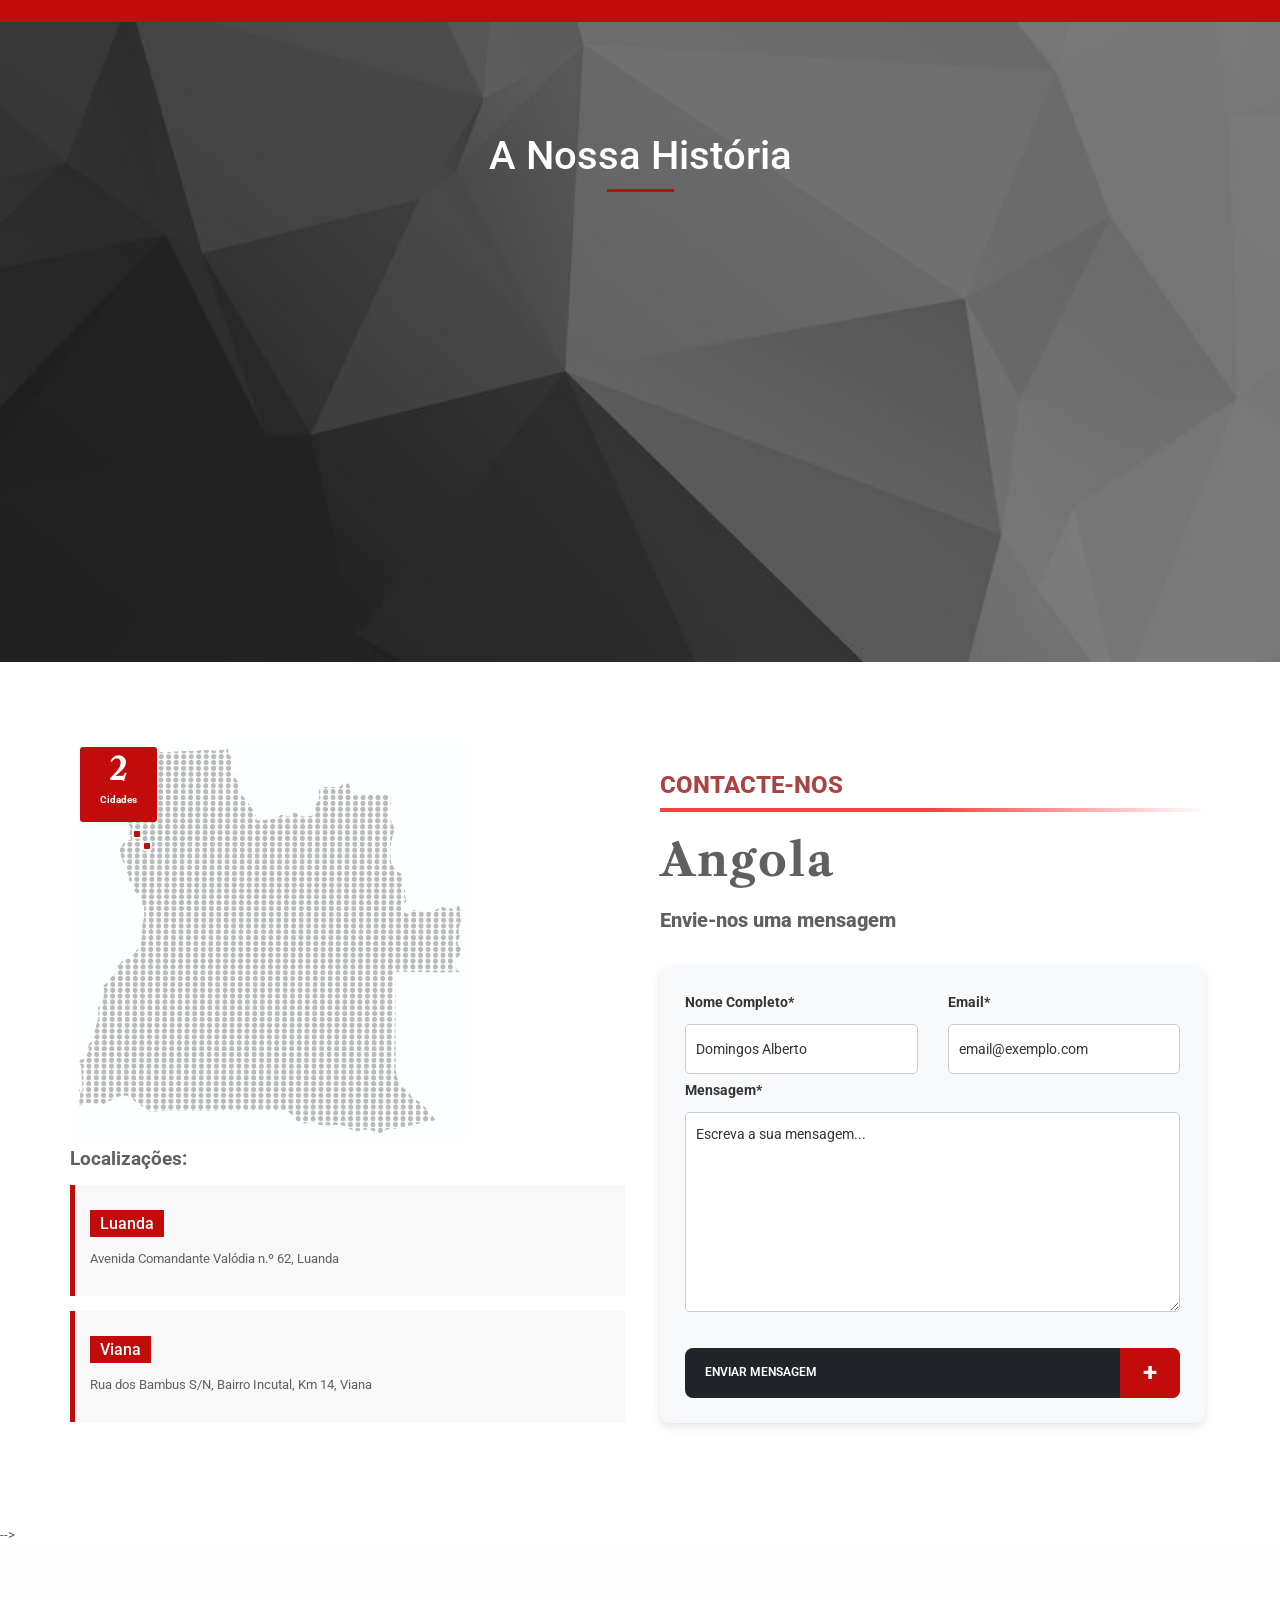
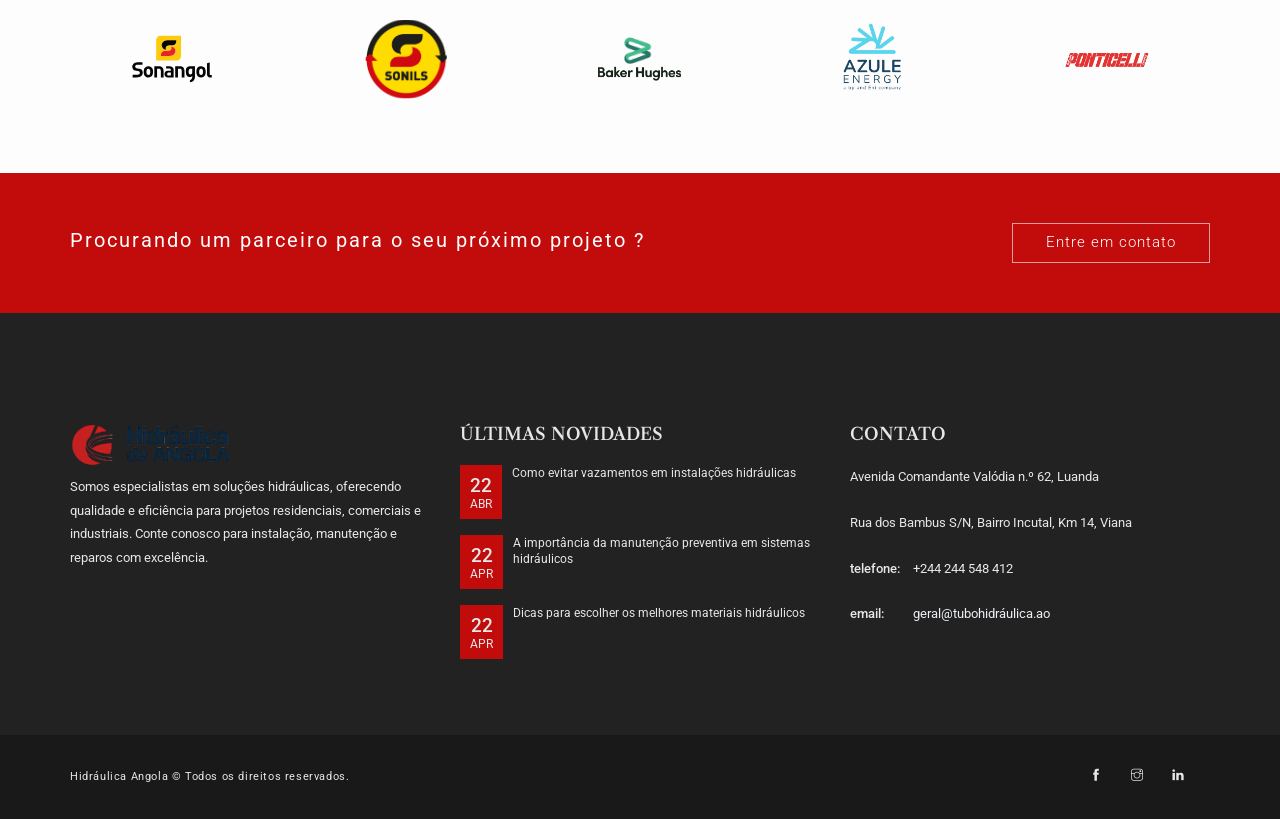
==== commit a6184986: "Update index.html" ====
--- a/index.html
+++ b/index.html
@@ -75,8 +75,7 @@
             <div class="right">
               <div class="social-icons-subnav">
                 <a href="#"><span class="ti-facebook"></span></a>
-                <a href="#"><span class="ti-dribbble"></span></a>
-                <a href="#"><span class="ti-twitter"></span></a>
+                <a href="#"><span class="ti-instagram"></span></a>
                 <a href="#"><span class="ti-linkedin"></span></a>
               </div>
             </div>
@@ -99,17 +98,17 @@
             <span class="icon icon-bar"></span></button>
 
           <!-- logo -->
-          <a class="navbar-brand" href="index.html"><img alt="logo" src="img/logo.png"></a>
+          <a class="navbar-brand" href="https://nicosdiogo.github.io/hidraulica/"><img alt="logo" src="img/logo.png"></a>
 
           <!-- mainmenu start -->
           <div class="menu-init" id="main-menu">
             <nav id="menu-center">
               <ul>
                 <li>
-                  <a class="actived" href="#">Entrada</a>
+                  <a class="actived" href="https://nicosdiogo.github.io/hidraulica/">Entrada</a>
 
                 </li>
-                <li><a href="about.html">Sobre Nós</a>
+                <li><a href="about">Sobre Nós</a>
 
                 </li>
                 <li><a href="#">Produtos</a>
@@ -1121,4 +1120,4 @@
 
 </body>
 
-</html>+</html>
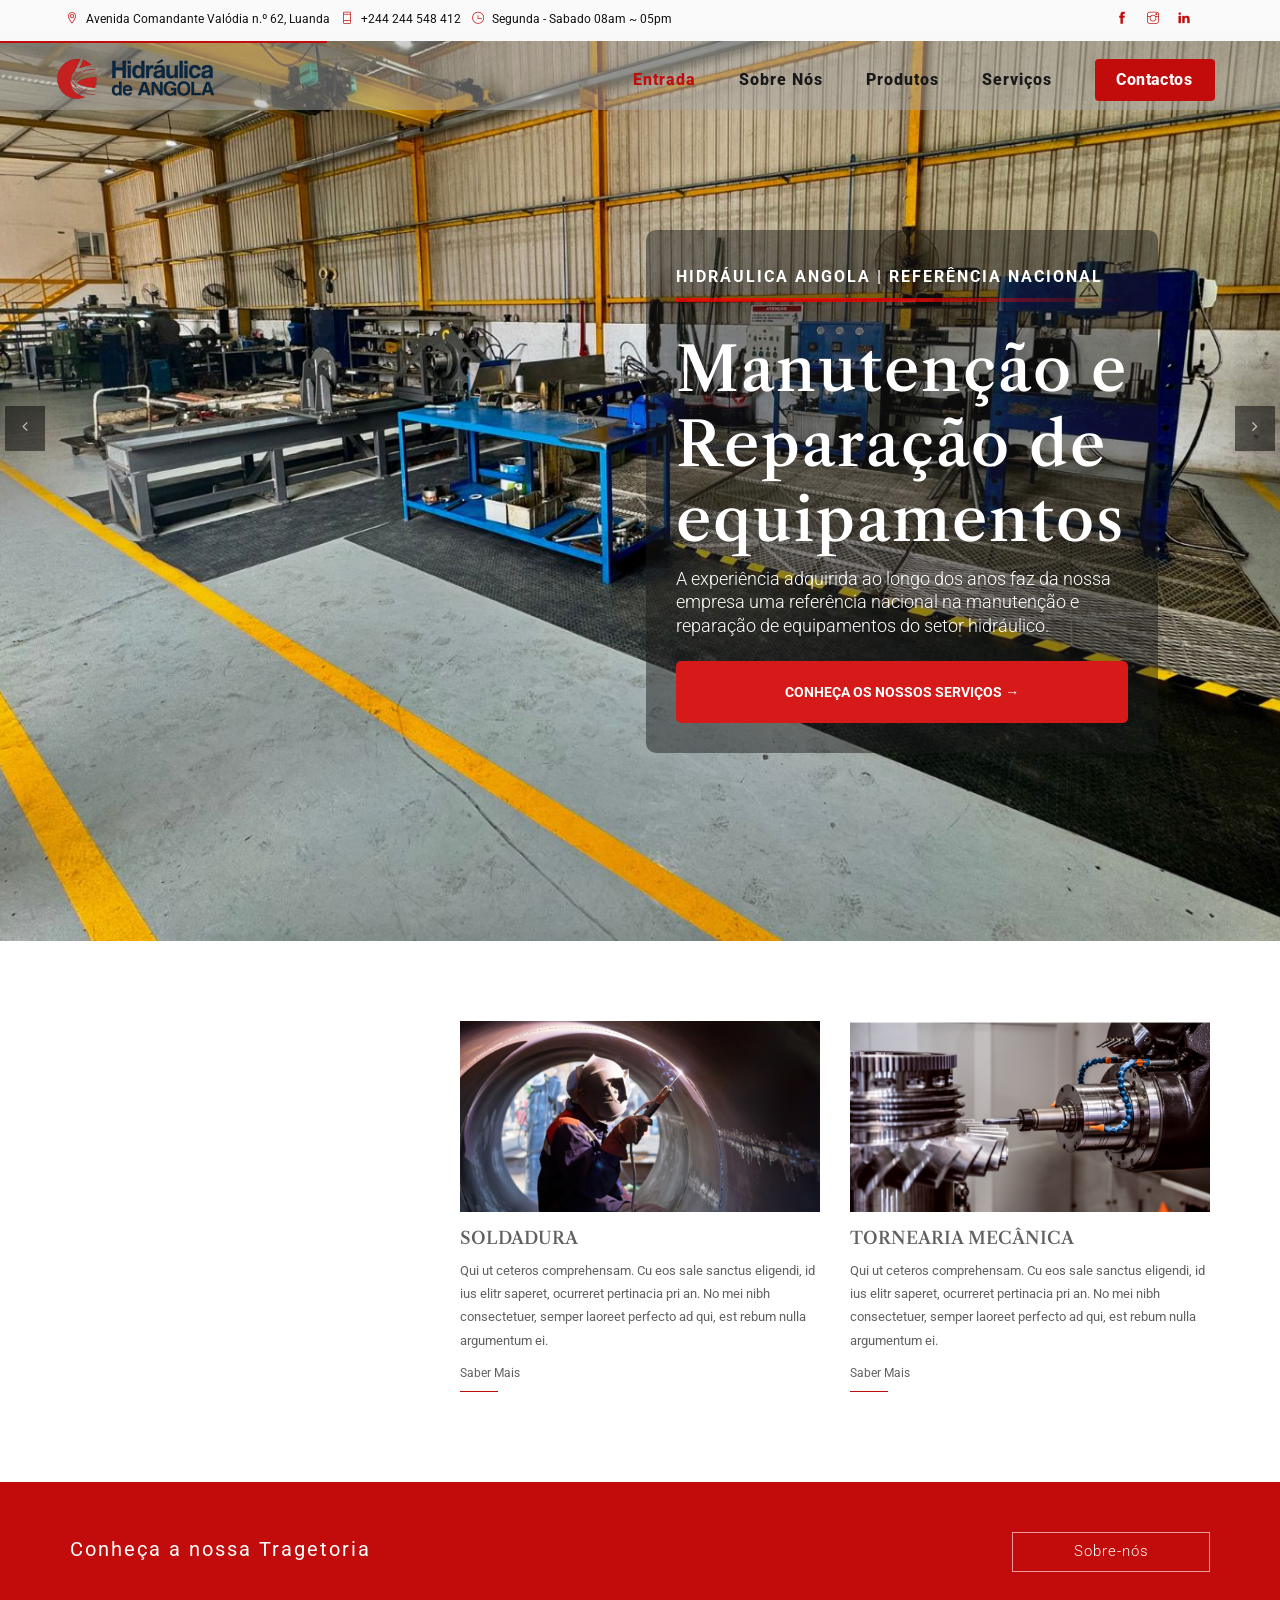
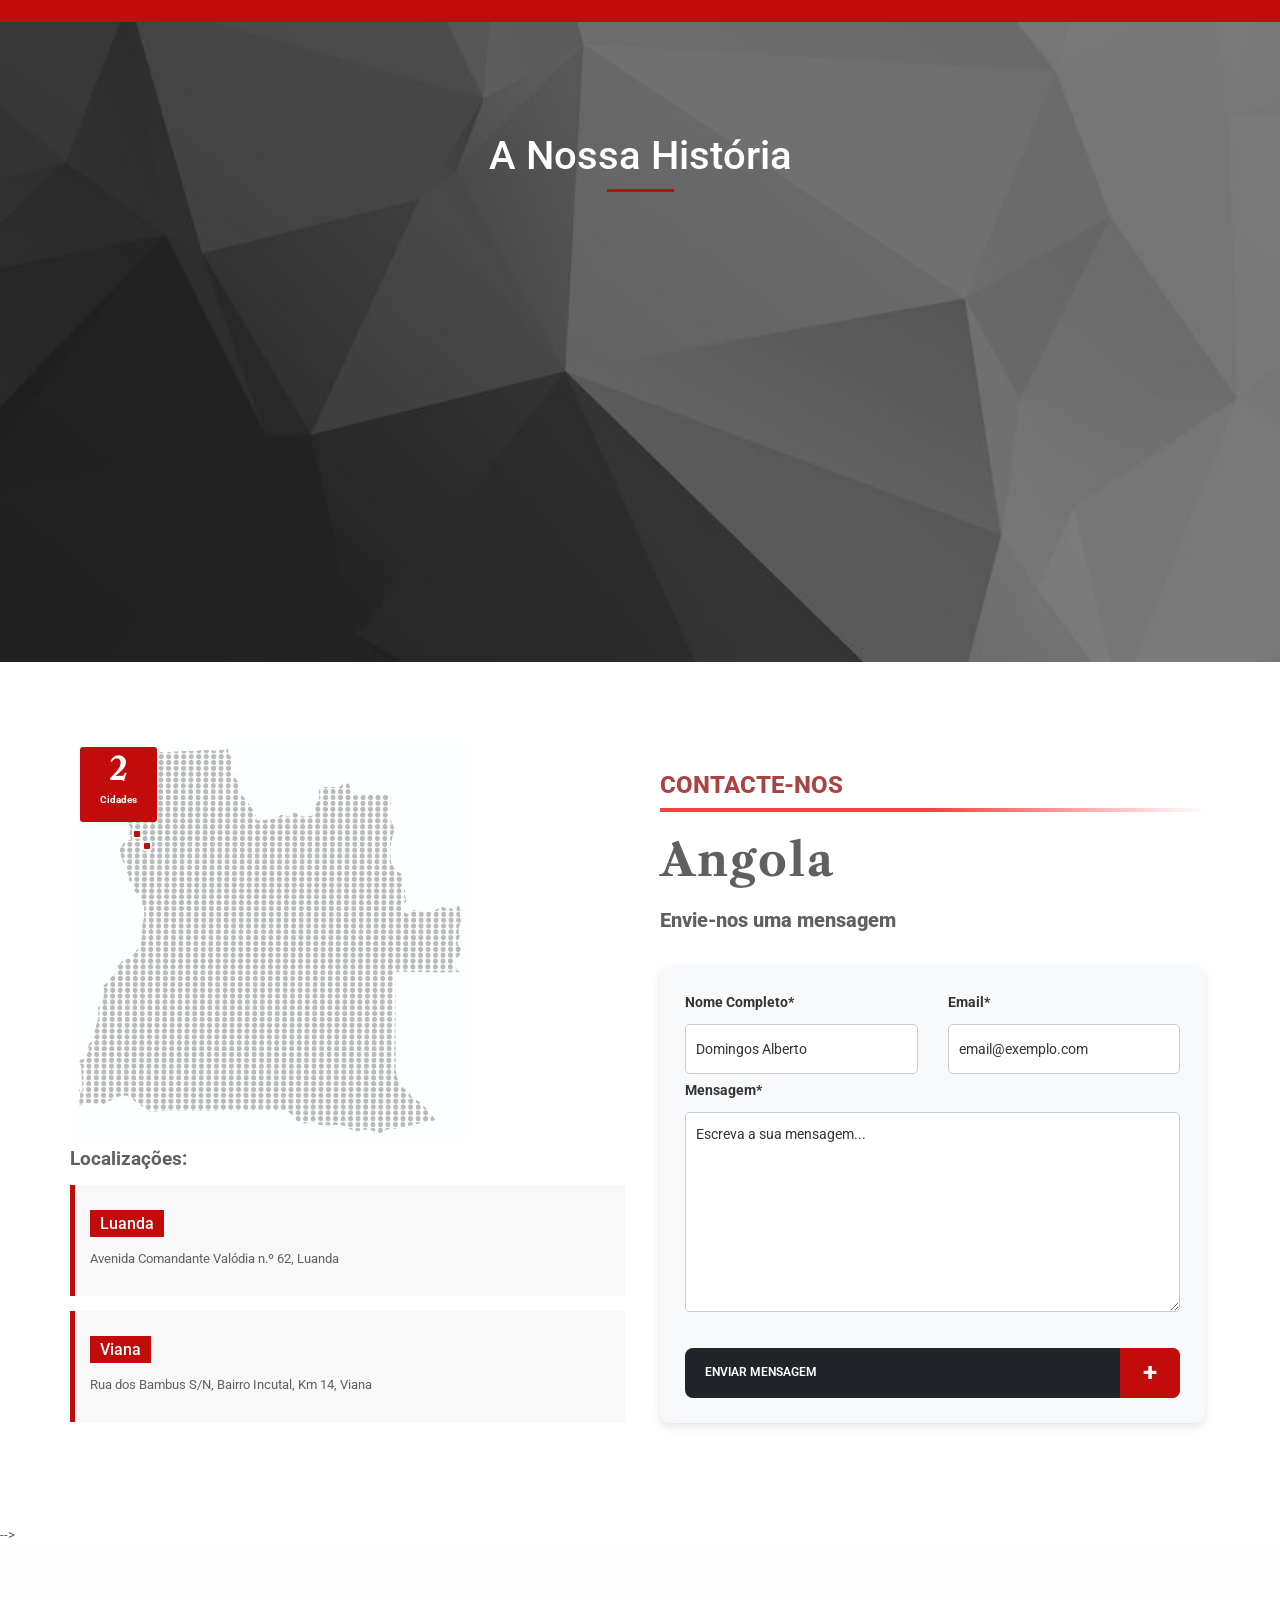
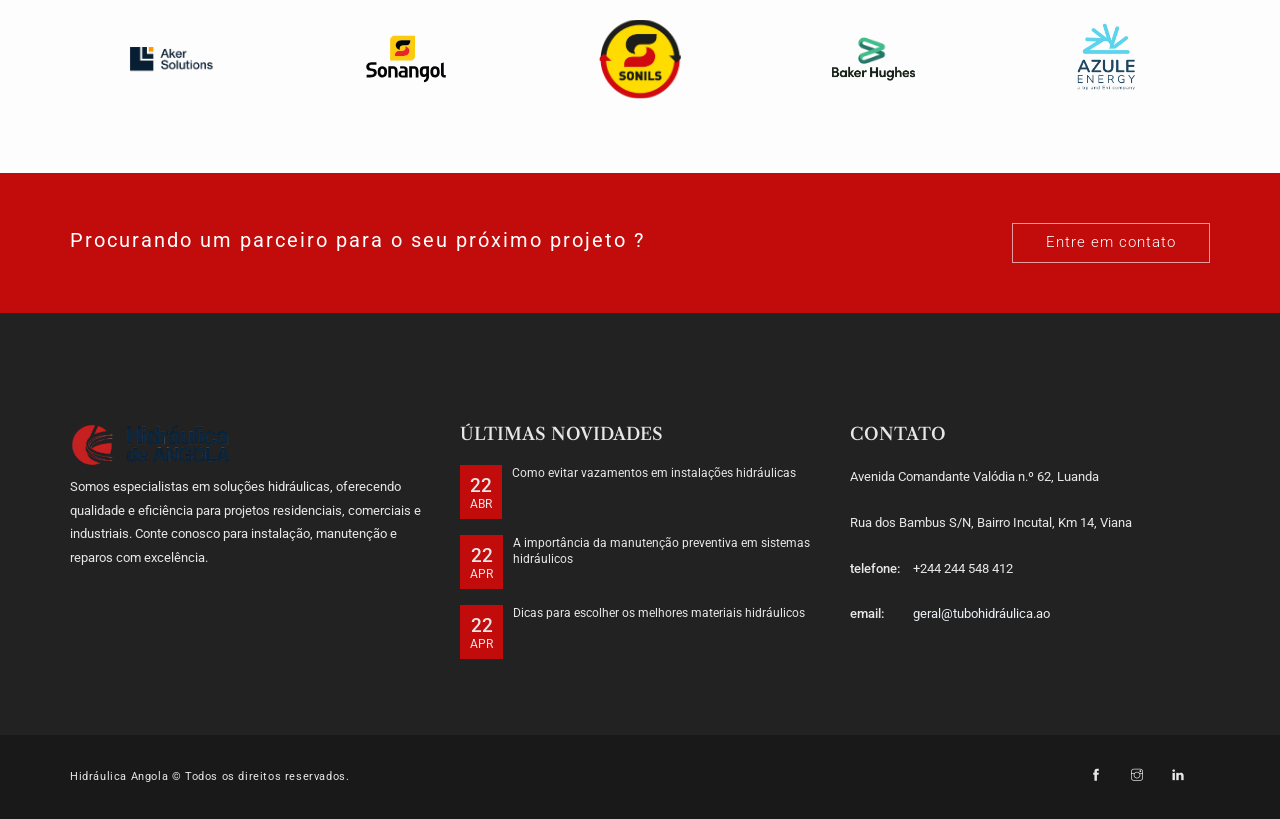
==== commit 6ff7f9a8: "Update index.html" ====
--- a/index.html
+++ b/index.html
@@ -153,7 +153,7 @@
                 <div class="col-md-10 col-xs-11 ">
                   <div class="home">
                     <div class="subhome">
-                      <p class="top-text">TUBOHIDRÁULICA | REFERÊNCIA NACIONAL</p>
+                      <p class="top-text">Hidráulica Angola | REFERÊNCIA NACIONAL</p>
                       <hr>
                       <h1 class="onStep" data-animation="animbouncefall" data-time="300">Manutenção e<br> Reparação de
                         <br>equipamentos
@@ -186,7 +186,7 @@
                 <div class="col-md-10 col-xs-11 ">
                   <div class="home">
                     <div class="subhome">
-                      <p class="top-text">TUBOHIDRÁULICA | REFERÊNCIA NACIONAL</p>
+                      <p class="top-text">Hidráulica Angola | REFERÊNCIA NACIONAL</p>
                       <hr>
                       <h1 class="onStep" data-animation="animbouncefall" data-time="300">Manutenção e<br> Reparação de
                         <br>equipamentos
@@ -219,7 +219,7 @@
                 <div class="col-md-10 col-xs-11 ">
                   <div class="home">
                     <div class="subhome">
-                      <p class="top-text">TUBOHIDRÁULICA | REFERÊNCIA NACIONAL</p>
+                      <p class="top-text">Hidráulica Angola | REFERÊNCIA NACIONAL</p>
                       <hr>
                       <h1 class="onStep" data-animation="animbouncefall" data-time="300">Manutenção e<br> Reparação de
                         <br>equipamentos
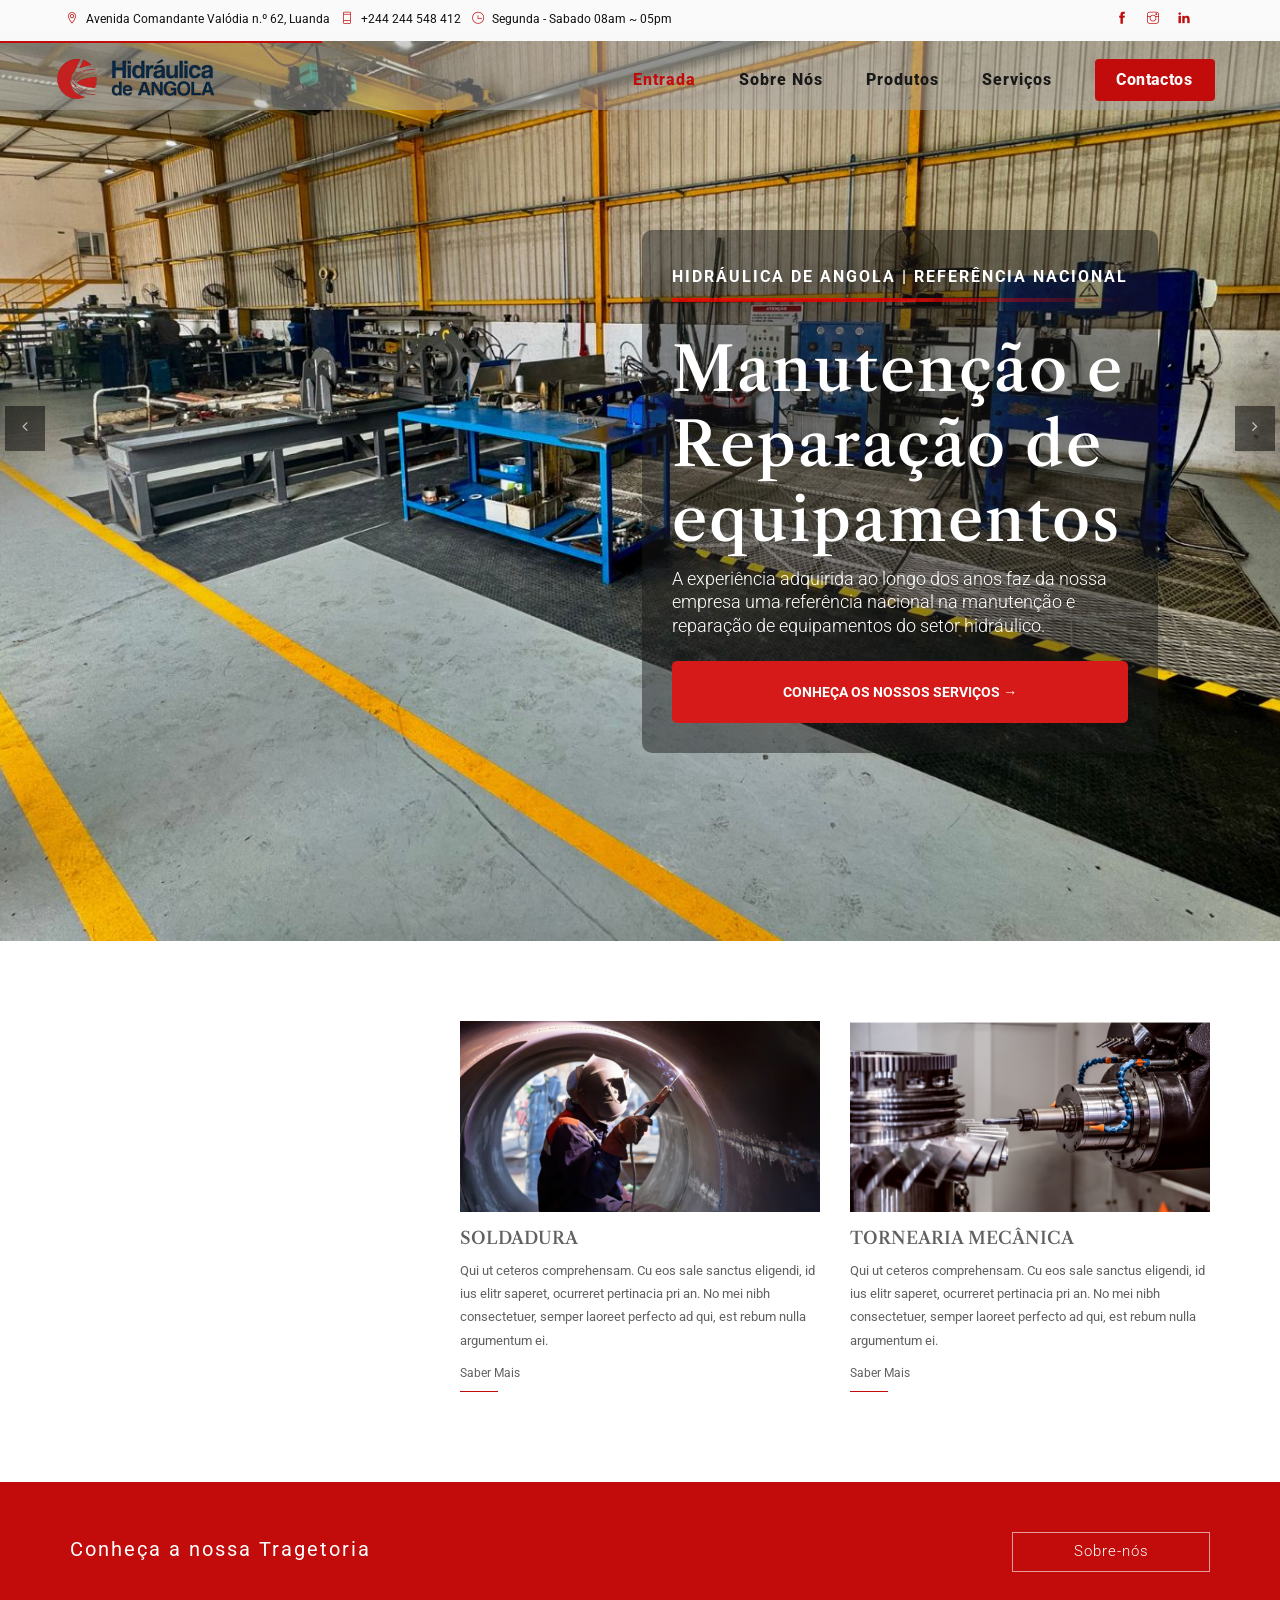
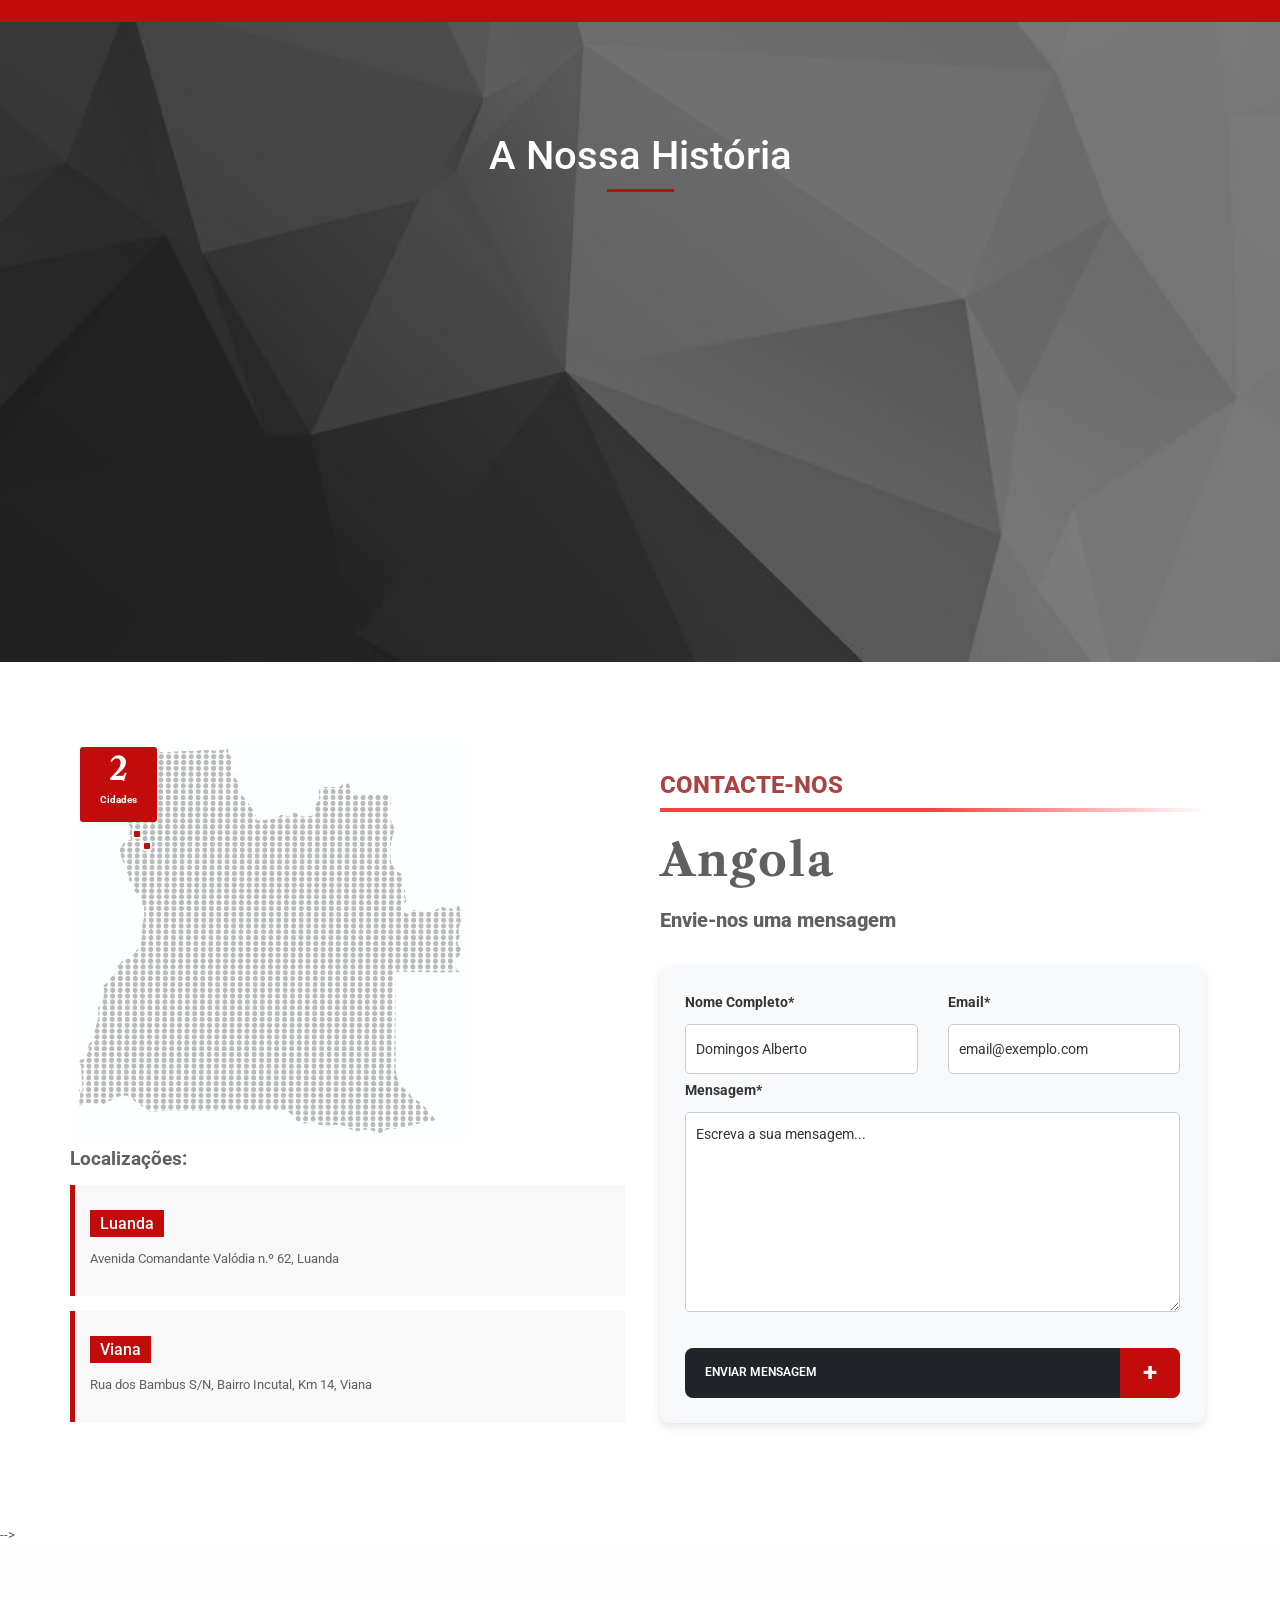
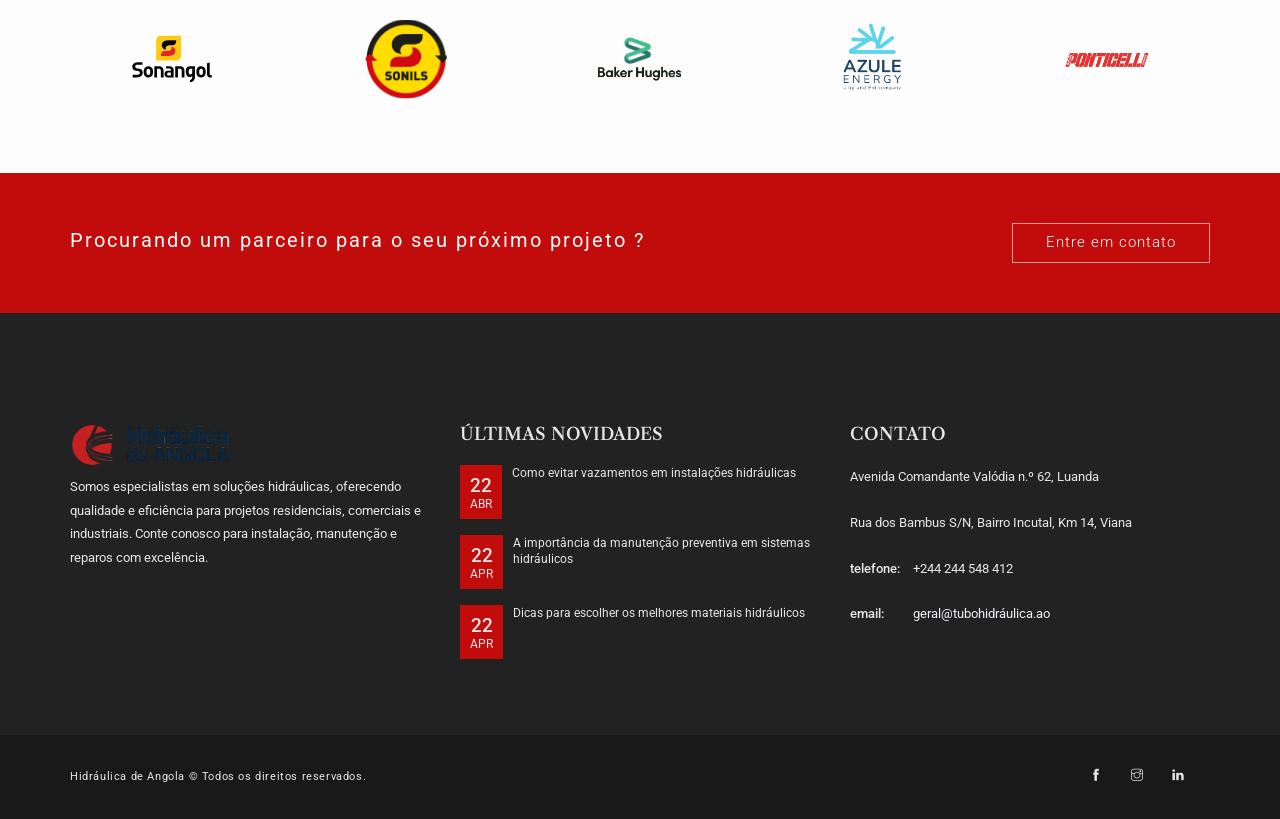
==== commit 15dc9619: "Update index.html" ====
--- a/index.html
+++ b/index.html
@@ -3,12 +3,12 @@
 
 <head>
   <meta charset="utf-8">
-  <title>Hidráulica Angola</title>
+  <title>Hidráulica de Angola</title>
   <meta name="description" content="A Tubohidráulica dedica-se à comercialização e transformação de tubos e equipamentos hidráulicos, desde 1982 – ano da sua fundação.">
   <link rel="canonical" href="https://tubohidraulica.com/produtos/">
   <meta property="og:locale" content="pt_PT">
   <meta property="og:type" content="website">
-  <meta property="og:title" content="Home - Hidráulica Angola">
+  <meta property="og:title" content="Home - Hidráulica de Angola">
   <meta property="og:description" content="A Tubohidráulica dedica-se à comercialização e transformação de tubos e equipamentos hidráulicos, desde 1982 – ano da sua fundação.">
   <meta property="og:url" content="https://tubohidraulica.com/produtos/">
   <meta property="og:site_name" content="Tubo Hidráulica">
@@ -153,7 +153,7 @@
                 <div class="col-md-10 col-xs-11 ">
                   <div class="home">
                     <div class="subhome">
-                      <p class="top-text">Hidráulica Angola | REFERÊNCIA NACIONAL</p>
+                      <p class="top-text">Hidráulica de Angola | REFERÊNCIA NACIONAL</p>
                       <hr>
                       <h1 class="onStep" data-animation="animbouncefall" data-time="300">Manutenção e<br> Reparação de
                         <br>equipamentos
@@ -186,7 +186,7 @@
                 <div class="col-md-10 col-xs-11 ">
                   <div class="home">
                     <div class="subhome">
-                      <p class="top-text">Hidráulica Angola | REFERÊNCIA NACIONAL</p>
+                      <p class="top-text">Hidráulica de Angola | REFERÊNCIA NACIONAL</p>
                       <hr>
                       <h1 class="onStep" data-animation="animbouncefall" data-time="300">Manutenção e<br> Reparação de
                         <br>equipamentos
@@ -219,7 +219,7 @@
                 <div class="col-md-10 col-xs-11 ">
                   <div class="home">
                     <div class="subhome">
-                      <p class="top-text">Hidráulica Angola | REFERÊNCIA NACIONAL</p>
+                      <p class="top-text">Hidráulica de Angola | REFERÊNCIA NACIONAL</p>
                       <hr>
                       <h1 class="onStep" data-animation="animbouncefall" data-time="300">Manutenção e<br> Reparação de
                         <br>equipamentos
@@ -1081,7 +1081,7 @@
         <div class="container">
           <div class="row">
             <div class="col-md-6">
-              Hidráulica Angola &copy; Todos os direitos reservados.
+              Hidráulica de Angola &copy; Todos os direitos reservados.
             </div>
 
             <div class="col-md-6">
